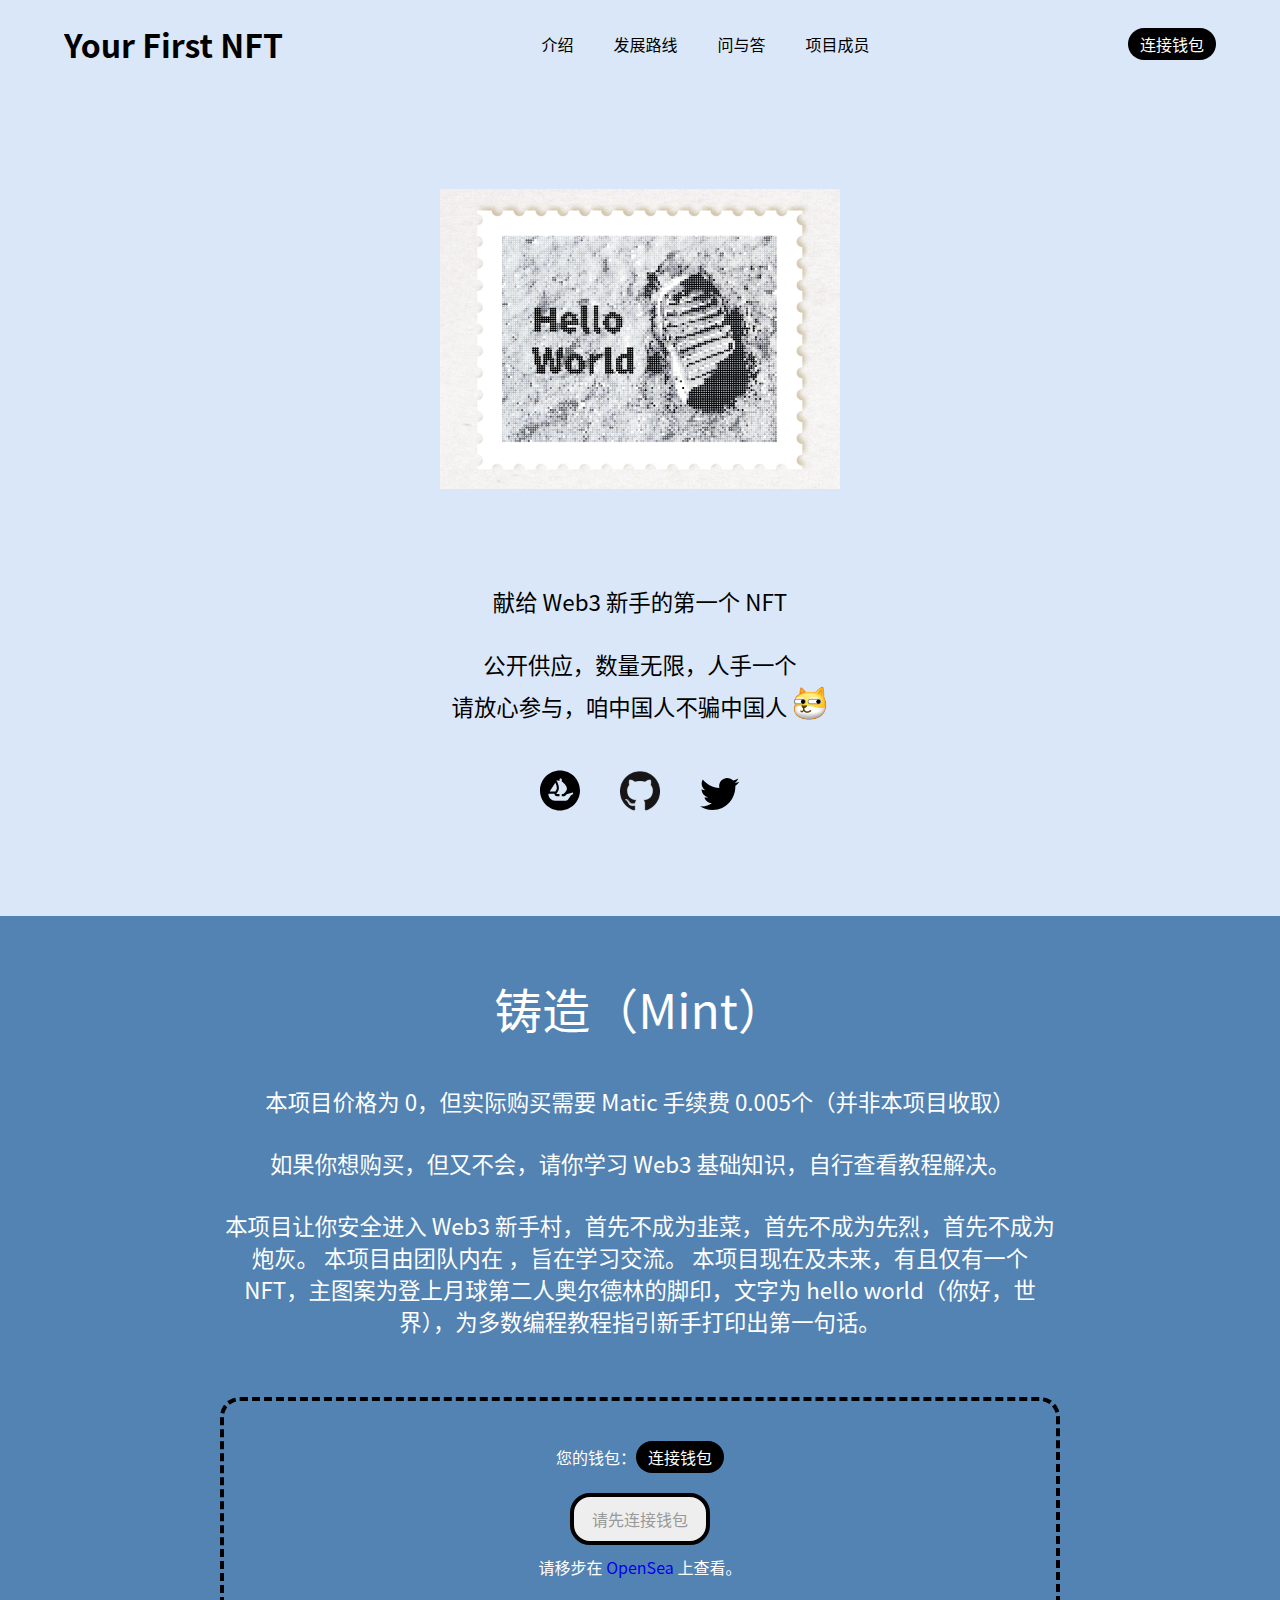
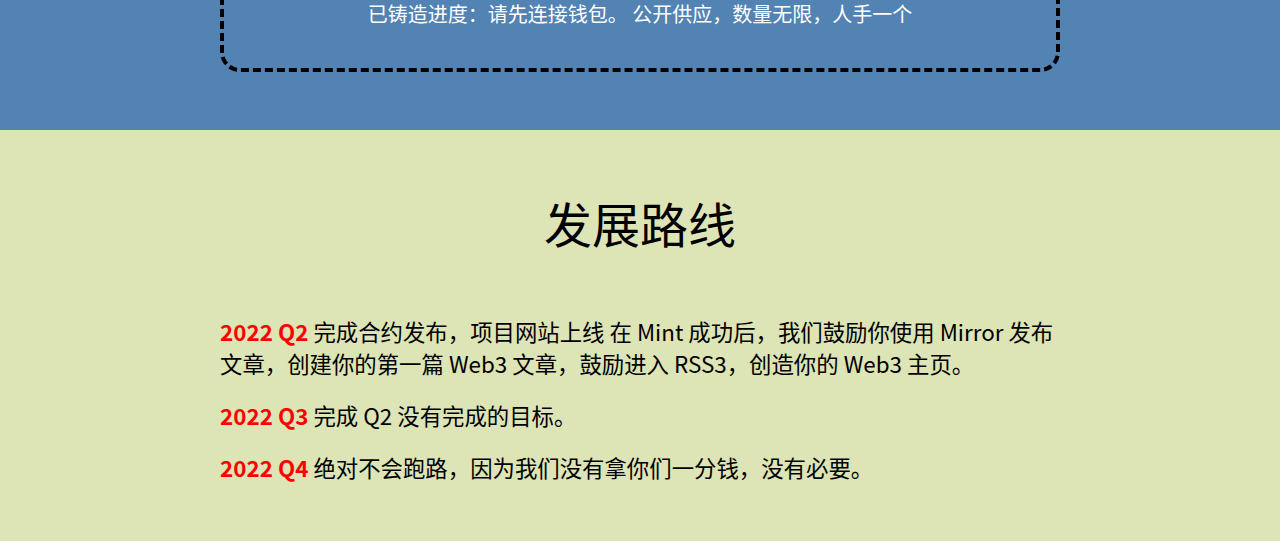
==== index.html @ 3ff48f63 "Update index.html" ====
<!DOCTYPE html>
<html>
 <head>
  <meta name="viewport" content="width=device-width" />
  <meta charset="utf-8" />
  <title>Your First NFT</title>
  <meta name="description" content="Your First NFT" />
  <link rel="icon" href="/favicon.png" />
  <script async="" src="https://www.googletagmanager.com/gtag/js?id=&lt;Your_tracking_ID&gt;"></script>
  <script>
            window.dataLayer = window.dataLayer || [];
            function gtag(){dataLayer.push(arguments);}
            gtag('js', new Date());
            gtag('config', '<Your_tracking_ID>', {
              page_path: window.location.pathname,
            });
          </script>
  <meta name="next-head-count" content="7" />
  <link rel="preload" href="/_next/static/css/cd3a686ab855655f.css" as="style" />
  <link rel="stylesheet" href="/_next/static/css/cd3a686ab855655f.css" data-n-g="" />
  <noscript data-n-css=""></noscript>
  <script defer="" nomodule="" src="/_next/static/chunks/polyfills-5cd94c89d3acac5f.js"></script>
  <script src="/_next/static/chunks/webpack-f47843b07abf1d20.js" defer=""></script>
  <script src="/_next/static/chunks/framework-91d7f78b5b4003c8.js" defer=""></script>
  <script src="/_next/static/chunks/main-59f1ed9830ced99b.js" defer=""></script>
  <script src="/_next/static/chunks/pages/_app-b8990d4065d28cf5.js" defer=""></script>
  <script src="/_next/static/chunks/0a6e12db-99e29cece0cb8fff.js" defer=""></script>
  <script src="/_next/static/chunks/29107295-a2d0c8e72019a3ed.js" defer=""></script>
  <script src="/_next/static/chunks/517-4fc99d9237dbfa37.js" defer=""></script>
  <script src="/_next/static/chunks/pages/index-6284e777b5fed44a.js" defer=""></script>
  <script src="/_next/static/eClMicWzl1qWtdVQjTxaZ/_buildManifest.js" defer=""></script>
  <script src="/_next/static/eClMicWzl1qWtdVQjTxaZ/_ssgManifest.js" defer=""></script>
  <script src="/_next/static/eClMicWzl1qWtdVQjTxaZ/_middlewareManifest.js" defer=""></script>
  <style data-styled="" data-styled-version="5.3.3">.eFNXc{width:90%;max-width:1200px;margin:0 auto;overflow:hidden;}/*!sc*/
@media only screen and (max-width:1024px){.eFNXc{padding:30px 0;}}/*!sc*/
data-styled.g2[id="Container__Content-sc-3x0yao-1"]{content:"eFNXc,"}/*!sc*/
.kAzRpo{display:-webkit-box;display:-webkit-flex;display:-ms-flexbox;display:flex;-webkit-box-pack:justify;-webkit-justify-content:space-between;-ms-flex-pack:justify;justify-content:space-between;-webkit-align-items:center;-webkit-box-align:center;-ms-flex-align:center;align-items:center;}/*!sc*/
@media only screen and (max-width:1024px){.kAzRpo{-webkit-flex-direction:column;-ms-flex-direction:column;flex-direction:column;}}/*!sc*/
data-styled.g4[id="Intro__Head-sc-146mj0o-0"]{content:"kAzRpo,"}/*!sc*/
.kzXSdp{display:-webkit-box;display:-webkit-flex;display:-ms-flexbox;display:flex;-webkit-box-pack:justify;-webkit-justify-content:space-between;-ms-flex-pack:justify;justify-content:space-between;}/*!sc*/
@media only screen and (max-width:1024px){.kzXSdp{margin-bottom:20px;-webkit-flex-wrap:wrap;-ms-flex-wrap:wrap;flex-wrap:wrap;-webkit-box-pack:center;-webkit-justify-content:center;-ms-flex-pack:center;justify-content:center;}}/*!sc*/
data-styled.g5[id="Intro__MenuWrapper-sc-146mj0o-1"]{content:"kzXSdp,"}/*!sc*/
.gGNjkz{cursor:pointer;}/*!sc*/
.gGNjkz:hover{font-weight:bold;}/*!sc*/
data-styled.g6[id="Intro__MenuItemText-sc-146mj0o-2"]{content:"gGNjkz,"}/*!sc*/
.lioSGr{display:-webkit-box;display:-webkit-flex;display:-ms-flexbox;display:flex;-webkit-box-pack:center;-webkit-justify-content:center;-ms-flex-pack:center;justify-content:center;-webkit-flex-direction:column;-ms-flex-direction:column;flex-direction:column;-webkit-align-items:center;-webkit-box-align:center;-ms-flex-align:center;align-items:center;text-align:center;padding-bottom:60px;}/*!sc*/
data-styled.g7[id="Intro__Content-sc-146mj0o-3"]{content:"lioSGr,"}/*!sc*/
.cKEbHA{margin-top:100px;display:-webkit-box;display:-webkit-flex;display:-ms-flexbox;display:flex;-webkit-box-pack:center;-webkit-justify-content:center;-ms-flex-pack:center;justify-content:center;}/*!sc*/
data-styled.g8[id="Intro__ContentImage-sc-146mj0o-4"]{content:"cKEbHA,"}/*!sc*/
.hYWnBD{max-width:840px;margin:5% auto 5% auto;}/*!sc*/
.hYWnBD strong{color:red;}/*!sc*/
data-styled.g12[id="Roadmap__Content-sc-sbn92b-0"]{content:"hYWnBD,"}/*!sc*/
.iUqKoN{max-width:840px;margin:0 auto 5% auto;}/*!sc*/
.iUqKoN strong{color:red;}/*!sc*/
data-styled.g19[id="Mint__Content-sc-savry5-0"]{content:"iUqKoN,"}/*!sc*/
.eQWoRp{display:inline-block;width:140px;text-align:center;padding:10px 10px;border:4px solid #000;border-radius:20px;color:#000;background:#dde4b6;cursor:pointer;opacity:1;}/*!sc*/
data-styled.g20[id="Mint__StyledMintButton-sc-savry5-1"]{content:"eQWoRp,"}/*!sc*/
</style>
 </head>
 <body>
  <div id="__next" data-reactroot="">
   <div>
    <div style="background:#dae7f8" id="intro" class="Container__ContainerWrapper-sc-3x0yao-0 kimqiI">
     <div class="Container__Content-sc-3x0yao-1 eFNXc">
      <div class="Intro__Head-sc-146mj0o-0 kAzRpo">
       <h1>Your First NFT</h1>
       <div class="Intro__MenuWrapper-sc-146mj0o-1 kzXSdp">
        <span style="padding:10px 20px" class="Intro__MenuItemText-sc-146mj0o-2 gGNjkz">介绍</span>
        <span style="padding:10px 20px" class="Intro__MenuItemText-sc-146mj0o-2 gGNjkz">发展路线</span>
        <span style="padding:10px 20px" class="Intro__MenuItemText-sc-146mj0o-2 gGNjkz">问与答</span>
        <span style="padding:10px 20px" class="Intro__MenuItemText-sc-146mj0o-2 gGNjkz">项目成员</span>
       </div>
       <div style="position:relative">
        <style data-emotion="css 27jk87">.css-27jk87{font-family:-apple-system,BlinkMacSystemFont,Helvetica Neue,PingFang SC,Microsoft YaHei,Source Han Sans SC,Noto Sans CJK SC,WenQuanYi Micro Hei,Roboto,sans-serif,"Apple Color Emoji","Segoe UI Emoji","Segoe UI Symbol";font-size:0.8125rem;display:-webkit-inline-box;display:-webkit-inline-flex;display:-ms-inline-flexbox;display:inline-flex;-webkit-align-items:center;-webkit-box-align:center;-ms-flex-align:center;align-items:center;-webkit-box-pack:center;-ms-flex-pack:center;-webkit-justify-content:center;justify-content:center;height:32px;color:#fff;background-color:#000;border-radius:16px;white-space:nowrap;-webkit-transition:background-color 300ms cubic-bezier(0.4, 0, 0.2, 1) 0ms,box-shadow 300ms cubic-bezier(0.4, 0, 0.2, 1) 0ms;transition:background-color 300ms cubic-bezier(0.4, 0, 0.2, 1) 0ms,box-shadow 300ms cubic-bezier(0.4, 0, 0.2, 1) 0ms;cursor:default;outline:0;-webkit-text-decoration:none;text-decoration:none;border:0;padding:0;vertical-align:middle;box-sizing:border-box;-webkit-user-select:none;-moz-user-select:none;-ms-user-select:none;user-select:none;-webkit-tap-highlight-color:transparent;cursor:pointer;}.css-27jk87.Mui-disabled{opacity:0.38;pointer-events:none;}.css-27jk87 .MuiChip-avatar{margin-left:5px;margin-right:-6px;width:24px;height:24px;color:#616161;font-size:0.75rem;}.css-27jk87 .MuiChip-avatarColorPrimary{color:#fff;background-color:rgb(0, 0, 0);}.css-27jk87 .MuiChip-avatarColorSecondary{color:#fff;background-color:#7b1fa2;}.css-27jk87 .MuiChip-avatarSmall{margin-left:4px;margin-right:-4px;width:18px;height:18px;font-size:0.625rem;}.css-27jk87 .MuiChip-icon{color:inherit;margin-left:5px;margin-right:-6px;}.css-27jk87 .MuiChip-deleteIcon{-webkit-tap-highlight-color:transparent;color:rgba(255, 255, 255, 0.7);font-size:22px;cursor:pointer;margin:0 5px 0 -6px;}.css-27jk87 .MuiChip-deleteIcon:hover{color:rgba(0, 0, 0, 0.4);}.css-27jk87 .MuiChip-deleteIcon:hover,.css-27jk87 .MuiChip-deleteIcon:active{color:#fff;}.css-27jk87:hover{background-color:rgba(0, 0, 0, 0.12);}.css-27jk87.Mui-focusVisible{background-color:rgba(0, 0, 0, 0.2);}.css-27jk87:active{box-shadow:0px 2px 1px -1px rgba(0,0,0,0.2),0px 1px 1px 0px rgba(0,0,0,0.14),0px 1px 3px 0px rgba(0,0,0,0.12);}.css-27jk87:hover,.css-27jk87.Mui-focusVisible{background-color:rgb(0, 0, 0);}</style>
        <style data-emotion="css ymdxnh">.css-ymdxnh{display:-webkit-inline-box;display:-webkit-inline-flex;display:-ms-inline-flexbox;display:inline-flex;-webkit-align-items:center;-webkit-box-align:center;-ms-flex-align:center;align-items:center;-webkit-box-pack:center;-ms-flex-pack:center;-webkit-justify-content:center;justify-content:center;position:relative;box-sizing:border-box;-webkit-tap-highlight-color:transparent;background-color:transparent;outline:0;border:0;margin:0;border-radius:0;padding:0;cursor:pointer;-webkit-user-select:none;-moz-user-select:none;-ms-user-select:none;user-select:none;vertical-align:middle;-moz-appearance:none;-webkit-appearance:none;-webkit-text-decoration:none;text-decoration:none;color:inherit;font-family:-apple-system,BlinkMacSystemFont,Helvetica Neue,PingFang SC,Microsoft YaHei,Source Han Sans SC,Noto Sans CJK SC,WenQuanYi Micro Hei,Roboto,sans-serif,"Apple Color Emoji","Segoe UI Emoji","Segoe UI Symbol";font-size:0.8125rem;display:-webkit-inline-box;display:-webkit-inline-flex;display:-ms-inline-flexbox;display:inline-flex;-webkit-align-items:center;-webkit-box-align:center;-ms-flex-align:center;align-items:center;-webkit-box-pack:center;-ms-flex-pack:center;-webkit-justify-content:center;justify-content:center;height:32px;color:#fff;background-color:#000;border-radius:16px;white-space:nowrap;-webkit-transition:background-color 300ms cubic-bezier(0.4, 0, 0.2, 1) 0ms,box-shadow 300ms cubic-bezier(0.4, 0, 0.2, 1) 0ms;transition:background-color 300ms cubic-bezier(0.4, 0, 0.2, 1) 0ms,box-shadow 300ms cubic-bezier(0.4, 0, 0.2, 1) 0ms;cursor:default;outline:0;-webkit-text-decoration:none;text-decoration:none;border:0;padding:0;vertical-align:middle;box-sizing:border-box;-webkit-user-select:none;-moz-user-select:none;-ms-user-select:none;user-select:none;-webkit-tap-highlight-color:transparent;cursor:pointer;}.css-ymdxnh::-moz-focus-inner{border-style:none;}.css-ymdxnh.Mui-disabled{pointer-events:none;cursor:default;}@media print{.css-ymdxnh{-webkit-print-color-adjust:exact;color-adjust:exact;}}.css-ymdxnh.Mui-disabled{opacity:0.38;pointer-events:none;}.css-ymdxnh .MuiChip-avatar{margin-left:5px;margin-right:-6px;width:24px;height:24px;color:#616161;font-size:0.75rem;}.css-ymdxnh .MuiChip-avatarColorPrimary{color:#fff;background-color:rgb(0, 0, 0);}.css-ymdxnh .MuiChip-avatarColorSecondary{color:#fff;background-color:#7b1fa2;}.css-ymdxnh .MuiChip-avatarSmall{margin-left:4px;margin-right:-4px;width:18px;height:18px;font-size:0.625rem;}.css-ymdxnh .MuiChip-icon{color:inherit;margin-left:5px;margin-right:-6px;}.css-ymdxnh .MuiChip-deleteIcon{-webkit-tap-highlight-color:transparent;color:rgba(255, 255, 255, 0.7);font-size:22px;cursor:pointer;margin:0 5px 0 -6px;}.css-ymdxnh .MuiChip-deleteIcon:hover{color:rgba(0, 0, 0, 0.4);}.css-ymdxnh .MuiChip-deleteIcon:hover,.css-ymdxnh .MuiChip-deleteIcon:active{color:#fff;}.css-ymdxnh:hover{background-color:rgba(0, 0, 0, 0.12);}.css-ymdxnh.Mui-focusVisible{background-color:rgba(0, 0, 0, 0.2);}.css-ymdxnh:active{box-shadow:0px 2px 1px -1px rgba(0,0,0,0.2),0px 1px 1px 0px rgba(0,0,0,0.14),0px 1px 3px 0px rgba(0,0,0,0.12);}.css-ymdxnh:hover,.css-ymdxnh.Mui-focusVisible{background-color:rgb(0, 0, 0);}</style>
        <div class="MuiButtonBase-root MuiChip-root MuiChip-filled MuiChip-sizeMedium MuiChip-colorPrimary MuiChip-clickable MuiChip-clickableColorPrimary MuiChip-filledPrimary css-ymdxnh" tabindex="0" role="button" style="font-size:16px">
         <style data-emotion="css 9iedg7">.css-9iedg7{overflow:hidden;text-overflow:ellipsis;padding-left:12px;padding-right:12px;white-space:nowrap;}</style>
         <span class="MuiChip-label MuiChip-labelMedium css-9iedg7">连接钱包</span>
        </div>
       </div>
      </div>
      <div class="Intro__Content-sc-146mj0o-3 lioSGr">
       <div class="Intro__ContentImage-sc-146mj0o-4 cKEbHA">
        <img style="width:400px" src="/images/firstnft1.png" />
       </div>
       <style data-emotion="css 1c92mlz">.css-1c92mlz{margin:0;font-size:1.4rem;margin-bottom:0.35em;}@media (max-width: 1024px){.css-1c92mlz{font-size:1.2rem;}}</style>
       <p class="MuiTypography-root MuiTypography-body1 MuiTypography-gutterBottom css-1c92mlz" style="margin-top:8.3333333%">献给 Web3 新手的第一个 NFT</p>
       <style data-emotion="css 1c92mlz">.css-1c92mlz{margin:0;font-size:1.4rem;margin-bottom:0.35em;}@media (max-width: 1024px){.css-1c92mlz{font-size:1.2rem;}}</style>
       <p class="MuiTypography-root MuiTypography-body1 MuiTypography-gutterBottom css-1c92mlz" style="margin-top:2%">免费公售，数量无限，新手必备 </p>
       <style data-emotion="css 1c92mlz">.css-1c92mlz{margin:0;font-size:1.4rem;margin-bottom:0.35em;}@media (max-width: 1024px){.css-1c92mlz{font-size:1.2rem;}}</style>
       <p class="MuiTypography-root MuiTypography-body1 MuiTypography-gutterBottom css-1c92mlz" style="margin-top:2%">更多 <a href="https://opensea.io/collection/yourfirstnft-v3" target="_blank" rel="noreferrer">项目介绍</a> </p>
       <div style="padding:40px 0">
        <a href="https://opensea.io/collection/yourfirstnft-v3" target="_blank" rel="noreferrer" aria-label="官方 OpenSea" class=""><img style="cursor:pointer;width:40px;margin-right:40px" src="/icons/opensea.svg" /></a>
        <style data-emotion="css 1e2dcm1">.css-1e2dcm1{z-index:1500;pointer-events:none;}</style>
        <a href="https://github.com/yourfirstnft/YourFirstNFT" target="_blank" rel="noreferrer" aria-label="官方 github" class=""><img style="cursor:pointer;width:40px;margin-right:40px" src="/icons/github.png" /></a>
        <style data-emotion="css 1e2dcm1">.css-1e2dcm1{z-index:1500;pointer-events:none;}</style>
       </div>
      </div>
     </div>
    </div>
    <div style="background:#5383b2;color:#fff" id="mint" class="Container__ContainerWrapper-sc-3x0yao-0 kimqiI">
     <div class="Container__Content-sc-3x0yao-1 eFNXc">
      <style data-emotion="css xkn0sy">.css-xkn0sy{margin:0;font-size:3rem;font-weight:normal;margin-bottom:0.35em;}@media (max-width: 1024px){.css-xkn0sy{font-size:2rem;}}</style>
      <div class="MuiTypography-root MuiTypography-h3 MuiTypography-gutterBottom css-xkn0sy" style="text-align:center;margin-top:5%">
       铸造（Mint）
      </div>
      <div class="Mint__Content-sc-savry5-0 iUqKoN">
       <style data-emotion="css 1c92mlz">.css-1c92mlz{margin:0;font-size:1.4rem;margin-bottom:0.35em;}@media (max-width: 1024px){.css-1c92mlz{font-size:1.2rem;}}</style>
       <p class="MuiTypography-root MuiTypography-body1 MuiTypography-gutterBottom css-1c92mlz" style="margin-top:5%;text-align:center">本项目不收取任何费用，价格为 0</p>
       <p class="MuiTypography-root MuiTypography-body1 MuiTypography-gutterBottom css-1c92mlz" style="margin-top:5%;text-align:center">实际购买需要支付手续费 Matic 虚拟币 0.005 个（人民币约 0.05 元）</p>
       <style data-emotion="css 1c92mlz">.css-1c92mlz{margin:0;font-size:1.4rem;margin-bottom:0.35em;}@media (max-width: 1024px){.css-1c92mlz{font-size:1.2rem;}}</style>
       <p class="MuiTypography-root MuiTypography-body1 MuiTypography-gutterBottom css-1c92mlz" style="margin-top:30px;text-align:center">本项目旨在让你安全摸索进入 Web3 新手村，首先不成为韭菜、先烈和炮灰。</p>
       <style data-emotion="css 1c92mlz">.css-1c92mlz{margin:0;font-size:1.4rem;margin-bottom:0.35em;}@media (max-width: 1024px){.css-1c92mlz{font-size:1.2rem;}}</style>
       <p class="MuiTypography-root MuiTypography-body1 MuiTypography-gutterBottom css-1c92mlz" style="margin-top:30px;text-align:center">如果你想购买，但又不会，请你自行学习 Web3 基础知识解决。</p>
       
       <div style="margin-top:60px;border:4px dashed #000;padding:40px;border-radius:20px">
        <div style="display:flex;flex-direction:column;align-items:center">
         <div style="margin-bottom:20px;display:flex;align-items:center">
          您的钱包： 
          <div style="position:relative">
           <style data-emotion="css 27jk87">.css-27jk87{font-family:-apple-system,BlinkMacSystemFont,Helvetica Neue,PingFang SC,Microsoft YaHei,Source Han Sans SC,Noto Sans CJK SC,WenQuanYi Micro Hei,Roboto,sans-serif,"Apple Color Emoji","Segoe UI Emoji","Segoe UI Symbol";font-size:0.8125rem;display:-webkit-inline-box;display:-webkit-inline-flex;display:-ms-inline-flexbox;display:inline-flex;-webkit-align-items:center;-webkit-box-align:center;-ms-flex-align:center;align-items:center;-webkit-box-pack:center;-ms-flex-pack:center;-webkit-justify-content:center;justify-content:center;height:32px;color:#fff;background-color:#000;border-radius:16px;white-space:nowrap;-webkit-transition:background-color 300ms cubic-bezier(0.4, 0, 0.2, 1) 0ms,box-shadow 300ms cubic-bezier(0.4, 0, 0.2, 1) 0ms;transition:background-color 300ms cubic-bezier(0.4, 0, 0.2, 1) 0ms,box-shadow 300ms cubic-bezier(0.4, 0, 0.2, 1) 0ms;cursor:default;outline:0;-webkit-text-decoration:none;text-decoration:none;border:0;padding:0;vertical-align:middle;box-sizing:border-box;-webkit-user-select:none;-moz-user-select:none;-ms-user-select:none;user-select:none;-webkit-tap-highlight-color:transparent;cursor:pointer;}.css-27jk87.Mui-disabled{opacity:0.38;pointer-events:none;}.css-27jk87 .MuiChip-avatar{margin-left:5px;margin-right:-6px;width:24px;height:24px;color:#616161;font-size:0.75rem;}.css-27jk87 .MuiChip-avatarColorPrimary{color:#fff;background-color:rgb(0, 0, 0);}.css-27jk87 .MuiChip-avatarColorSecondary{color:#fff;background-color:#7b1fa2;}.css-27jk87 .MuiChip-avatarSmall{margin-left:4px;margin-right:-4px;width:18px;height:18px;font-size:0.625rem;}.css-27jk87 .MuiChip-icon{color:inherit;margin-left:5px;margin-right:-6px;}.css-27jk87 .MuiChip-deleteIcon{-webkit-tap-highlight-color:transparent;color:rgba(255, 255, 255, 0.7);font-size:22px;cursor:pointer;margin:0 5px 0 -6px;}.css-27jk87 .MuiChip-deleteIcon:hover{color:rgba(0, 0, 0, 0.4);}.css-27jk87 .MuiChip-deleteIcon:hover,.css-27jk87 .MuiChip-deleteIcon:active{color:#fff;}.css-27jk87:hover{background-color:rgba(0, 0, 0, 0.12);}.css-27jk87.Mui-focusVisible{background-color:rgba(0, 0, 0, 0.2);}.css-27jk87:active{box-shadow:0px 2px 1px -1px rgba(0,0,0,0.2),0px 1px 1px 0px rgba(0,0,0,0.14),0px 1px 3px 0px rgba(0,0,0,0.12);}.css-27jk87:hover,.css-27jk87.Mui-focusVisible{background-color:rgb(0, 0, 0);}</style>
           <style data-emotion="css ymdxnh">.css-ymdxnh{display:-webkit-inline-box;display:-webkit-inline-flex;display:-ms-inline-flexbox;display:inline-flex;-webkit-align-items:center;-webkit-box-align:center;-ms-flex-align:center;align-items:center;-webkit-box-pack:center;-ms-flex-pack:center;-webkit-justify-content:center;justify-content:center;position:relative;box-sizing:border-box;-webkit-tap-highlight-color:transparent;background-color:transparent;outline:0;border:0;margin:0;border-radius:0;padding:0;cursor:pointer;-webkit-user-select:none;-moz-user-select:none;-ms-user-select:none;user-select:none;vertical-align:middle;-moz-appearance:none;-webkit-appearance:none;-webkit-text-decoration:none;text-decoration:none;color:inherit;font-family:-apple-system,BlinkMacSystemFont,Helvetica Neue,PingFang SC,Microsoft YaHei,Source Han Sans SC,Noto Sans CJK SC,WenQuanYi Micro Hei,Roboto,sans-serif,"Apple Color Emoji","Segoe UI Emoji","Segoe UI Symbol";font-size:0.8125rem;display:-webkit-inline-box;display:-webkit-inline-flex;display:-ms-inline-flexbox;display:inline-flex;-webkit-align-items:center;-webkit-box-align:center;-ms-flex-align:center;align-items:center;-webkit-box-pack:center;-ms-flex-pack:center;-webkit-justify-content:center;justify-content:center;height:32px;color:#fff;background-color:#000;border-radius:16px;white-space:nowrap;-webkit-transition:background-color 300ms cubic-bezier(0.4, 0, 0.2, 1) 0ms,box-shadow 300ms cubic-bezier(0.4, 0, 0.2, 1) 0ms;transition:background-color 300ms cubic-bezier(0.4, 0, 0.2, 1) 0ms,box-shadow 300ms cubic-bezier(0.4, 0, 0.2, 1) 0ms;cursor:default;outline:0;-webkit-text-decoration:none;text-decoration:none;border:0;padding:0;vertical-align:middle;box-sizing:border-box;-webkit-user-select:none;-moz-user-select:none;-ms-user-select:none;user-select:none;-webkit-tap-highlight-color:transparent;cursor:pointer;}.css-ymdxnh::-moz-focus-inner{border-style:none;}.css-ymdxnh.Mui-disabled{pointer-events:none;cursor:default;}@media print{.css-ymdxnh{-webkit-print-color-adjust:exact;color-adjust:exact;}}.css-ymdxnh.Mui-disabled{opacity:0.38;pointer-events:none;}.css-ymdxnh .MuiChip-avatar{margin-left:5px;margin-right:-6px;width:24px;height:24px;color:#616161;font-size:0.75rem;}.css-ymdxnh .MuiChip-avatarColorPrimary{color:#fff;background-color:rgb(0, 0, 0);}.css-ymdxnh .MuiChip-avatarColorSecondary{color:#fff;background-color:#7b1fa2;}.css-ymdxnh .MuiChip-avatarSmall{margin-left:4px;margin-right:-4px;width:18px;height:18px;font-size:0.625rem;}.css-ymdxnh .MuiChip-icon{color:inherit;margin-left:5px;margin-right:-6px;}.css-ymdxnh .MuiChip-deleteIcon{-webkit-tap-highlight-color:transparent;color:rgba(255, 255, 255, 0.7);font-size:22px;cursor:pointer;margin:0 5px 0 -6px;}.css-ymdxnh .MuiChip-deleteIcon:hover{color:rgba(0, 0, 0, 0.4);}.css-ymdxnh .MuiChip-deleteIcon:hover,.css-ymdxnh .MuiChip-deleteIcon:active{color:#fff;}.css-ymdxnh:hover{background-color:rgba(0, 0, 0, 0.12);}.css-ymdxnh.Mui-focusVisible{background-color:rgba(0, 0, 0, 0.2);}.css-ymdxnh:active{box-shadow:0px 2px 1px -1px rgba(0,0,0,0.2),0px 1px 1px 0px rgba(0,0,0,0.14),0px 1px 3px 0px rgba(0,0,0,0.12);}.css-ymdxnh:hover,.css-ymdxnh.Mui-focusVisible{background-color:rgb(0, 0, 0);}</style>
           <div class="MuiButtonBase-root MuiChip-root MuiChip-filled MuiChip-sizeMedium MuiChip-colorPrimary MuiChip-clickable MuiChip-clickableColorPrimary MuiChip-filledPrimary css-ymdxnh" tabindex="0" role="button" style="font-size:16px">
            <style data-emotion="css 9iedg7">.css-9iedg7{overflow:hidden;text-overflow:ellipsis;padding-left:12px;padding-right:12px;white-space:nowrap;}</style>
            <span class="MuiChip-label MuiChip-labelMedium css-9iedg7">连接钱包</span>
           </div>
          </div> 
         </div>
         <div style="background:#eee;color:#999;cursor:not-allowed" class="Mint__StyledMintButton-sc-savry5-1 eQWoRp">
          请先连接钱包
         </div>
         <div style="margin-top:10px">
          购买后，请登录
          <!-- --> 
          <a href="https://opensea.io/collection/yourfirstnft-v3" target="_blank" rel="noreferrer">OpenSea</a> 
          <!-- -->查看。
         </div>
        </div>
       </div>
      </div>
     </div>
    </div>
    <div style="background:#dde4b6" id="roadmap" class="Container__ContainerWrapper-sc-3x0yao-0 kimqiI">
     <div class="Container__Content-sc-3x0yao-1 eFNXc">
      <style data-emotion="css xkn0sy">.css-xkn0sy{margin:0;font-size:3rem;font-weight:normal;margin-bottom:0.35em;}@media (max-width: 1024px){.css-xkn0sy{font-size:2rem;}}</style>
      <div class="MuiTypography-root MuiTypography-h3 MuiTypography-gutterBottom css-xkn0sy" style="text-align:center;margin-top:5%">
       发展路线
      </div>
      <div class="Roadmap__Content-sc-sbn92b-0 hYWnBD">
       <style data-emotion="css 1c92mlz">.css-1c92mlz{margin:0;font-size:1.4rem;margin-bottom:0.35em;}@media (max-width: 1024px){.css-1c92mlz{font-size:1.2rem;}}</style>
       <p class="MuiTypography-root MuiTypography-body1 MuiTypography-gutterBottom css-1c92mlz" style="margin-bottom:20px;margin-top:4%"><strong>2022 Q2</strong> 
        <!-- -->完成合约发布，项目网站上线。</p>
       <style data-emotion="css 1c92mlz">.css-1c92mlz{margin:0;font-size:1.4rem;margin-bottom:0.35em;}@media (max-width: 1024px){.css-1c92mlz{font-size:1.2rem;}}</style>
       <p class="MuiTypography-root MuiTypography-body1 MuiTypography-gutterBottom css-1c92mlz" style="margin-bottom:20px"><strong>2022 Q3</strong> 
        <!-- -->鼓励你后续使用 Mirror 发布文章，创建你的第一篇 Web3 文章，鼓励进入 RSS3，创造你的 Web3 主页。</p>
       <style data-emotion="css 1c92mlz">.css-1c92mlz{margin:0;font-size:1.4rem;margin-bottom:0.35em;}@media (max-width: 1024px){.css-1c92mlz{font-size:1.2rem;}}</style>
       <p class="MuiTypography-root MuiTypography-body1 MuiTypography-gutterBottom css-1c92mlz" style="margin-bottom:20px"><strong>2022 Q4</strong> 
        <!-- -->本项目永不跑路，因为没有拿你一分钱，没有必要。</p>
      </div>
     </div>
    </div>
   </div>
  </div>
  <script id="__NEXT_DATA__" type="application/json">{"props":{"pageProps":{}},"page":"/","query":{},"buildId":"eClMicWzl1qWtdVQjTxaZ","nextExport":true,"autoExport":true,"isFallback":false,"scriptLoader":[]}</script>
 </body>
</html>
---- _next/static/css/cd3a686ab855655f.css ----
body,html{padding:0;margin:0;font-family:-apple-system,BlinkMacSystemFont,Helvetica Neue,PingFang SC,Microsoft YaHei,Source Han Sans SC,Noto Sans CJK SC,WenQuanYi Micro Hei,sans-serif}a{text-decoration:none}*{box-sizing:border-box}
---- _next/static/css/cd3a686ab855655f.css ----
body,html{padding:0;margin:0;font-family:-apple-system,BlinkMacSystemFont,Helvetica Neue,PingFang SC,Microsoft YaHei,Source Han Sans SC,Noto Sans CJK SC,WenQuanYi Micro Hei,sans-serif}a{text-decoration:none}*{box-sizing:border-box}
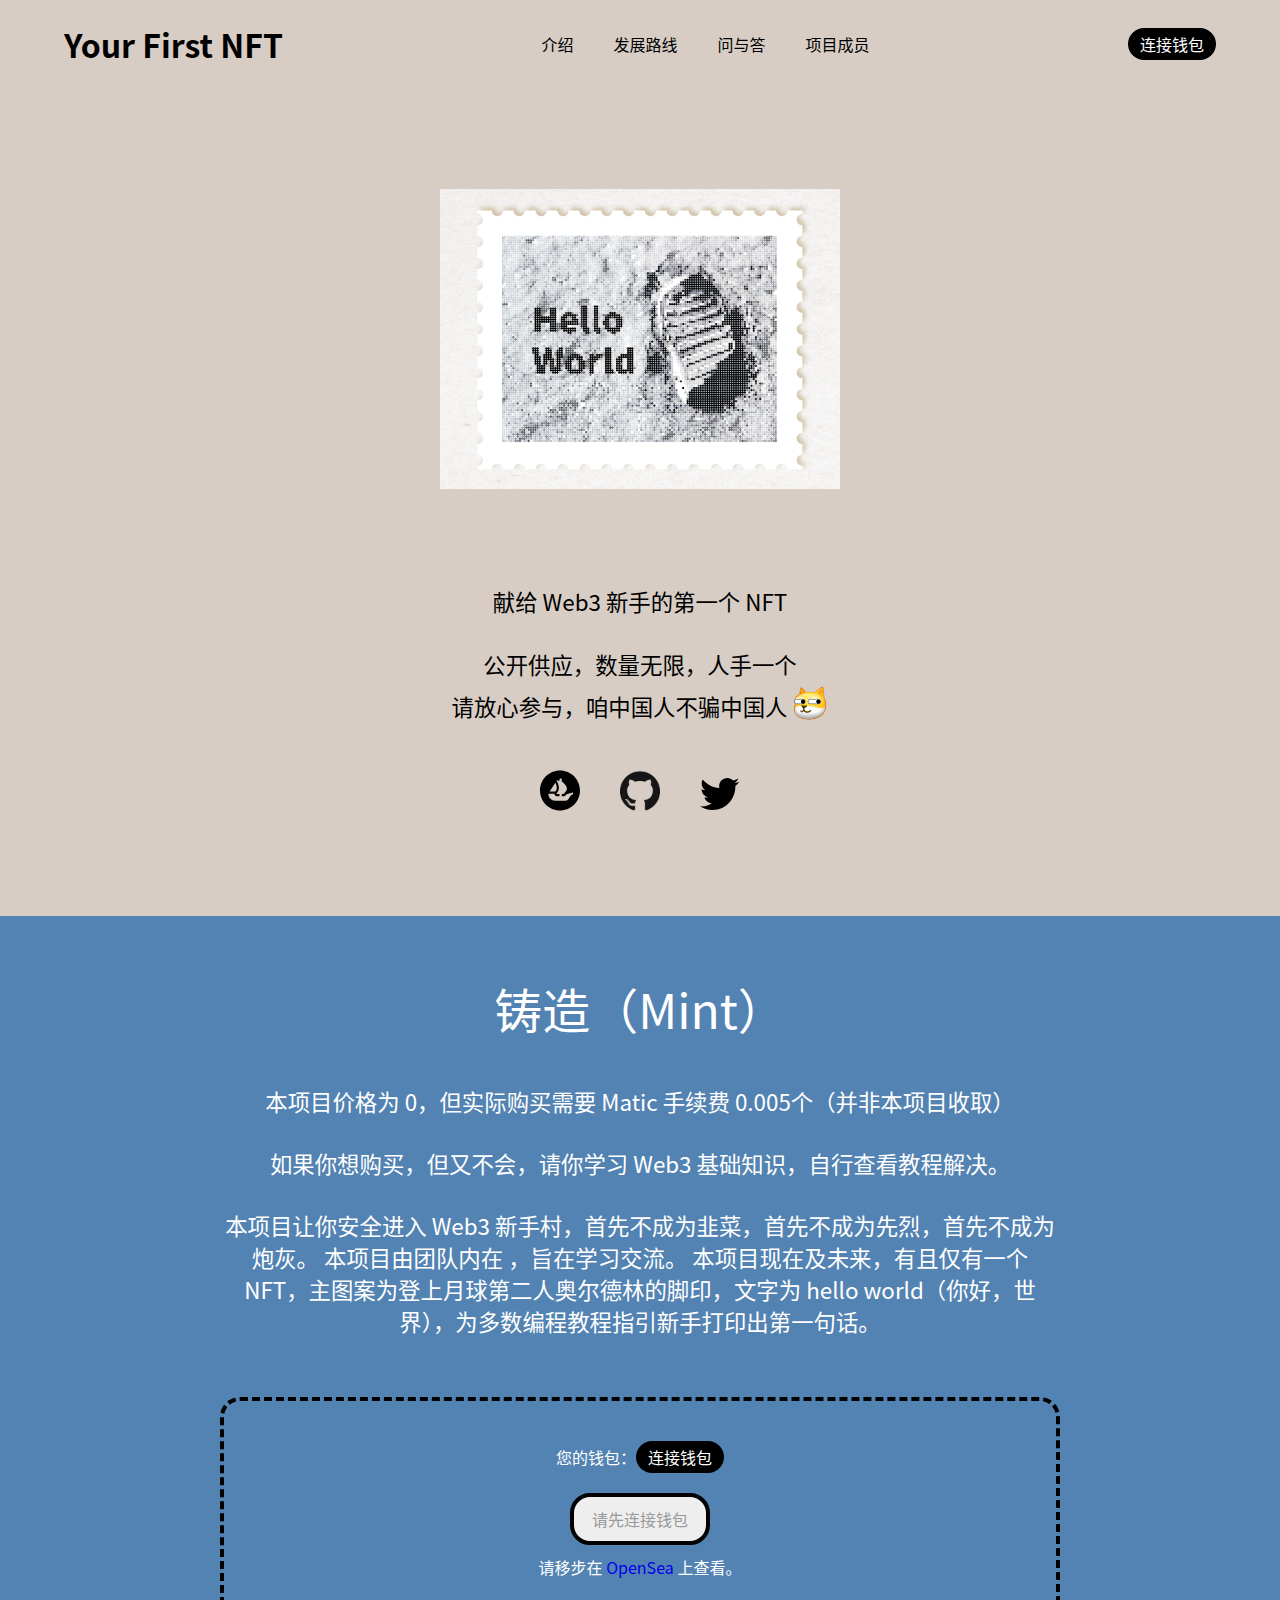
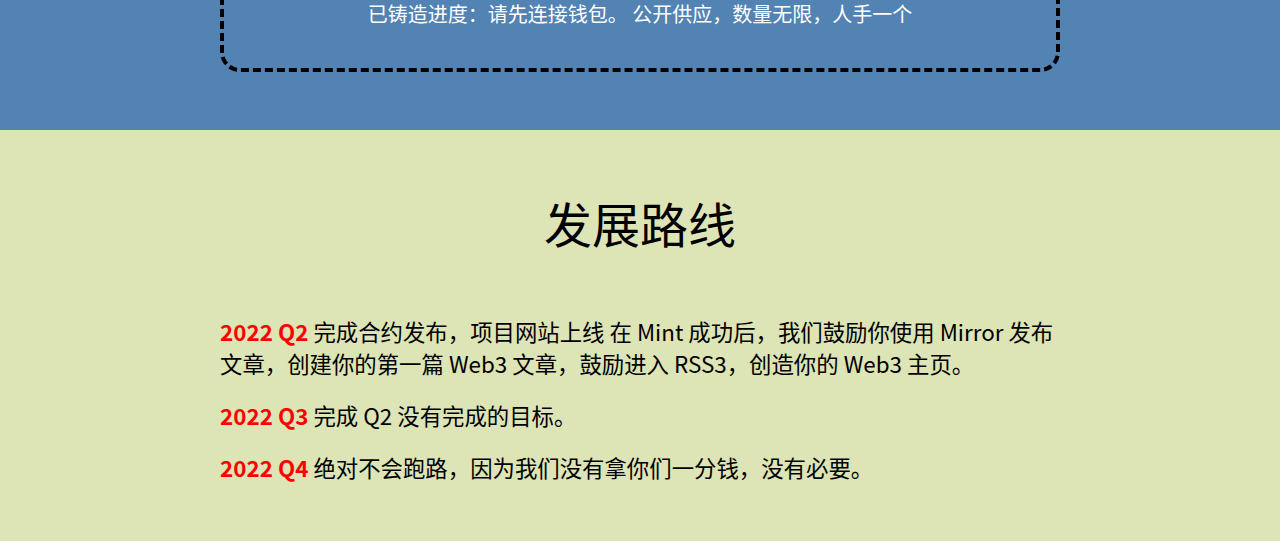
==== commit d8dc9623: "Update index.html" ====
--- a/index.html
+++ b/index.html
@@ -60,7 +60,7 @@
  <body>
   <div id="__next" data-reactroot="">
    <div>
-    <div style="background:#dae7f8" id="intro" class="Container__ContainerWrapper-sc-3x0yao-0 kimqiI">
+    <div style="background:#d7cdc5" id="intro" class="Container__ContainerWrapper-sc-3x0yao-0 kimqiI">
      <div class="Container__Content-sc-3x0yao-1 eFNXc">
       <div class="Intro__Head-sc-146mj0o-0 kAzRpo">
        <h1>Your First NFT</h1>
@@ -86,7 +86,7 @@
        <style data-emotion="css 1c92mlz">.css-1c92mlz{margin:0;font-size:1.4rem;margin-bottom:0.35em;}@media (max-width: 1024px){.css-1c92mlz{font-size:1.2rem;}}</style>
        <p class="MuiTypography-root MuiTypography-body1 MuiTypography-gutterBottom css-1c92mlz" style="margin-top:8.3333333%">献给 Web3 新手的第一个 NFT</p>
        <style data-emotion="css 1c92mlz">.css-1c92mlz{margin:0;font-size:1.4rem;margin-bottom:0.35em;}@media (max-width: 1024px){.css-1c92mlz{font-size:1.2rem;}}</style>
-       <p class="MuiTypography-root MuiTypography-body1 MuiTypography-gutterBottom css-1c92mlz" style="margin-top:2%">免费公售，数量无限，新手必备 </p>
+       <p class="MuiTypography-root MuiTypography-body1 MuiTypography-gutterBottom css-1c92mlz" style="margin-top:2%">免费铸造，数量无限，新手必备 </p>
        <style data-emotion="css 1c92mlz">.css-1c92mlz{margin:0;font-size:1.4rem;margin-bottom:0.35em;}@media (max-width: 1024px){.css-1c92mlz{font-size:1.2rem;}}</style>
        <p class="MuiTypography-root MuiTypography-body1 MuiTypography-gutterBottom css-1c92mlz" style="margin-top:2%">更多 <a href="https://opensea.io/collection/yourfirstnft-v3" target="_blank" rel="noreferrer">项目介绍</a> </p>
        <div style="padding:40px 0">
@@ -106,12 +106,12 @@
       </div>
       <div class="Mint__Content-sc-savry5-0 iUqKoN">
        <style data-emotion="css 1c92mlz">.css-1c92mlz{margin:0;font-size:1.4rem;margin-bottom:0.35em;}@media (max-width: 1024px){.css-1c92mlz{font-size:1.2rem;}}</style>
-       <p class="MuiTypography-root MuiTypography-body1 MuiTypography-gutterBottom css-1c92mlz" style="margin-top:5%;text-align:center">本项目不收取任何费用，价格为 0</p>
+       <p class="MuiTypography-root MuiTypography-body1 MuiTypography-gutterBottom css-1c92mlz" style="margin-top:5%;text-align:center">本项目铸造费用为 0</p>
        <p class="MuiTypography-root MuiTypography-body1 MuiTypography-gutterBottom css-1c92mlz" style="margin-top:5%;text-align:center">实际购买需要支付手续费 Matic 虚拟币 0.005 个（人民币约 0.05 元）</p>
        <style data-emotion="css 1c92mlz">.css-1c92mlz{margin:0;font-size:1.4rem;margin-bottom:0.35em;}@media (max-width: 1024px){.css-1c92mlz{font-size:1.2rem;}}</style>
        <p class="MuiTypography-root MuiTypography-body1 MuiTypography-gutterBottom css-1c92mlz" style="margin-top:30px;text-align:center">本项目旨在让你安全摸索进入 Web3 新手村，首先不成为韭菜、先烈和炮灰。</p>
        <style data-emotion="css 1c92mlz">.css-1c92mlz{margin:0;font-size:1.4rem;margin-bottom:0.35em;}@media (max-width: 1024px){.css-1c92mlz{font-size:1.2rem;}}</style>
-       <p class="MuiTypography-root MuiTypography-body1 MuiTypography-gutterBottom css-1c92mlz" style="margin-top:30px;text-align:center">如果你想购买，但又不会，请你自行学习 Web3 基础知识解决。</p>
+       <p class="MuiTypography-root MuiTypography-body1 MuiTypography-gutterBottom css-1c92mlz" style="margin-top:30px;text-align:center">如果你想购买，请查看项目介绍，自行学习 Web3 基础知识解决。</p>
        
        <div style="margin-top:60px;border:4px dashed #000;padding:40px;border-radius:20px">
         <div style="display:flex;flex-direction:column;align-items:center">
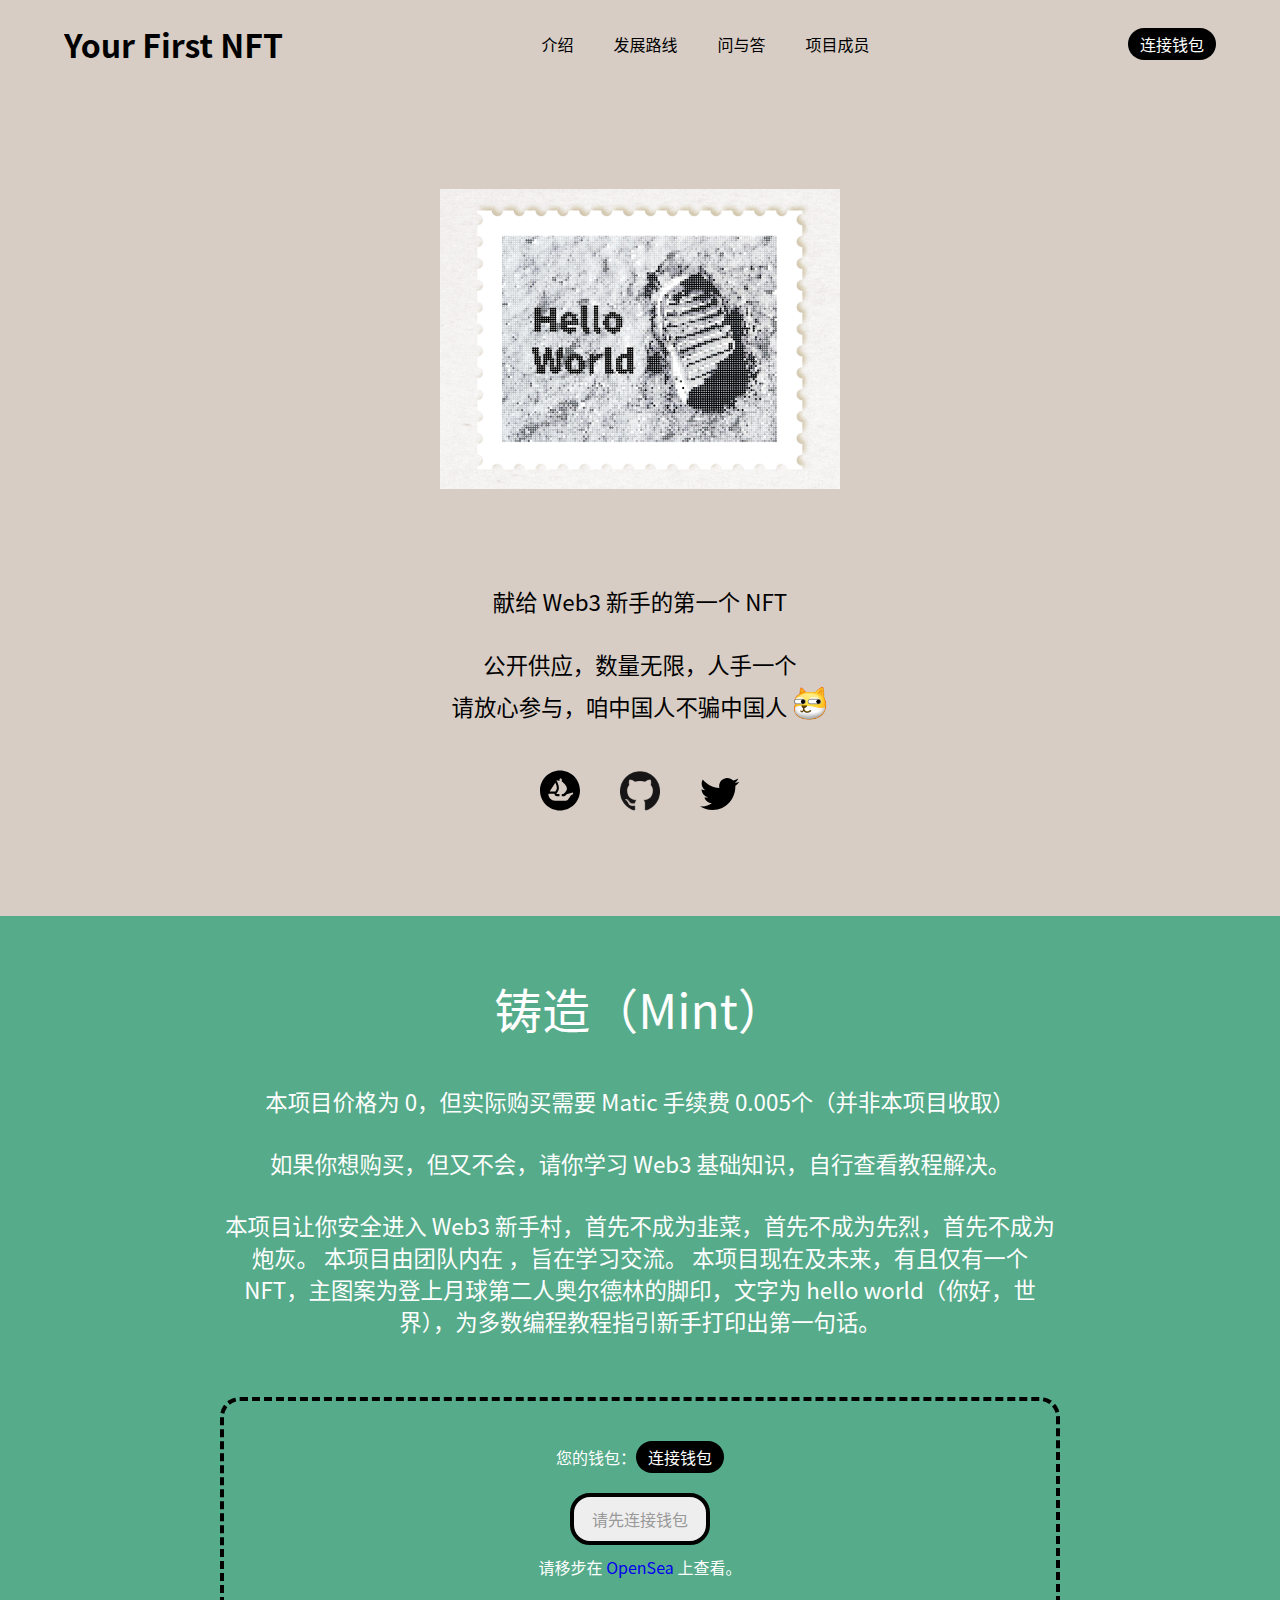
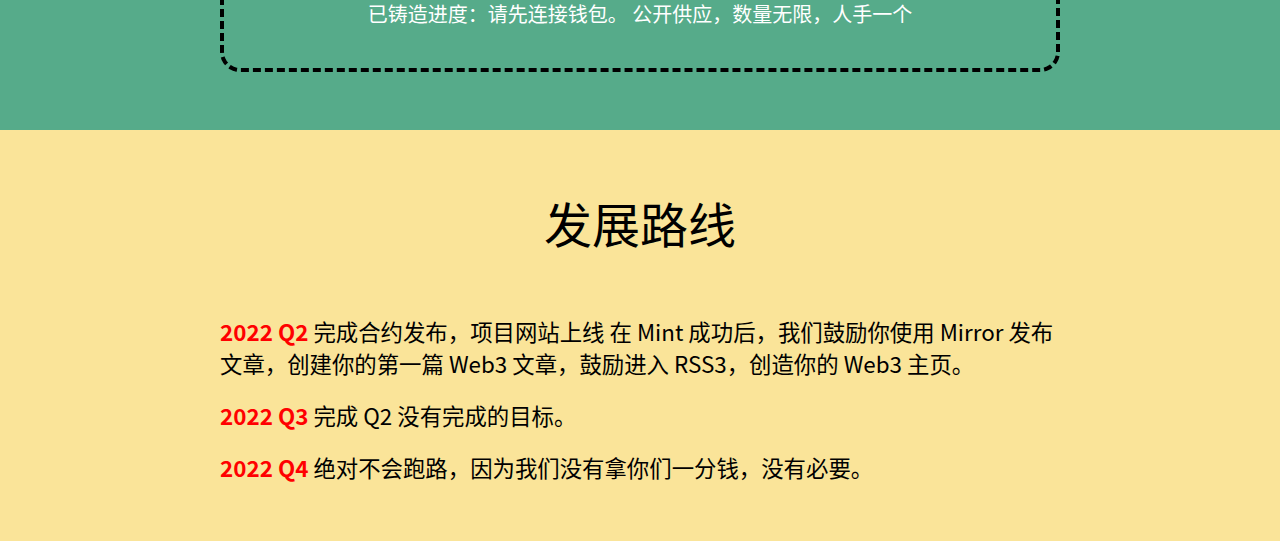
==== commit f02b353d: "chang bg color" ====
--- a/index.html
+++ b/index.html
@@ -98,7 +98,7 @@
       </div>
      </div>
     </div>
-    <div style="background:#5383b2;color:#fff" id="mint" class="Container__ContainerWrapper-sc-3x0yao-0 kimqiI">
+    <div style="background:#56ab8a;color:#fff" id="mint" class="Container__ContainerWrapper-sc-3x0yao-0 kimqiI">
      <div class="Container__Content-sc-3x0yao-1 eFNXc">
       <style data-emotion="css xkn0sy">.css-xkn0sy{margin:0;font-size:3rem;font-weight:normal;margin-bottom:0.35em;}@media (max-width: 1024px){.css-xkn0sy{font-size:2rem;}}</style>
       <div class="MuiTypography-root MuiTypography-h3 MuiTypography-gutterBottom css-xkn0sy" style="text-align:center;margin-top:5%">
@@ -140,7 +140,7 @@
       </div>
      </div>
     </div>
-    <div style="background:#dde4b6" id="roadmap" class="Container__ContainerWrapper-sc-3x0yao-0 kimqiI">
+    <div style="background:#fae499" id="roadmap" class="Container__ContainerWrapper-sc-3x0yao-0 kimqiI">
      <div class="Container__Content-sc-3x0yao-1 eFNXc">
       <style data-emotion="css xkn0sy">.css-xkn0sy{margin:0;font-size:3rem;font-weight:normal;margin-bottom:0.35em;}@media (max-width: 1024px){.css-xkn0sy{font-size:2rem;}}</style>
       <div class="MuiTypography-root MuiTypography-h3 MuiTypography-gutterBottom css-xkn0sy" style="text-align:center;margin-top:5%">
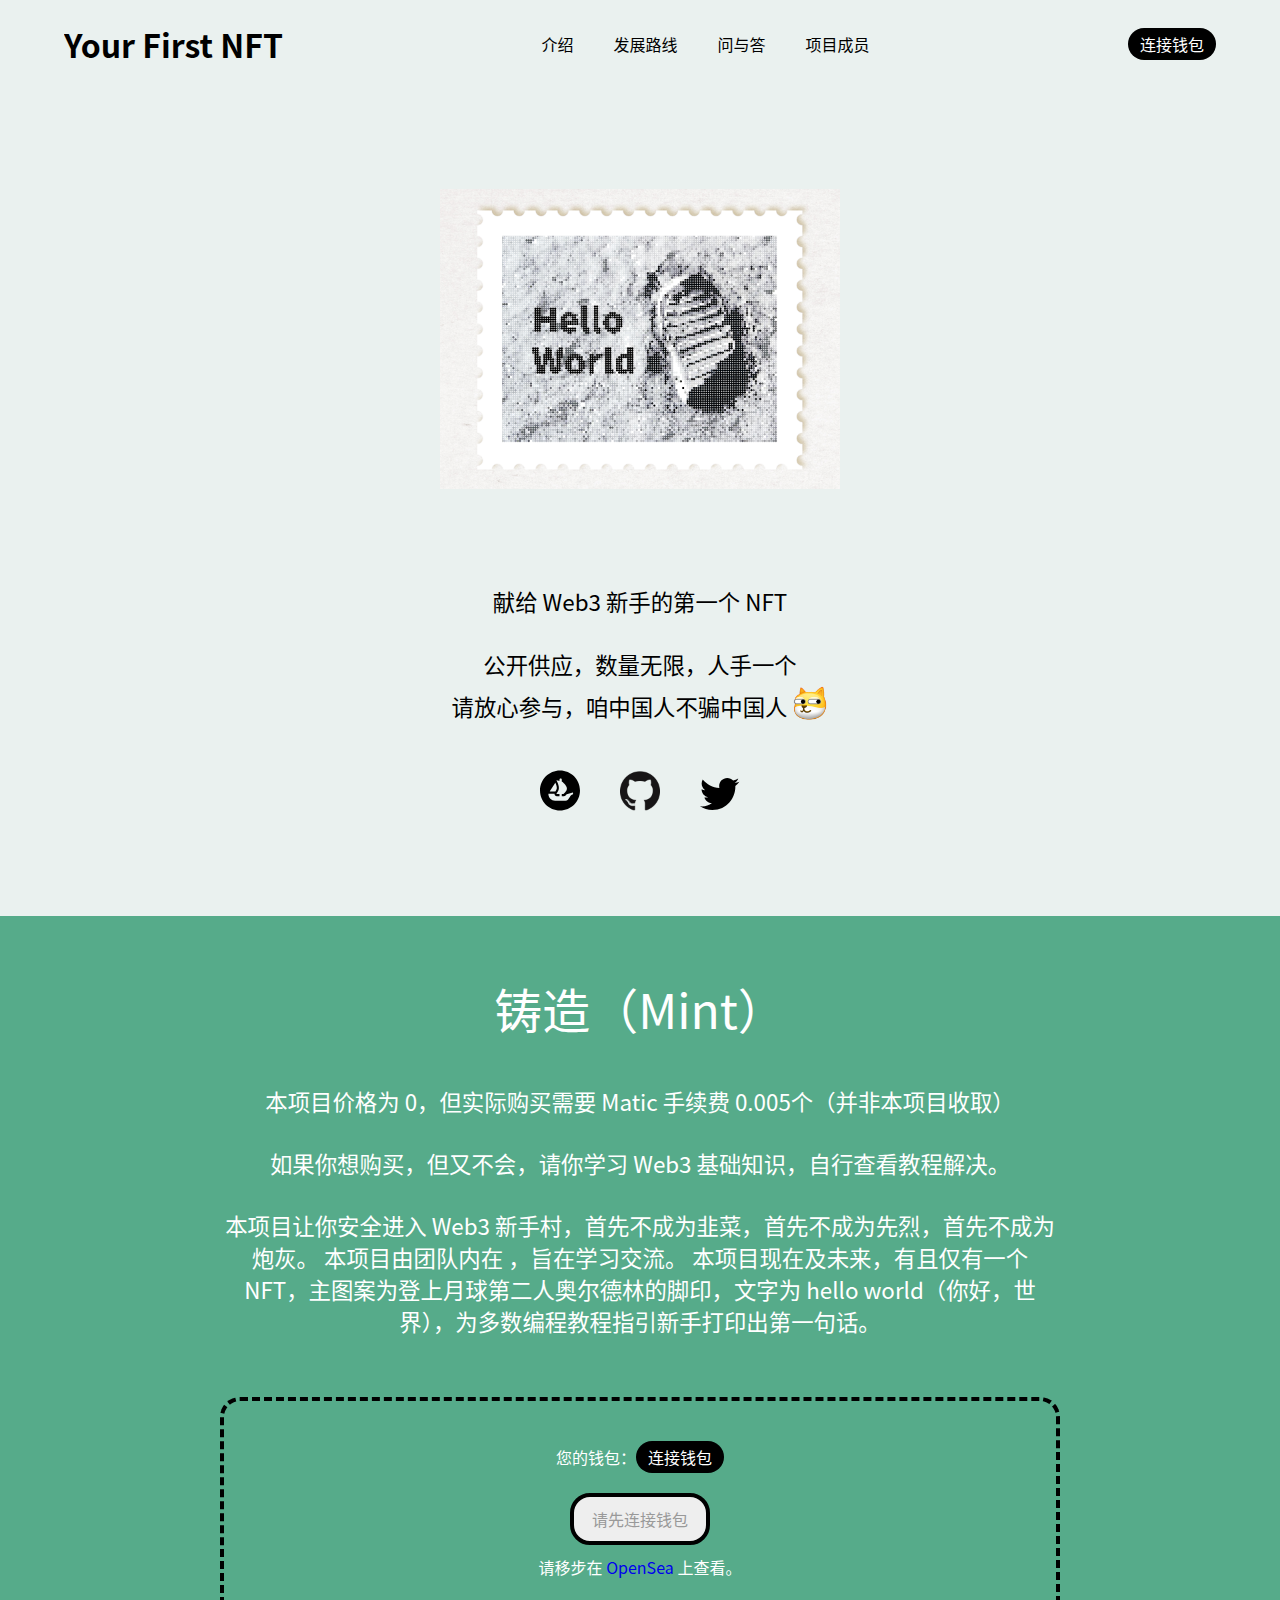
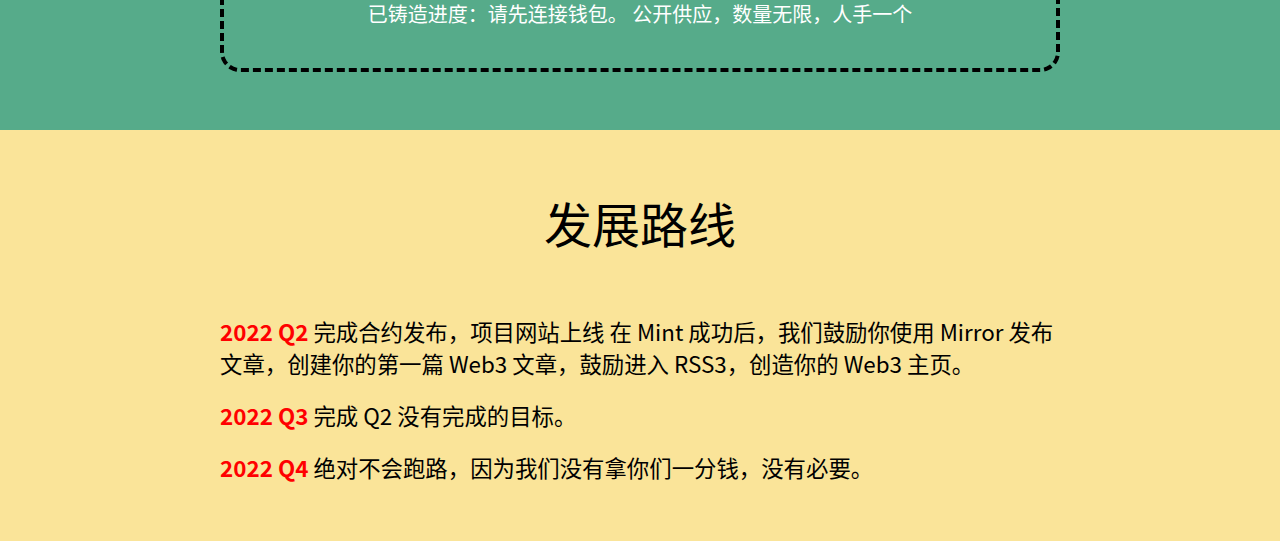
==== commit 1c71cb65: "chang main bgc" ====
--- a/index.html
+++ b/index.html
@@ -60,7 +60,7 @@
  <body>
   <div id="__next" data-reactroot="">
    <div>
-    <div style="background:#d7cdc5" id="intro" class="Container__ContainerWrapper-sc-3x0yao-0 kimqiI">
+    <div style="background:#eaf1ef" id="intro" class="Container__ContainerWrapper-sc-3x0yao-0 kimqiI">
      <div class="Container__Content-sc-3x0yao-1 eFNXc">
       <div class="Intro__Head-sc-146mj0o-0 kAzRpo">
        <h1>Your First NFT</h1>
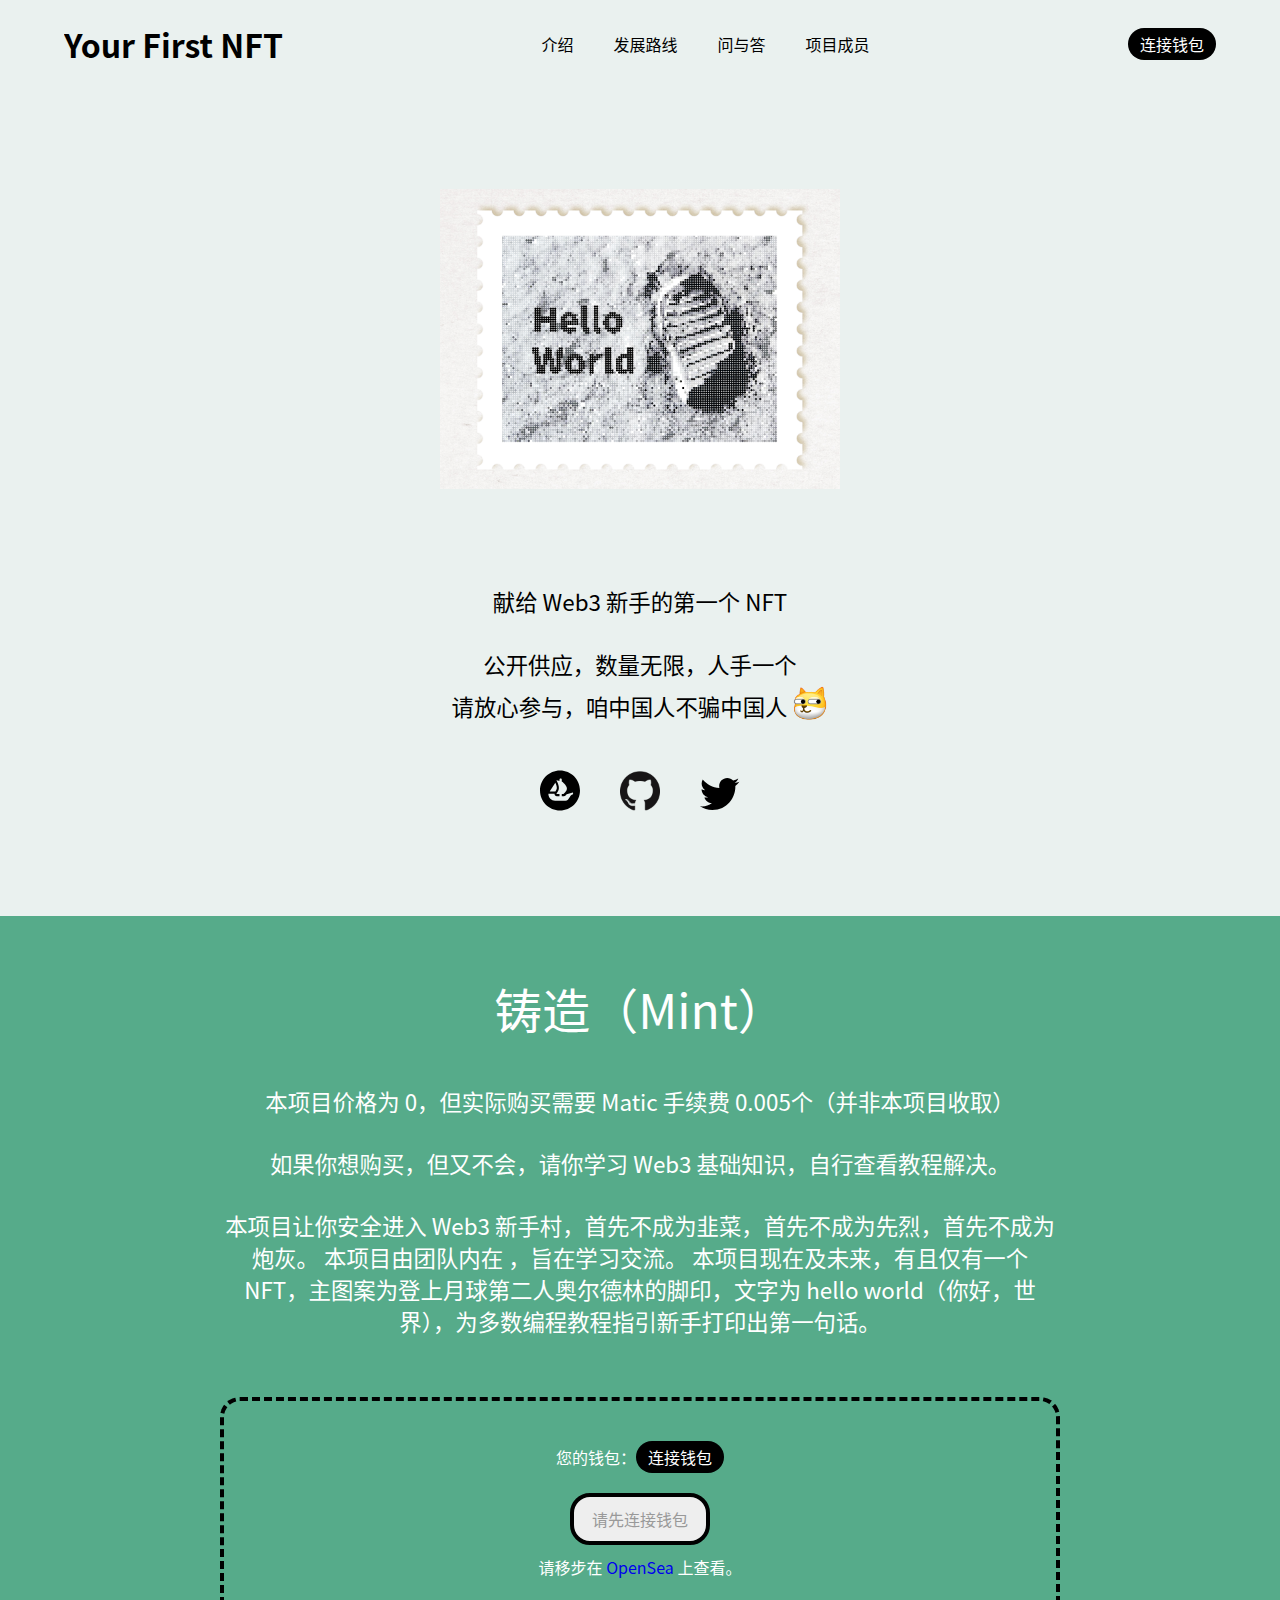
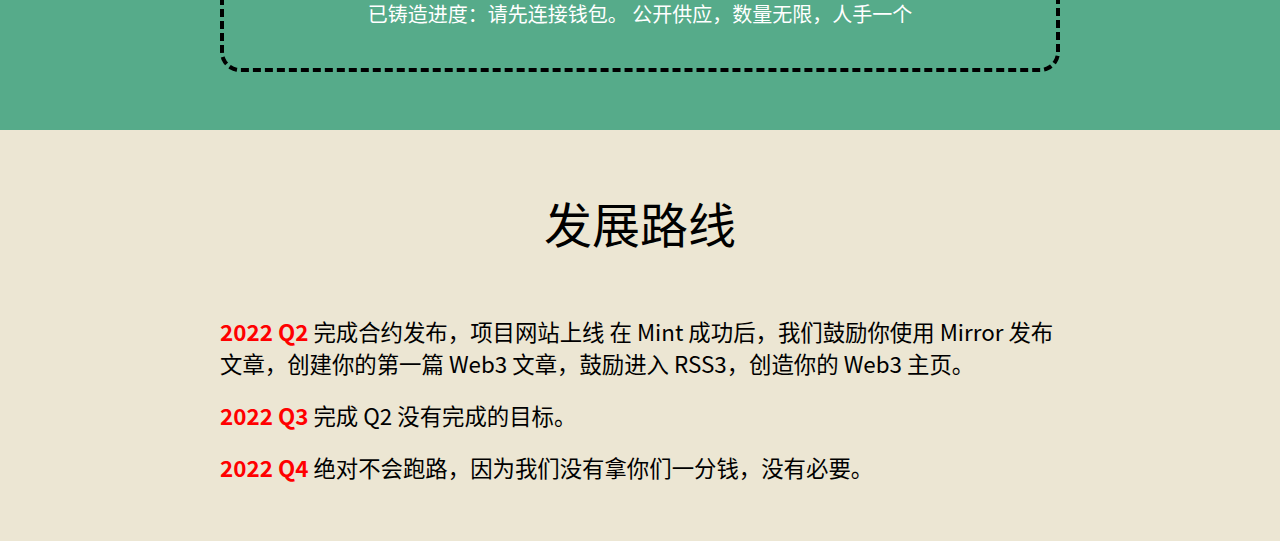
==== commit 99d87e2e: "Update index.html" ====
--- a/index.html
+++ b/index.html
@@ -140,7 +140,7 @@
       </div>
      </div>
     </div>
-    <div style="background:#fae499" id="roadmap" class="Container__ContainerWrapper-sc-3x0yao-0 kimqiI">
+    <div style="background:#ece6d3" id="roadmap" class="Container__ContainerWrapper-sc-3x0yao-0 kimqiI">
      <div class="Container__Content-sc-3x0yao-1 eFNXc">
       <style data-emotion="css xkn0sy">.css-xkn0sy{margin:0;font-size:3rem;font-weight:normal;margin-bottom:0.35em;}@media (max-width: 1024px){.css-xkn0sy{font-size:2rem;}}</style>
       <div class="MuiTypography-root MuiTypography-h3 MuiTypography-gutterBottom css-xkn0sy" style="text-align:center;margin-top:5%">
@@ -152,10 +152,10 @@
         <!-- -->完成合约发布，项目网站上线。</p>
        <style data-emotion="css 1c92mlz">.css-1c92mlz{margin:0;font-size:1.4rem;margin-bottom:0.35em;}@media (max-width: 1024px){.css-1c92mlz{font-size:1.2rem;}}</style>
        <p class="MuiTypography-root MuiTypography-body1 MuiTypography-gutterBottom css-1c92mlz" style="margin-bottom:20px"><strong>2022 Q3</strong> 
-        <!-- -->鼓励你后续使用 Mirror 发布文章，创建你的第一篇 Web3 文章，鼓励进入 RSS3，创造你的 Web3 主页。</p>
+        <!-- -->鼓励你后续摸索使用 Mirror 与 RSS3 ，引导更多人进入 Web3。</p>
        <style data-emotion="css 1c92mlz">.css-1c92mlz{margin:0;font-size:1.4rem;margin-bottom:0.35em;}@media (max-width: 1024px){.css-1c92mlz{font-size:1.2rem;}}</style>
        <p class="MuiTypography-root MuiTypography-body1 MuiTypography-gutterBottom css-1c92mlz" style="margin-bottom:20px"><strong>2022 Q4</strong> 
-        <!-- -->本项目永不跑路，因为没有拿你一分钱，没有必要。</p>
+        <!-- -->本项目永不跑路。</p>
       </div>
      </div>
     </div>
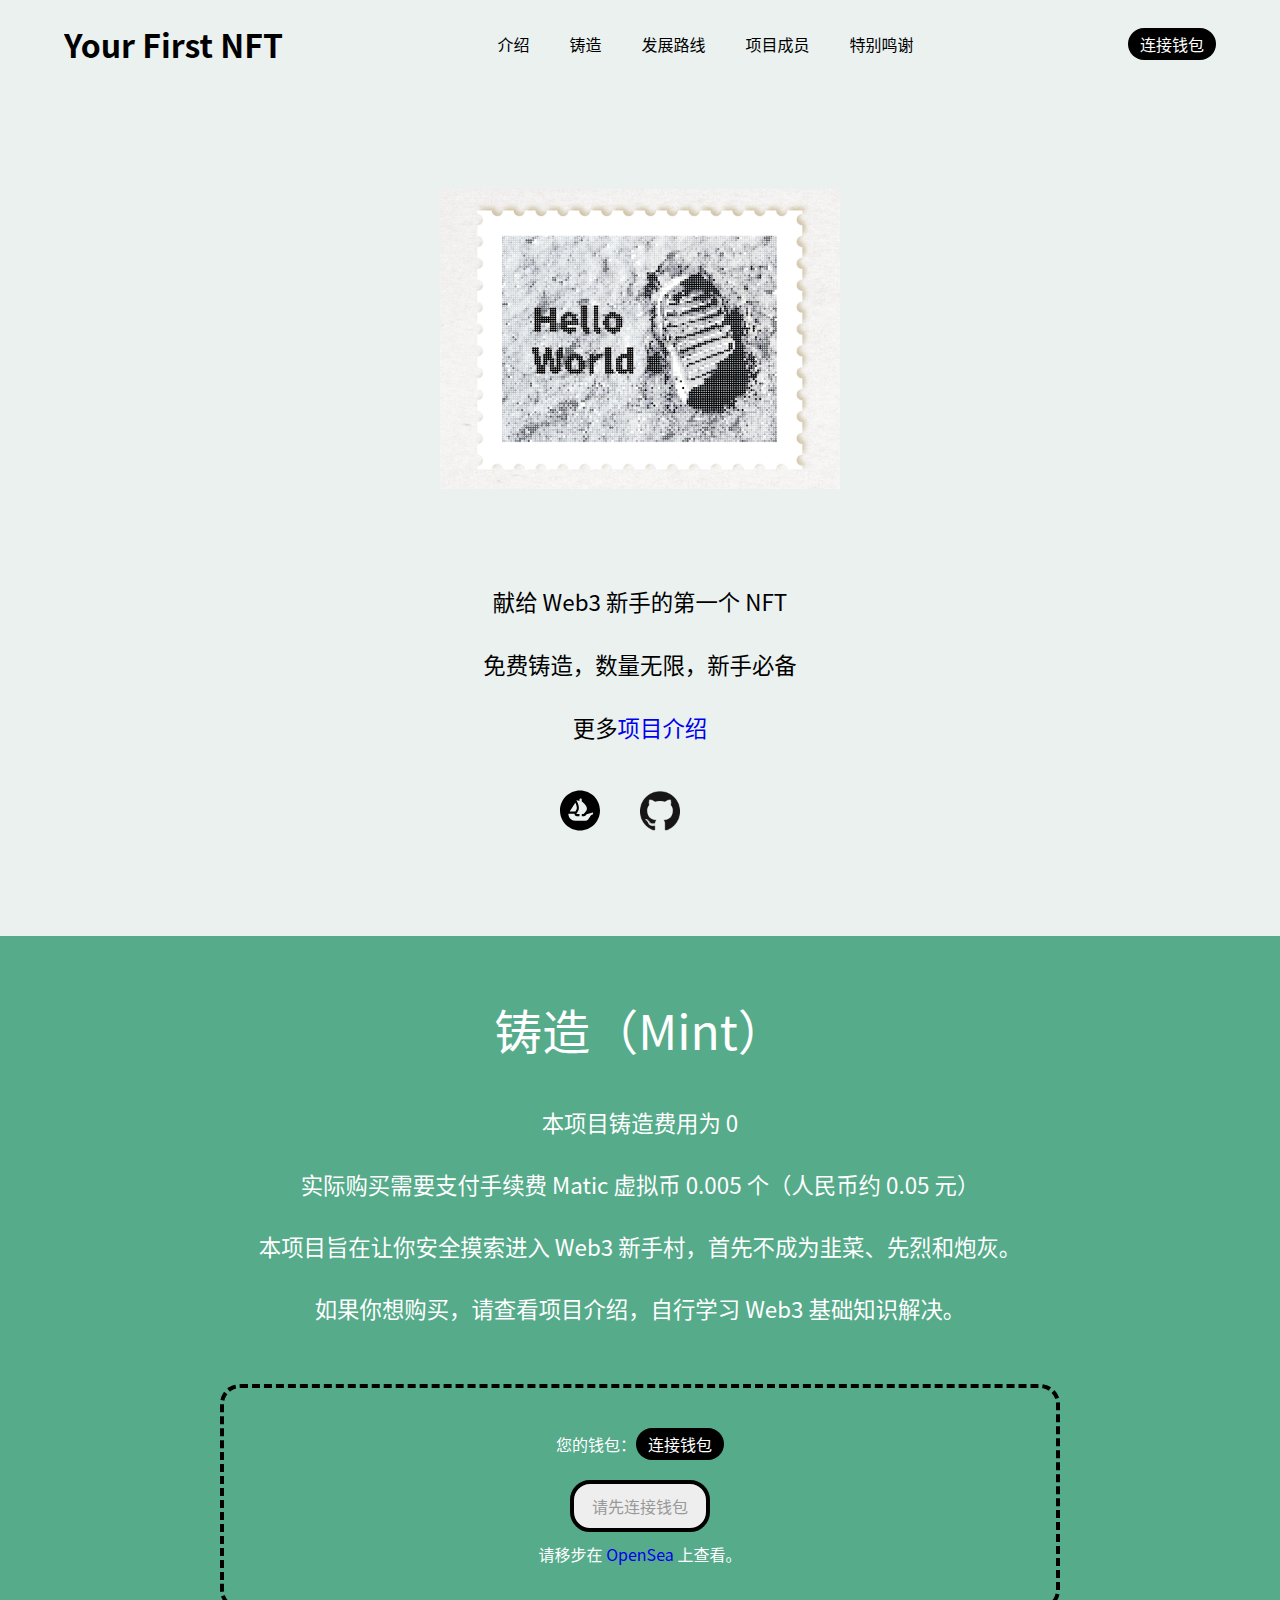
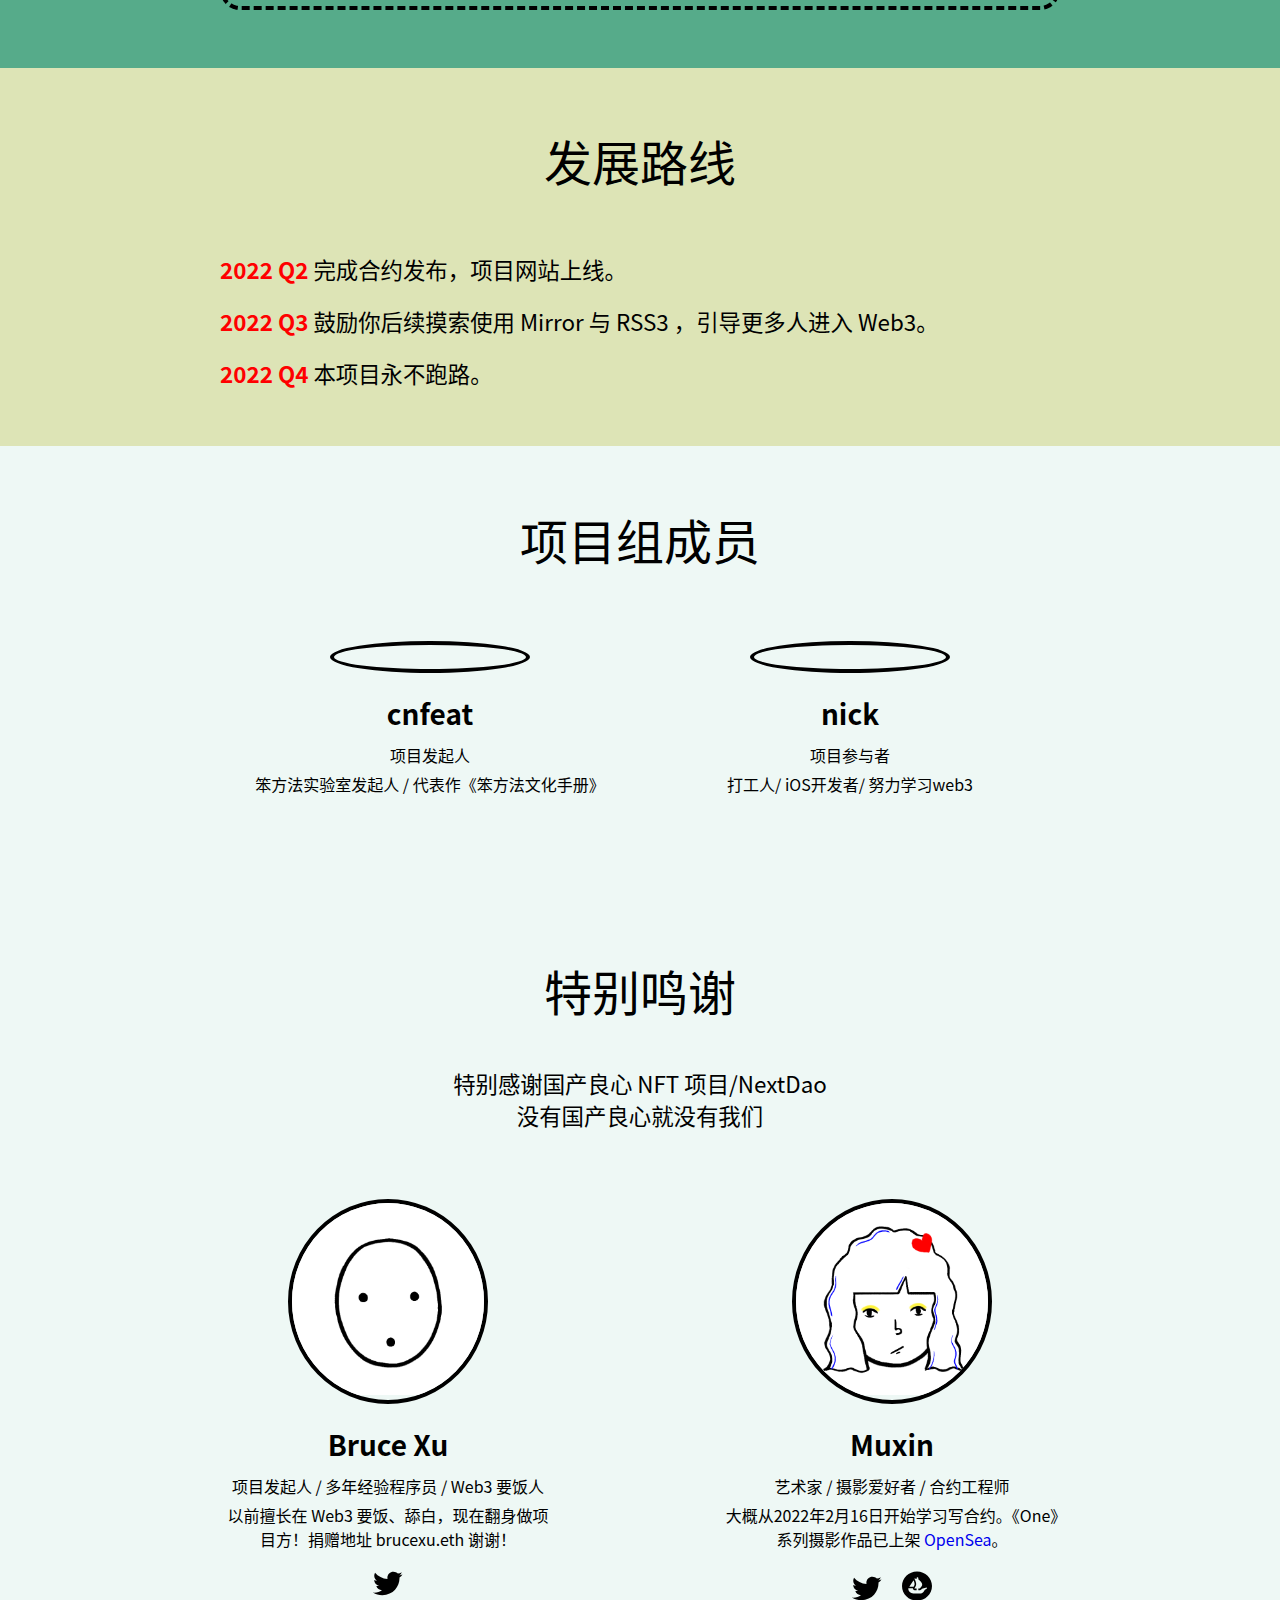
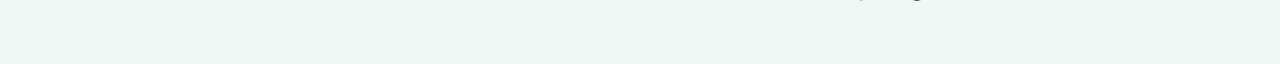
==== commit 89bee867: "update mint text" ====
--- a/index.html
+++ b/index.html
@@ -1,37 +1,11 @@
-<!DOCTYPE html>
-<html>
- <head>
-  <meta name="viewport" content="width=device-width" />
-  <meta charset="utf-8" />
-  <title>Your First NFT</title>
-  <meta name="description" content="Your First NFT" />
-  <link rel="icon" href="/favicon.png" />
-  <script async="" src="https://www.googletagmanager.com/gtag/js?id=&lt;Your_tracking_ID&gt;"></script>
-  <script>
+<!DOCTYPE html><html><head><meta name="viewport" content="width=device-width"/><meta charSet="utf-8"/><title>Your First NFT</title><meta name="description" content="Your First NFT"/><link rel="icon" href="/images/firstnft1.png"/><script async="" src="https://www.googletagmanager.com/gtag/js?id=&lt;Your_tracking_ID&gt;"></script><script>
             window.dataLayer = window.dataLayer || [];
             function gtag(){dataLayer.push(arguments);}
             gtag('js', new Date());
             gtag('config', '<Your_tracking_ID>', {
               page_path: window.location.pathname,
             });
-          </script>
-  <meta name="next-head-count" content="7" />
-  <link rel="preload" href="/_next/static/css/cd3a686ab855655f.css" as="style" />
-  <link rel="stylesheet" href="/_next/static/css/cd3a686ab855655f.css" data-n-g="" />
-  <noscript data-n-css=""></noscript>
-  <script defer="" nomodule="" src="/_next/static/chunks/polyfills-5cd94c89d3acac5f.js"></script>
-  <script src="/_next/static/chunks/webpack-f47843b07abf1d20.js" defer=""></script>
-  <script src="/_next/static/chunks/framework-91d7f78b5b4003c8.js" defer=""></script>
-  <script src="/_next/static/chunks/main-59f1ed9830ced99b.js" defer=""></script>
-  <script src="/_next/static/chunks/pages/_app-b8990d4065d28cf5.js" defer=""></script>
-  <script src="/_next/static/chunks/0a6e12db-99e29cece0cb8fff.js" defer=""></script>
-  <script src="/_next/static/chunks/29107295-a2d0c8e72019a3ed.js" defer=""></script>
-  <script src="/_next/static/chunks/517-4fc99d9237dbfa37.js" defer=""></script>
-  <script src="/_next/static/chunks/pages/index-6284e777b5fed44a.js" defer=""></script>
-  <script src="/_next/static/eClMicWzl1qWtdVQjTxaZ/_buildManifest.js" defer=""></script>
-  <script src="/_next/static/eClMicWzl1qWtdVQjTxaZ/_ssgManifest.js" defer=""></script>
-  <script src="/_next/static/eClMicWzl1qWtdVQjTxaZ/_middlewareManifest.js" defer=""></script>
-  <style data-styled="" data-styled-version="5.3.3">.eFNXc{width:90%;max-width:1200px;margin:0 auto;overflow:hidden;}/*!sc*/
+          </script><meta name="next-head-count" content="7"/><link rel="preload" href="/_next/static/css/cd3a686ab855655f.css" as="style"/><link rel="stylesheet" href="/_next/static/css/cd3a686ab855655f.css" data-n-g=""/><noscript data-n-css=""></noscript><script defer="" nomodule="" src="/_next/static/chunks/polyfills-5cd94c89d3acac5f.js"></script><script src="/_next/static/chunks/webpack-f47843b07abf1d20.js" defer=""></script><script src="/_next/static/chunks/framework-91d7f78b5b4003c8.js" defer=""></script><script src="/_next/static/chunks/main-59f1ed9830ced99b.js" defer=""></script><script src="/_next/static/chunks/pages/_app-b8990d4065d28cf5.js" defer=""></script><script src="/_next/static/chunks/0a6e12db-99e29cece0cb8fff.js" defer=""></script><script src="/_next/static/chunks/29107295-a2d0c8e72019a3ed.js" defer=""></script><script src="/_next/static/chunks/517-4fc99d9237dbfa37.js" defer=""></script><script src="/_next/static/chunks/pages/index-c205a00ee8da4b50.js" defer=""></script><script src="/_next/static/_94y4rywWSX3d1RxLVuSK/_buildManifest.js" defer=""></script><script src="/_next/static/_94y4rywWSX3d1RxLVuSK/_ssgManifest.js" defer=""></script><script src="/_next/static/_94y4rywWSX3d1RxLVuSK/_middlewareManifest.js" defer=""></script><style data-styled="" data-styled-version="5.3.3">.eFNXc{width:90%;max-width:1200px;margin:0 auto;overflow:hidden;}/*!sc*/
 @media only screen and (max-width:1024px){.eFNXc{padding:30px 0;}}/*!sc*/
 data-styled.g2[id="Container__Content-sc-3x0yao-1"]{content:"eFNXc,"}/*!sc*/
 .kAzRpo{display:-webkit-box;display:-webkit-flex;display:-ms-flexbox;display:flex;-webkit-box-pack:justify;-webkit-justify-content:space-between;-ms-flex-pack:justify;justify-content:space-between;-webkit-align-items:center;-webkit-box-align:center;-ms-flex-align:center;align-items:center;}/*!sc*/
@@ -50,117 +24,33 @@
 .hYWnBD{max-width:840px;margin:5% auto 5% auto;}/*!sc*/
 .hYWnBD strong{color:red;}/*!sc*/
 data-styled.g12[id="Roadmap__Content-sc-sbn92b-0"]{content:"hYWnBD,"}/*!sc*/
+.gXRnMi{max-width:840px;margin:0 auto 5% auto;}/*!sc*/
+.gXRnMi strong{color:red;}/*!sc*/
+data-styled.g14[id="Team__Content-sc-1aymr88-0"]{content:"gXRnMi,"}/*!sc*/
+.jaQHZX{width:200px;overflow:hidden;border-radius:50%;border:4px solid #000;}/*!sc*/
+.jaQHZX img{width:100%;}/*!sc*/
+data-styled.g15[id="Team__Avatar-sc-1aymr88-1"]{content:"jaQHZX,"}/*!sc*/
+.dOINKl{width:100%;display:-webkit-box;display:-webkit-flex;display:-ms-flexbox;display:flex;-webkit-flex-direction:column;-ms-flex-direction:column;flex-direction:column;-webkit-align-items:center;-webkit-box-align:center;-ms-flex-align:center;align-items:center;}/*!sc*/
+@media only screen and (max-width:1024px){.dOINKl{width:100%;max-width:480px;margin-bottom:10%;}}/*!sc*/
+data-styled.g16[id="Team__TeamMemberWrapper-sc-1aymr88-2"]{content:"dOINKl,"}/*!sc*/
+.gSAofb{margin-top:8%;display:-webkit-box;display:-webkit-flex;display:-ms-flexbox;display:flex;-webkit-box-pack:justify;-webkit-justify-content:space-between;-ms-flex-pack:justify;justify-content:space-between;}/*!sc*/
+@media only screen and (max-width:1024px){.gSAofb{-webkit-flex-direction:column;-ms-flex-direction:column;flex-direction:column;-webkit-align-items:center;-webkit-box-align:center;-ms-flex-align:center;align-items:center;}}/*!sc*/
+data-styled.g17[id="Team__TeamWrapper-sc-1aymr88-3"]{content:"gSAofb,"}/*!sc*/
+.cKDLah{max-width:840px;margin:0 auto 5% auto;}/*!sc*/
+.cKDLah strong{color:red;}/*!sc*/
+data-styled.g18[id="Thanks__Content-sc-tyc9dt-0"]{content:"cKDLah,"}/*!sc*/
+.fwYkjM{width:200px;overflow:hidden;border-radius:50%;border:4px solid #000;}/*!sc*/
+.fwYkjM img{width:100%;}/*!sc*/
+data-styled.g19[id="Thanks__Avatar-sc-tyc9dt-1"]{content:"fwYkjM,"}/*!sc*/
+.eqRtTE{width:40%;display:-webkit-box;display:-webkit-flex;display:-ms-flexbox;display:flex;-webkit-flex-direction:column;-ms-flex-direction:column;flex-direction:column;-webkit-align-items:center;-webkit-box-align:center;-ms-flex-align:center;align-items:center;}/*!sc*/
+@media only screen and (max-width:1024px){.eqRtTE{width:100%;max-width:480px;margin-bottom:10%;}}/*!sc*/
+data-styled.g20[id="Thanks__ThanksTeamMemberWrapper-sc-tyc9dt-2"]{content:"eqRtTE,"}/*!sc*/
+.hwleOP{margin-top:8%;display:-webkit-box;display:-webkit-flex;display:-ms-flexbox;display:flex;-webkit-box-pack:justify;-webkit-justify-content:space-between;-ms-flex-pack:justify;justify-content:space-between;}/*!sc*/
+@media only screen and (max-width:1024px){.hwleOP{-webkit-flex-direction:column;-ms-flex-direction:column;flex-direction:column;-webkit-align-items:center;-webkit-box-align:center;-ms-flex-align:center;align-items:center;}}/*!sc*/
+data-styled.g21[id="Thanks__ThanksTeamWrapper-sc-tyc9dt-3"]{content:"hwleOP,"}/*!sc*/
 .iUqKoN{max-width:840px;margin:0 auto 5% auto;}/*!sc*/
 .iUqKoN strong{color:red;}/*!sc*/
-data-styled.g19[id="Mint__Content-sc-savry5-0"]{content:"iUqKoN,"}/*!sc*/
+data-styled.g23[id="Mint__Content-sc-savry5-0"]{content:"iUqKoN,"}/*!sc*/
 .eQWoRp{display:inline-block;width:140px;text-align:center;padding:10px 10px;border:4px solid #000;border-radius:20px;color:#000;background:#dde4b6;cursor:pointer;opacity:1;}/*!sc*/
-data-styled.g20[id="Mint__StyledMintButton-sc-savry5-1"]{content:"eQWoRp,"}/*!sc*/
-</style>
- </head>
- <body>
-  <div id="__next" data-reactroot="">
-   <div>
-    <div style="background:#eaf1ef" id="intro" class="Container__ContainerWrapper-sc-3x0yao-0 kimqiI">
-     <div class="Container__Content-sc-3x0yao-1 eFNXc">
-      <div class="Intro__Head-sc-146mj0o-0 kAzRpo">
-       <h1>Your First NFT</h1>
-       <div class="Intro__MenuWrapper-sc-146mj0o-1 kzXSdp">
-        <span style="padding:10px 20px" class="Intro__MenuItemText-sc-146mj0o-2 gGNjkz">介绍</span>
-        <span style="padding:10px 20px" class="Intro__MenuItemText-sc-146mj0o-2 gGNjkz">发展路线</span>
-        <span style="padding:10px 20px" class="Intro__MenuItemText-sc-146mj0o-2 gGNjkz">问与答</span>
-        <span style="padding:10px 20px" class="Intro__MenuItemText-sc-146mj0o-2 gGNjkz">项目成员</span>
-       </div>
-       <div style="position:relative">
-        <style data-emotion="css 27jk87">.css-27jk87{font-family:-apple-system,BlinkMacSystemFont,Helvetica Neue,PingFang SC,Microsoft YaHei,Source Han Sans SC,Noto Sans CJK SC,WenQuanYi Micro Hei,Roboto,sans-serif,"Apple Color Emoji","Segoe UI Emoji","Segoe UI Symbol";font-size:0.8125rem;display:-webkit-inline-box;display:-webkit-inline-flex;display:-ms-inline-flexbox;display:inline-flex;-webkit-align-items:center;-webkit-box-align:center;-ms-flex-align:center;align-items:center;-webkit-box-pack:center;-ms-flex-pack:center;-webkit-justify-content:center;justify-content:center;height:32px;color:#fff;background-color:#000;border-radius:16px;white-space:nowrap;-webkit-transition:background-color 300ms cubic-bezier(0.4, 0, 0.2, 1) 0ms,box-shadow 300ms cubic-bezier(0.4, 0, 0.2, 1) 0ms;transition:background-color 300ms cubic-bezier(0.4, 0, 0.2, 1) 0ms,box-shadow 300ms cubic-bezier(0.4, 0, 0.2, 1) 0ms;cursor:default;outline:0;-webkit-text-decoration:none;text-decoration:none;border:0;padding:0;vertical-align:middle;box-sizing:border-box;-webkit-user-select:none;-moz-user-select:none;-ms-user-select:none;user-select:none;-webkit-tap-highlight-color:transparent;cursor:pointer;}.css-27jk87.Mui-disabled{opacity:0.38;pointer-events:none;}.css-27jk87 .MuiChip-avatar{margin-left:5px;margin-right:-6px;width:24px;height:24px;color:#616161;font-size:0.75rem;}.css-27jk87 .MuiChip-avatarColorPrimary{color:#fff;background-color:rgb(0, 0, 0);}.css-27jk87 .MuiChip-avatarColorSecondary{color:#fff;background-color:#7b1fa2;}.css-27jk87 .MuiChip-avatarSmall{margin-left:4px;margin-right:-4px;width:18px;height:18px;font-size:0.625rem;}.css-27jk87 .MuiChip-icon{color:inherit;margin-left:5px;margin-right:-6px;}.css-27jk87 .MuiChip-deleteIcon{-webkit-tap-highlight-color:transparent;color:rgba(255, 255, 255, 0.7);font-size:22px;cursor:pointer;margin:0 5px 0 -6px;}.css-27jk87 .MuiChip-deleteIcon:hover{color:rgba(0, 0, 0, 0.4);}.css-27jk87 .MuiChip-deleteIcon:hover,.css-27jk87 .MuiChip-deleteIcon:active{color:#fff;}.css-27jk87:hover{background-color:rgba(0, 0, 0, 0.12);}.css-27jk87.Mui-focusVisible{background-color:rgba(0, 0, 0, 0.2);}.css-27jk87:active{box-shadow:0px 2px 1px -1px rgba(0,0,0,0.2),0px 1px 1px 0px rgba(0,0,0,0.14),0px 1px 3px 0px rgba(0,0,0,0.12);}.css-27jk87:hover,.css-27jk87.Mui-focusVisible{background-color:rgb(0, 0, 0);}</style>
-        <style data-emotion="css ymdxnh">.css-ymdxnh{display:-webkit-inline-box;display:-webkit-inline-flex;display:-ms-inline-flexbox;display:inline-flex;-webkit-align-items:center;-webkit-box-align:center;-ms-flex-align:center;align-items:center;-webkit-box-pack:center;-ms-flex-pack:center;-webkit-justify-content:center;justify-content:center;position:relative;box-sizing:border-box;-webkit-tap-highlight-color:transparent;background-color:transparent;outline:0;border:0;margin:0;border-radius:0;padding:0;cursor:pointer;-webkit-user-select:none;-moz-user-select:none;-ms-user-select:none;user-select:none;vertical-align:middle;-moz-appearance:none;-webkit-appearance:none;-webkit-text-decoration:none;text-decoration:none;color:inherit;font-family:-apple-system,BlinkMacSystemFont,Helvetica Neue,PingFang SC,Microsoft YaHei,Source Han Sans SC,Noto Sans CJK SC,WenQuanYi Micro Hei,Roboto,sans-serif,"Apple Color Emoji","Segoe UI Emoji","Segoe UI Symbol";font-size:0.8125rem;display:-webkit-inline-box;display:-webkit-inline-flex;display:-ms-inline-flexbox;display:inline-flex;-webkit-align-items:center;-webkit-box-align:center;-ms-flex-align:center;align-items:center;-webkit-box-pack:center;-ms-flex-pack:center;-webkit-justify-content:center;justify-content:center;height:32px;color:#fff;background-color:#000;border-radius:16px;white-space:nowrap;-webkit-transition:background-color 300ms cubic-bezier(0.4, 0, 0.2, 1) 0ms,box-shadow 300ms cubic-bezier(0.4, 0, 0.2, 1) 0ms;transition:background-color 300ms cubic-bezier(0.4, 0, 0.2, 1) 0ms,box-shadow 300ms cubic-bezier(0.4, 0, 0.2, 1) 0ms;cursor:default;outline:0;-webkit-text-decoration:none;text-decoration:none;border:0;padding:0;vertical-align:middle;box-sizing:border-box;-webkit-user-select:none;-moz-user-select:none;-ms-user-select:none;user-select:none;-webkit-tap-highlight-color:transparent;cursor:pointer;}.css-ymdxnh::-moz-focus-inner{border-style:none;}.css-ymdxnh.Mui-disabled{pointer-events:none;cursor:default;}@media print{.css-ymdxnh{-webkit-print-color-adjust:exact;color-adjust:exact;}}.css-ymdxnh.Mui-disabled{opacity:0.38;pointer-events:none;}.css-ymdxnh .MuiChip-avatar{margin-left:5px;margin-right:-6px;width:24px;height:24px;color:#616161;font-size:0.75rem;}.css-ymdxnh .MuiChip-avatarColorPrimary{color:#fff;background-color:rgb(0, 0, 0);}.css-ymdxnh .MuiChip-avatarColorSecondary{color:#fff;background-color:#7b1fa2;}.css-ymdxnh .MuiChip-avatarSmall{margin-left:4px;margin-right:-4px;width:18px;height:18px;font-size:0.625rem;}.css-ymdxnh .MuiChip-icon{color:inherit;margin-left:5px;margin-right:-6px;}.css-ymdxnh .MuiChip-deleteIcon{-webkit-tap-highlight-color:transparent;color:rgba(255, 255, 255, 0.7);font-size:22px;cursor:pointer;margin:0 5px 0 -6px;}.css-ymdxnh .MuiChip-deleteIcon:hover{color:rgba(0, 0, 0, 0.4);}.css-ymdxnh .MuiChip-deleteIcon:hover,.css-ymdxnh .MuiChip-deleteIcon:active{color:#fff;}.css-ymdxnh:hover{background-color:rgba(0, 0, 0, 0.12);}.css-ymdxnh.Mui-focusVisible{background-color:rgba(0, 0, 0, 0.2);}.css-ymdxnh:active{box-shadow:0px 2px 1px -1px rgba(0,0,0,0.2),0px 1px 1px 0px rgba(0,0,0,0.14),0px 1px 3px 0px rgba(0,0,0,0.12);}.css-ymdxnh:hover,.css-ymdxnh.Mui-focusVisible{background-color:rgb(0, 0, 0);}</style>
-        <div class="MuiButtonBase-root MuiChip-root MuiChip-filled MuiChip-sizeMedium MuiChip-colorPrimary MuiChip-clickable MuiChip-clickableColorPrimary MuiChip-filledPrimary css-ymdxnh" tabindex="0" role="button" style="font-size:16px">
-         <style data-emotion="css 9iedg7">.css-9iedg7{overflow:hidden;text-overflow:ellipsis;padding-left:12px;padding-right:12px;white-space:nowrap;}</style>
-         <span class="MuiChip-label MuiChip-labelMedium css-9iedg7">连接钱包</span>
-        </div>
-       </div>
-      </div>
-      <div class="Intro__Content-sc-146mj0o-3 lioSGr">
-       <div class="Intro__ContentImage-sc-146mj0o-4 cKEbHA">
-        <img style="width:400px" src="/images/firstnft1.png" />
-       </div>
-       <style data-emotion="css 1c92mlz">.css-1c92mlz{margin:0;font-size:1.4rem;margin-bottom:0.35em;}@media (max-width: 1024px){.css-1c92mlz{font-size:1.2rem;}}</style>
-       <p class="MuiTypography-root MuiTypography-body1 MuiTypography-gutterBottom css-1c92mlz" style="margin-top:8.3333333%">献给 Web3 新手的第一个 NFT</p>
-       <style data-emotion="css 1c92mlz">.css-1c92mlz{margin:0;font-size:1.4rem;margin-bottom:0.35em;}@media (max-width: 1024px){.css-1c92mlz{font-size:1.2rem;}}</style>
-       <p class="MuiTypography-root MuiTypography-body1 MuiTypography-gutterBottom css-1c92mlz" style="margin-top:2%">免费铸造，数量无限，新手必备 </p>
-       <style data-emotion="css 1c92mlz">.css-1c92mlz{margin:0;font-size:1.4rem;margin-bottom:0.35em;}@media (max-width: 1024px){.css-1c92mlz{font-size:1.2rem;}}</style>
-       <p class="MuiTypography-root MuiTypography-body1 MuiTypography-gutterBottom css-1c92mlz" style="margin-top:2%">更多 <a href="https://opensea.io/collection/yourfirstnft-v3" target="_blank" rel="noreferrer">项目介绍</a> </p>
-       <div style="padding:40px 0">
-        <a href="https://opensea.io/collection/yourfirstnft-v3" target="_blank" rel="noreferrer" aria-label="官方 OpenSea" class=""><img style="cursor:pointer;width:40px;margin-right:40px" src="/icons/opensea.svg" /></a>
-        <style data-emotion="css 1e2dcm1">.css-1e2dcm1{z-index:1500;pointer-events:none;}</style>
-        <a href="https://github.com/yourfirstnft/YourFirstNFT" target="_blank" rel="noreferrer" aria-label="官方 github" class=""><img style="cursor:pointer;width:40px;margin-right:40px" src="/icons/github.png" /></a>
-        <style data-emotion="css 1e2dcm1">.css-1e2dcm1{z-index:1500;pointer-events:none;}</style>
-       </div>
-      </div>
-     </div>
-    </div>
-    <div style="background:#56ab8a;color:#fff" id="mint" class="Container__ContainerWrapper-sc-3x0yao-0 kimqiI">
-     <div class="Container__Content-sc-3x0yao-1 eFNXc">
-      <style data-emotion="css xkn0sy">.css-xkn0sy{margin:0;font-size:3rem;font-weight:normal;margin-bottom:0.35em;}@media (max-width: 1024px){.css-xkn0sy{font-size:2rem;}}</style>
-      <div class="MuiTypography-root MuiTypography-h3 MuiTypography-gutterBottom css-xkn0sy" style="text-align:center;margin-top:5%">
-       铸造（Mint）
-      </div>
-      <div class="Mint__Content-sc-savry5-0 iUqKoN">
-       <style data-emotion="css 1c92mlz">.css-1c92mlz{margin:0;font-size:1.4rem;margin-bottom:0.35em;}@media (max-width: 1024px){.css-1c92mlz{font-size:1.2rem;}}</style>
-       <p class="MuiTypography-root MuiTypography-body1 MuiTypography-gutterBottom css-1c92mlz" style="margin-top:5%;text-align:center">本项目铸造费用为 0</p>
-       <p class="MuiTypography-root MuiTypography-body1 MuiTypography-gutterBottom css-1c92mlz" style="margin-top:5%;text-align:center">实际购买需要支付手续费 Matic 虚拟币 0.005 个（人民币约 0.05 元）</p>
-       <style data-emotion="css 1c92mlz">.css-1c92mlz{margin:0;font-size:1.4rem;margin-bottom:0.35em;}@media (max-width: 1024px){.css-1c92mlz{font-size:1.2rem;}}</style>
-       <p class="MuiTypography-root MuiTypography-body1 MuiTypography-gutterBottom css-1c92mlz" style="margin-top:30px;text-align:center">本项目旨在让你安全摸索进入 Web3 新手村，首先不成为韭菜、先烈和炮灰。</p>
-       <style data-emotion="css 1c92mlz">.css-1c92mlz{margin:0;font-size:1.4rem;margin-bottom:0.35em;}@media (max-width: 1024px){.css-1c92mlz{font-size:1.2rem;}}</style>
-       <p class="MuiTypography-root MuiTypography-body1 MuiTypography-gutterBottom css-1c92mlz" style="margin-top:30px;text-align:center">如果你想购买，请查看项目介绍，自行学习 Web3 基础知识解决。</p>
-       
-       <div style="margin-top:60px;border:4px dashed #000;padding:40px;border-radius:20px">
-        <div style="display:flex;flex-direction:column;align-items:center">
-         <div style="margin-bottom:20px;display:flex;align-items:center">
-          您的钱包： 
-          <div style="position:relative">
-           <style data-emotion="css 27jk87">.css-27jk87{font-family:-apple-system,BlinkMacSystemFont,Helvetica Neue,PingFang SC,Microsoft YaHei,Source Han Sans SC,Noto Sans CJK SC,WenQuanYi Micro Hei,Roboto,sans-serif,"Apple Color Emoji","Segoe UI Emoji","Segoe UI Symbol";font-size:0.8125rem;display:-webkit-inline-box;display:-webkit-inline-flex;display:-ms-inline-flexbox;display:inline-flex;-webkit-align-items:center;-webkit-box-align:center;-ms-flex-align:center;align-items:center;-webkit-box-pack:center;-ms-flex-pack:center;-webkit-justify-content:center;justify-content:center;height:32px;color:#fff;background-color:#000;border-radius:16px;white-space:nowrap;-webkit-transition:background-color 300ms cubic-bezier(0.4, 0, 0.2, 1) 0ms,box-shadow 300ms cubic-bezier(0.4, 0, 0.2, 1) 0ms;transition:background-color 300ms cubic-bezier(0.4, 0, 0.2, 1) 0ms,box-shadow 300ms cubic-bezier(0.4, 0, 0.2, 1) 0ms;cursor:default;outline:0;-webkit-text-decoration:none;text-decoration:none;border:0;padding:0;vertical-align:middle;box-sizing:border-box;-webkit-user-select:none;-moz-user-select:none;-ms-user-select:none;user-select:none;-webkit-tap-highlight-color:transparent;cursor:pointer;}.css-27jk87.Mui-disabled{opacity:0.38;pointer-events:none;}.css-27jk87 .MuiChip-avatar{margin-left:5px;margin-right:-6px;width:24px;height:24px;color:#616161;font-size:0.75rem;}.css-27jk87 .MuiChip-avatarColorPrimary{color:#fff;background-color:rgb(0, 0, 0);}.css-27jk87 .MuiChip-avatarColorSecondary{color:#fff;background-color:#7b1fa2;}.css-27jk87 .MuiChip-avatarSmall{margin-left:4px;margin-right:-4px;width:18px;height:18px;font-size:0.625rem;}.css-27jk87 .MuiChip-icon{color:inherit;margin-left:5px;margin-right:-6px;}.css-27jk87 .MuiChip-deleteIcon{-webkit-tap-highlight-color:transparent;color:rgba(255, 255, 255, 0.7);font-size:22px;cursor:pointer;margin:0 5px 0 -6px;}.css-27jk87 .MuiChip-deleteIcon:hover{color:rgba(0, 0, 0, 0.4);}.css-27jk87 .MuiChip-deleteIcon:hover,.css-27jk87 .MuiChip-deleteIcon:active{color:#fff;}.css-27jk87:hover{background-color:rgba(0, 0, 0, 0.12);}.css-27jk87.Mui-focusVisible{background-color:rgba(0, 0, 0, 0.2);}.css-27jk87:active{box-shadow:0px 2px 1px -1px rgba(0,0,0,0.2),0px 1px 1px 0px rgba(0,0,0,0.14),0px 1px 3px 0px rgba(0,0,0,0.12);}.css-27jk87:hover,.css-27jk87.Mui-focusVisible{background-color:rgb(0, 0, 0);}</style>
-           <style data-emotion="css ymdxnh">.css-ymdxnh{display:-webkit-inline-box;display:-webkit-inline-flex;display:-ms-inline-flexbox;display:inline-flex;-webkit-align-items:center;-webkit-box-align:center;-ms-flex-align:center;align-items:center;-webkit-box-pack:center;-ms-flex-pack:center;-webkit-justify-content:center;justify-content:center;position:relative;box-sizing:border-box;-webkit-tap-highlight-color:transparent;background-color:transparent;outline:0;border:0;margin:0;border-radius:0;padding:0;cursor:pointer;-webkit-user-select:none;-moz-user-select:none;-ms-user-select:none;user-select:none;vertical-align:middle;-moz-appearance:none;-webkit-appearance:none;-webkit-text-decoration:none;text-decoration:none;color:inherit;font-family:-apple-system,BlinkMacSystemFont,Helvetica Neue,PingFang SC,Microsoft YaHei,Source Han Sans SC,Noto Sans CJK SC,WenQuanYi Micro Hei,Roboto,sans-serif,"Apple Color Emoji","Segoe UI Emoji","Segoe UI Symbol";font-size:0.8125rem;display:-webkit-inline-box;display:-webkit-inline-flex;display:-ms-inline-flexbox;display:inline-flex;-webkit-align-items:center;-webkit-box-align:center;-ms-flex-align:center;align-items:center;-webkit-box-pack:center;-ms-flex-pack:center;-webkit-justify-content:center;justify-content:center;height:32px;color:#fff;background-color:#000;border-radius:16px;white-space:nowrap;-webkit-transition:background-color 300ms cubic-bezier(0.4, 0, 0.2, 1) 0ms,box-shadow 300ms cubic-bezier(0.4, 0, 0.2, 1) 0ms;transition:background-color 300ms cubic-bezier(0.4, 0, 0.2, 1) 0ms,box-shadow 300ms cubic-bezier(0.4, 0, 0.2, 1) 0ms;cursor:default;outline:0;-webkit-text-decoration:none;text-decoration:none;border:0;padding:0;vertical-align:middle;box-sizing:border-box;-webkit-user-select:none;-moz-user-select:none;-ms-user-select:none;user-select:none;-webkit-tap-highlight-color:transparent;cursor:pointer;}.css-ymdxnh::-moz-focus-inner{border-style:none;}.css-ymdxnh.Mui-disabled{pointer-events:none;cursor:default;}@media print{.css-ymdxnh{-webkit-print-color-adjust:exact;color-adjust:exact;}}.css-ymdxnh.Mui-disabled{opacity:0.38;pointer-events:none;}.css-ymdxnh .MuiChip-avatar{margin-left:5px;margin-right:-6px;width:24px;height:24px;color:#616161;font-size:0.75rem;}.css-ymdxnh .MuiChip-avatarColorPrimary{color:#fff;background-color:rgb(0, 0, 0);}.css-ymdxnh .MuiChip-avatarColorSecondary{color:#fff;background-color:#7b1fa2;}.css-ymdxnh .MuiChip-avatarSmall{margin-left:4px;margin-right:-4px;width:18px;height:18px;font-size:0.625rem;}.css-ymdxnh .MuiChip-icon{color:inherit;margin-left:5px;margin-right:-6px;}.css-ymdxnh .MuiChip-deleteIcon{-webkit-tap-highlight-color:transparent;color:rgba(255, 255, 255, 0.7);font-size:22px;cursor:pointer;margin:0 5px 0 -6px;}.css-ymdxnh .MuiChip-deleteIcon:hover{color:rgba(0, 0, 0, 0.4);}.css-ymdxnh .MuiChip-deleteIcon:hover,.css-ymdxnh .MuiChip-deleteIcon:active{color:#fff;}.css-ymdxnh:hover{background-color:rgba(0, 0, 0, 0.12);}.css-ymdxnh.Mui-focusVisible{background-color:rgba(0, 0, 0, 0.2);}.css-ymdxnh:active{box-shadow:0px 2px 1px -1px rgba(0,0,0,0.2),0px 1px 1px 0px rgba(0,0,0,0.14),0px 1px 3px 0px rgba(0,0,0,0.12);}.css-ymdxnh:hover,.css-ymdxnh.Mui-focusVisible{background-color:rgb(0, 0, 0);}</style>
-           <div class="MuiButtonBase-root MuiChip-root MuiChip-filled MuiChip-sizeMedium MuiChip-colorPrimary MuiChip-clickable MuiChip-clickableColorPrimary MuiChip-filledPrimary css-ymdxnh" tabindex="0" role="button" style="font-size:16px">
-            <style data-emotion="css 9iedg7">.css-9iedg7{overflow:hidden;text-overflow:ellipsis;padding-left:12px;padding-right:12px;white-space:nowrap;}</style>
-            <span class="MuiChip-label MuiChip-labelMedium css-9iedg7">连接钱包</span>
-           </div>
-          </div> 
-         </div>
-         <div style="background:#eee;color:#999;cursor:not-allowed" class="Mint__StyledMintButton-sc-savry5-1 eQWoRp">
-          请先连接钱包
-         </div>
-         <div style="margin-top:10px">
-          购买后，请登录
-          <!-- --> 
-          <a href="https://opensea.io/collection/yourfirstnft-v3" target="_blank" rel="noreferrer">OpenSea</a> 
-          <!-- -->查看。
-         </div>
-        </div>
-       </div>
-      </div>
-     </div>
-    </div>
-    <div style="background:#ece6d3" id="roadmap" class="Container__ContainerWrapper-sc-3x0yao-0 kimqiI">
-     <div class="Container__Content-sc-3x0yao-1 eFNXc">
-      <style data-emotion="css xkn0sy">.css-xkn0sy{margin:0;font-size:3rem;font-weight:normal;margin-bottom:0.35em;}@media (max-width: 1024px){.css-xkn0sy{font-size:2rem;}}</style>
-      <div class="MuiTypography-root MuiTypography-h3 MuiTypography-gutterBottom css-xkn0sy" style="text-align:center;margin-top:5%">
-       发展路线
-      </div>
-      <div class="Roadmap__Content-sc-sbn92b-0 hYWnBD">
-       <style data-emotion="css 1c92mlz">.css-1c92mlz{margin:0;font-size:1.4rem;margin-bottom:0.35em;}@media (max-width: 1024px){.css-1c92mlz{font-size:1.2rem;}}</style>
-       <p class="MuiTypography-root MuiTypography-body1 MuiTypography-gutterBottom css-1c92mlz" style="margin-bottom:20px;margin-top:4%"><strong>2022 Q2</strong> 
-        <!-- -->完成合约发布，项目网站上线。</p>
-       <style data-emotion="css 1c92mlz">.css-1c92mlz{margin:0;font-size:1.4rem;margin-bottom:0.35em;}@media (max-width: 1024px){.css-1c92mlz{font-size:1.2rem;}}</style>
-       <p class="MuiTypography-root MuiTypography-body1 MuiTypography-gutterBottom css-1c92mlz" style="margin-bottom:20px"><strong>2022 Q3</strong> 
-        <!-- -->鼓励你后续摸索使用 Mirror 与 RSS3 ，引导更多人进入 Web3。</p>
-       <style data-emotion="css 1c92mlz">.css-1c92mlz{margin:0;font-size:1.4rem;margin-bottom:0.35em;}@media (max-width: 1024px){.css-1c92mlz{font-size:1.2rem;}}</style>
-       <p class="MuiTypography-root MuiTypography-body1 MuiTypography-gutterBottom css-1c92mlz" style="margin-bottom:20px"><strong>2022 Q4</strong> 
-        <!-- -->本项目永不跑路。</p>
-      </div>
-     </div>
-    </div>
-   </div>
-  </div>
-  <script id="__NEXT_DATA__" type="application/json">{"props":{"pageProps":{}},"page":"/","query":{},"buildId":"eClMicWzl1qWtdVQjTxaZ","nextExport":true,"autoExport":true,"isFallback":false,"scriptLoader":[]}</script>
- </body>
-</html>+data-styled.g24[id="Mint__StyledMintButton-sc-savry5-1"]{content:"eQWoRp,"}/*!sc*/
+</style></head><body><div id="__next" data-reactroot=""><div><div style="background:#eaf1ef" id="intro" class="Container__ContainerWrapper-sc-3x0yao-0 kimqiI"><div class="Container__Content-sc-3x0yao-1 eFNXc"><div class="Intro__Head-sc-146mj0o-0 kAzRpo"><h1>Your First NFT</h1><div class="Intro__MenuWrapper-sc-146mj0o-1 kzXSdp"><span style="padding:10px 20px" class="Intro__MenuItemText-sc-146mj0o-2 gGNjkz">介绍</span><span style="padding:10px 20px" class="Intro__MenuItemText-sc-146mj0o-2 gGNjkz">铸造</span><span style="padding:10px 20px" class="Intro__MenuItemText-sc-146mj0o-2 gGNjkz">发展路线</span><span style="padding:10px 20px" class="Intro__MenuItemText-sc-146mj0o-2 gGNjkz">项目成员</span><span style="padding:10px 20px" class="Intro__MenuItemText-sc-146mj0o-2 gGNjkz">特别鸣谢</span></div><div style="position:relative"><style data-emotion="css 27jk87">.css-27jk87{font-family:-apple-system,BlinkMacSystemFont,Helvetica Neue,PingFang SC,Microsoft YaHei,Source Han Sans SC,Noto Sans CJK SC,WenQuanYi Micro Hei,Roboto,sans-serif,"Apple Color Emoji","Segoe UI Emoji","Segoe UI Symbol";font-size:0.8125rem;display:-webkit-inline-box;display:-webkit-inline-flex;display:-ms-inline-flexbox;display:inline-flex;-webkit-align-items:center;-webkit-box-align:center;-ms-flex-align:center;align-items:center;-webkit-box-pack:center;-ms-flex-pack:center;-webkit-justify-content:center;justify-content:center;height:32px;color:#fff;background-color:#000;border-radius:16px;white-space:nowrap;-webkit-transition:background-color 300ms cubic-bezier(0.4, 0, 0.2, 1) 0ms,box-shadow 300ms cubic-bezier(0.4, 0, 0.2, 1) 0ms;transition:background-color 300ms cubic-bezier(0.4, 0, 0.2, 1) 0ms,box-shadow 300ms cubic-bezier(0.4, 0, 0.2, 1) 0ms;cursor:default;outline:0;-webkit-text-decoration:none;text-decoration:none;border:0;padding:0;vertical-align:middle;box-sizing:border-box;-webkit-user-select:none;-moz-user-select:none;-ms-user-select:none;user-select:none;-webkit-tap-highlight-color:transparent;cursor:pointer;}.css-27jk87.Mui-disabled{opacity:0.38;pointer-events:none;}.css-27jk87 .MuiChip-avatar{margin-left:5px;margin-right:-6px;width:24px;height:24px;color:#616161;font-size:0.75rem;}.css-27jk87 .MuiChip-avatarColorPrimary{color:#fff;background-color:rgb(0, 0, 0);}.css-27jk87 .MuiChip-avatarColorSecondary{color:#fff;background-color:#7b1fa2;}.css-27jk87 .MuiChip-avatarSmall{margin-left:4px;margin-right:-4px;width:18px;height:18px;font-size:0.625rem;}.css-27jk87 .MuiChip-icon{color:inherit;margin-left:5px;margin-right:-6px;}.css-27jk87 .MuiChip-deleteIcon{-webkit-tap-highlight-color:transparent;color:rgba(255, 255, 255, 0.7);font-size:22px;cursor:pointer;margin:0 5px 0 -6px;}.css-27jk87 .MuiChip-deleteIcon:hover{color:rgba(0, 0, 0, 0.4);}.css-27jk87 .MuiChip-deleteIcon:hover,.css-27jk87 .MuiChip-deleteIcon:active{color:#fff;}.css-27jk87:hover{background-color:rgba(0, 0, 0, 0.12);}.css-27jk87.Mui-focusVisible{background-color:rgba(0, 0, 0, 0.2);}.css-27jk87:active{box-shadow:0px 2px 1px -1px rgba(0,0,0,0.2),0px 1px 1px 0px rgba(0,0,0,0.14),0px 1px 3px 0px rgba(0,0,0,0.12);}.css-27jk87:hover,.css-27jk87.Mui-focusVisible{background-color:rgb(0, 0, 0);}</style><style data-emotion="css ymdxnh">.css-ymdxnh{display:-webkit-inline-box;display:-webkit-inline-flex;display:-ms-inline-flexbox;display:inline-flex;-webkit-align-items:center;-webkit-box-align:center;-ms-flex-align:center;align-items:center;-webkit-box-pack:center;-ms-flex-pack:center;-webkit-justify-content:center;justify-content:center;position:relative;box-sizing:border-box;-webkit-tap-highlight-color:transparent;background-color:transparent;outline:0;border:0;margin:0;border-radius:0;padding:0;cursor:pointer;-webkit-user-select:none;-moz-user-select:none;-ms-user-select:none;user-select:none;vertical-align:middle;-moz-appearance:none;-webkit-appearance:none;-webkit-text-decoration:none;text-decoration:none;color:inherit;font-family:-apple-system,BlinkMacSystemFont,Helvetica Neue,PingFang SC,Microsoft YaHei,Source Han Sans SC,Noto Sans CJK SC,WenQuanYi Micro Hei,Roboto,sans-serif,"Apple Color Emoji","Segoe UI Emoji","Segoe UI Symbol";font-size:0.8125rem;display:-webkit-inline-box;display:-webkit-inline-flex;display:-ms-inline-flexbox;display:inline-flex;-webkit-align-items:center;-webkit-box-align:center;-ms-flex-align:center;align-items:center;-webkit-box-pack:center;-ms-flex-pack:center;-webkit-justify-content:center;justify-content:center;height:32px;color:#fff;background-color:#000;border-radius:16px;white-space:nowrap;-webkit-transition:background-color 300ms cubic-bezier(0.4, 0, 0.2, 1) 0ms,box-shadow 300ms cubic-bezier(0.4, 0, 0.2, 1) 0ms;transition:background-color 300ms cubic-bezier(0.4, 0, 0.2, 1) 0ms,box-shadow 300ms cubic-bezier(0.4, 0, 0.2, 1) 0ms;cursor:default;outline:0;-webkit-text-decoration:none;text-decoration:none;border:0;padding:0;vertical-align:middle;box-sizing:border-box;-webkit-user-select:none;-moz-user-select:none;-ms-user-select:none;user-select:none;-webkit-tap-highlight-color:transparent;cursor:pointer;}.css-ymdxnh::-moz-focus-inner{border-style:none;}.css-ymdxnh.Mui-disabled{pointer-events:none;cursor:default;}@media print{.css-ymdxnh{-webkit-print-color-adjust:exact;color-adjust:exact;}}.css-ymdxnh.Mui-disabled{opacity:0.38;pointer-events:none;}.css-ymdxnh .MuiChip-avatar{margin-left:5px;margin-right:-6px;width:24px;height:24px;color:#616161;font-size:0.75rem;}.css-ymdxnh .MuiChip-avatarColorPrimary{color:#fff;background-color:rgb(0, 0, 0);}.css-ymdxnh .MuiChip-avatarColorSecondary{color:#fff;background-color:#7b1fa2;}.css-ymdxnh .MuiChip-avatarSmall{margin-left:4px;margin-right:-4px;width:18px;height:18px;font-size:0.625rem;}.css-ymdxnh .MuiChip-icon{color:inherit;margin-left:5px;margin-right:-6px;}.css-ymdxnh .MuiChip-deleteIcon{-webkit-tap-highlight-color:transparent;color:rgba(255, 255, 255, 0.7);font-size:22px;cursor:pointer;margin:0 5px 0 -6px;}.css-ymdxnh .MuiChip-deleteIcon:hover{color:rgba(0, 0, 0, 0.4);}.css-ymdxnh .MuiChip-deleteIcon:hover,.css-ymdxnh .MuiChip-deleteIcon:active{color:#fff;}.css-ymdxnh:hover{background-color:rgba(0, 0, 0, 0.12);}.css-ymdxnh.Mui-focusVisible{background-color:rgba(0, 0, 0, 0.2);}.css-ymdxnh:active{box-shadow:0px 2px 1px -1px rgba(0,0,0,0.2),0px 1px 1px 0px rgba(0,0,0,0.14),0px 1px 3px 0px rgba(0,0,0,0.12);}.css-ymdxnh:hover,.css-ymdxnh.Mui-focusVisible{background-color:rgb(0, 0, 0);}</style><div class="MuiButtonBase-root MuiChip-root MuiChip-filled MuiChip-sizeMedium MuiChip-colorPrimary MuiChip-clickable MuiChip-clickableColorPrimary MuiChip-filledPrimary css-ymdxnh" tabindex="0" role="button" style="font-size:16px"><style data-emotion="css 9iedg7">.css-9iedg7{overflow:hidden;text-overflow:ellipsis;padding-left:12px;padding-right:12px;white-space:nowrap;}</style><span class="MuiChip-label MuiChip-labelMedium css-9iedg7">连接钱包</span></div></div></div><div class="Intro__Content-sc-146mj0o-3 lioSGr"><div class="Intro__ContentImage-sc-146mj0o-4 cKEbHA"><img style="width:400px" src="/images/firstnft1.png"/></div><style data-emotion="css 1c92mlz">.css-1c92mlz{margin:0;font-size:1.4rem;margin-bottom:0.35em;}@media (max-width: 1024px){.css-1c92mlz{font-size:1.2rem;}}</style><p class="MuiTypography-root MuiTypography-body1 MuiTypography-gutterBottom css-1c92mlz" style="margin-top:8.3333333%">献给 Web3  新手的第一个 NFT</p><style data-emotion="css 1c92mlz">.css-1c92mlz{margin:0;font-size:1.4rem;margin-bottom:0.35em;}@media (max-width: 1024px){.css-1c92mlz{font-size:1.2rem;}}</style><p class="MuiTypography-root MuiTypography-body1 MuiTypography-gutterBottom css-1c92mlz" style="margin-top:2%">免费铸造，数量无限，新手必备<br/></p><style data-emotion="css 1c92mlz">.css-1c92mlz{margin:0;font-size:1.4rem;margin-bottom:0.35em;}@media (max-width: 1024px){.css-1c92mlz{font-size:1.2rem;}}</style><p class="MuiTypography-root MuiTypography-body1 MuiTypography-gutterBottom css-1c92mlz" style="margin-top:2%">更多<a href="https://github.com/yourfirstnft/YourFirstNFT" target="_blank" rel="noreferrer">项目介绍</a><br/></p><div style="padding:40px 0"><a href="https://opensea.io/collection/yourfirstnft-v3" target="_blank" rel="noreferrer" aria-label="官方 OpenSea" class=""><img style="cursor:pointer;width:40px;margin-right:40px" src="/icons/opensea.svg"/></a><style data-emotion="css 1e2dcm1">.css-1e2dcm1{z-index:1500;pointer-events:none;}</style><a href="https://github.com/yourfirstnft/YourFirstNFT" target="_blank" rel="noreferrer" aria-label="官方 github" class=""><img style="cursor:pointer;width:40px;margin-right:40px" src="/icons/github.png"/></a><style data-emotion="css 1e2dcm1">.css-1e2dcm1{z-index:1500;pointer-events:none;}</style></div></div></div></div><div style="background:#56ab8a;color:#fff" id="mint" class="Container__ContainerWrapper-sc-3x0yao-0 kimqiI"><div class="Container__Content-sc-3x0yao-1 eFNXc"><style data-emotion="css xkn0sy">.css-xkn0sy{margin:0;font-size:3rem;font-weight:normal;margin-bottom:0.35em;}@media (max-width: 1024px){.css-xkn0sy{font-size:2rem;}}</style><div class="MuiTypography-root MuiTypography-h3 MuiTypography-gutterBottom css-xkn0sy" style="text-align:center;margin-top:5%">铸造（Mint）</div><div class="Mint__Content-sc-savry5-0 iUqKoN"><style data-emotion="css 1c92mlz">.css-1c92mlz{margin:0;font-size:1.4rem;margin-bottom:0.35em;}@media (max-width: 1024px){.css-1c92mlz{font-size:1.2rem;}}</style><p class="MuiTypography-root MuiTypography-body1 MuiTypography-gutterBottom css-1c92mlz" style="margin-top:5%;text-align:center">本项目铸造费用为 0</p><style data-emotion="css 1c92mlz">.css-1c92mlz{margin:0;font-size:1.4rem;margin-bottom:0.35em;}@media (max-width: 1024px){.css-1c92mlz{font-size:1.2rem;}}</style><p class="MuiTypography-root MuiTypography-body1 MuiTypography-gutterBottom css-1c92mlz" style="margin-top:30px;text-align:center">实际购买需要支付手续费 Matic 虚拟币 0.005 个（人民币约 0.05 元）</p><style data-emotion="css 1c92mlz">.css-1c92mlz{margin:0;font-size:1.4rem;margin-bottom:0.35em;}@media (max-width: 1024px){.css-1c92mlz{font-size:1.2rem;}}</style><p class="MuiTypography-root MuiTypography-body1 MuiTypography-gutterBottom css-1c92mlz" style="margin-top:30px;text-align:center">本项目旨在让你安全摸索进入 Web3 新手村，首先不成为韭菜、先烈和炮灰。</p><style data-emotion="css 1c92mlz">.css-1c92mlz{margin:0;font-size:1.4rem;margin-bottom:0.35em;}@media (max-width: 1024px){.css-1c92mlz{font-size:1.2rem;}}</style><p class="MuiTypography-root MuiTypography-body1 MuiTypography-gutterBottom css-1c92mlz" style="margin-top:30px;text-align:center">如果你想购买，请查看项目介绍，自行学习 Web3 基础知识解决。</p><div style="margin-top:60px;border:4px dashed #000;padding:40px;border-radius:20px"><div style="display:flex;flex-direction:column;align-items:center"><div style="margin-bottom:20px;display:flex;align-items:center">您的钱包： <div style="position:relative"><style data-emotion="css 27jk87">.css-27jk87{font-family:-apple-system,BlinkMacSystemFont,Helvetica Neue,PingFang SC,Microsoft YaHei,Source Han Sans SC,Noto Sans CJK SC,WenQuanYi Micro Hei,Roboto,sans-serif,"Apple Color Emoji","Segoe UI Emoji","Segoe UI Symbol";font-size:0.8125rem;display:-webkit-inline-box;display:-webkit-inline-flex;display:-ms-inline-flexbox;display:inline-flex;-webkit-align-items:center;-webkit-box-align:center;-ms-flex-align:center;align-items:center;-webkit-box-pack:center;-ms-flex-pack:center;-webkit-justify-content:center;justify-content:center;height:32px;color:#fff;background-color:#000;border-radius:16px;white-space:nowrap;-webkit-transition:background-color 300ms cubic-bezier(0.4, 0, 0.2, 1) 0ms,box-shadow 300ms cubic-bezier(0.4, 0, 0.2, 1) 0ms;transition:background-color 300ms cubic-bezier(0.4, 0, 0.2, 1) 0ms,box-shadow 300ms cubic-bezier(0.4, 0, 0.2, 1) 0ms;cursor:default;outline:0;-webkit-text-decoration:none;text-decoration:none;border:0;padding:0;vertical-align:middle;box-sizing:border-box;-webkit-user-select:none;-moz-user-select:none;-ms-user-select:none;user-select:none;-webkit-tap-highlight-color:transparent;cursor:pointer;}.css-27jk87.Mui-disabled{opacity:0.38;pointer-events:none;}.css-27jk87 .MuiChip-avatar{margin-left:5px;margin-right:-6px;width:24px;height:24px;color:#616161;font-size:0.75rem;}.css-27jk87 .MuiChip-avatarColorPrimary{color:#fff;background-color:rgb(0, 0, 0);}.css-27jk87 .MuiChip-avatarColorSecondary{color:#fff;background-color:#7b1fa2;}.css-27jk87 .MuiChip-avatarSmall{margin-left:4px;margin-right:-4px;width:18px;height:18px;font-size:0.625rem;}.css-27jk87 .MuiChip-icon{color:inherit;margin-left:5px;margin-right:-6px;}.css-27jk87 .MuiChip-deleteIcon{-webkit-tap-highlight-color:transparent;color:rgba(255, 255, 255, 0.7);font-size:22px;cursor:pointer;margin:0 5px 0 -6px;}.css-27jk87 .MuiChip-deleteIcon:hover{color:rgba(0, 0, 0, 0.4);}.css-27jk87 .MuiChip-deleteIcon:hover,.css-27jk87 .MuiChip-deleteIcon:active{color:#fff;}.css-27jk87:hover{background-color:rgba(0, 0, 0, 0.12);}.css-27jk87.Mui-focusVisible{background-color:rgba(0, 0, 0, 0.2);}.css-27jk87:active{box-shadow:0px 2px 1px -1px rgba(0,0,0,0.2),0px 1px 1px 0px rgba(0,0,0,0.14),0px 1px 3px 0px rgba(0,0,0,0.12);}.css-27jk87:hover,.css-27jk87.Mui-focusVisible{background-color:rgb(0, 0, 0);}</style><style data-emotion="css ymdxnh">.css-ymdxnh{display:-webkit-inline-box;display:-webkit-inline-flex;display:-ms-inline-flexbox;display:inline-flex;-webkit-align-items:center;-webkit-box-align:center;-ms-flex-align:center;align-items:center;-webkit-box-pack:center;-ms-flex-pack:center;-webkit-justify-content:center;justify-content:center;position:relative;box-sizing:border-box;-webkit-tap-highlight-color:transparent;background-color:transparent;outline:0;border:0;margin:0;border-radius:0;padding:0;cursor:pointer;-webkit-user-select:none;-moz-user-select:none;-ms-user-select:none;user-select:none;vertical-align:middle;-moz-appearance:none;-webkit-appearance:none;-webkit-text-decoration:none;text-decoration:none;color:inherit;font-family:-apple-system,BlinkMacSystemFont,Helvetica Neue,PingFang SC,Microsoft YaHei,Source Han Sans SC,Noto Sans CJK SC,WenQuanYi Micro Hei,Roboto,sans-serif,"Apple Color Emoji","Segoe UI Emoji","Segoe UI Symbol";font-size:0.8125rem;display:-webkit-inline-box;display:-webkit-inline-flex;display:-ms-inline-flexbox;display:inline-flex;-webkit-align-items:center;-webkit-box-align:center;-ms-flex-align:center;align-items:center;-webkit-box-pack:center;-ms-flex-pack:center;-webkit-justify-content:center;justify-content:center;height:32px;color:#fff;background-color:#000;border-radius:16px;white-space:nowrap;-webkit-transition:background-color 300ms cubic-bezier(0.4, 0, 0.2, 1) 0ms,box-shadow 300ms cubic-bezier(0.4, 0, 0.2, 1) 0ms;transition:background-color 300ms cubic-bezier(0.4, 0, 0.2, 1) 0ms,box-shadow 300ms cubic-bezier(0.4, 0, 0.2, 1) 0ms;cursor:default;outline:0;-webkit-text-decoration:none;text-decoration:none;border:0;padding:0;vertical-align:middle;box-sizing:border-box;-webkit-user-select:none;-moz-user-select:none;-ms-user-select:none;user-select:none;-webkit-tap-highlight-color:transparent;cursor:pointer;}.css-ymdxnh::-moz-focus-inner{border-style:none;}.css-ymdxnh.Mui-disabled{pointer-events:none;cursor:default;}@media print{.css-ymdxnh{-webkit-print-color-adjust:exact;color-adjust:exact;}}.css-ymdxnh.Mui-disabled{opacity:0.38;pointer-events:none;}.css-ymdxnh .MuiChip-avatar{margin-left:5px;margin-right:-6px;width:24px;height:24px;color:#616161;font-size:0.75rem;}.css-ymdxnh .MuiChip-avatarColorPrimary{color:#fff;background-color:rgb(0, 0, 0);}.css-ymdxnh .MuiChip-avatarColorSecondary{color:#fff;background-color:#7b1fa2;}.css-ymdxnh .MuiChip-avatarSmall{margin-left:4px;margin-right:-4px;width:18px;height:18px;font-size:0.625rem;}.css-ymdxnh .MuiChip-icon{color:inherit;margin-left:5px;margin-right:-6px;}.css-ymdxnh .MuiChip-deleteIcon{-webkit-tap-highlight-color:transparent;color:rgba(255, 255, 255, 0.7);font-size:22px;cursor:pointer;margin:0 5px 0 -6px;}.css-ymdxnh .MuiChip-deleteIcon:hover{color:rgba(0, 0, 0, 0.4);}.css-ymdxnh .MuiChip-deleteIcon:hover,.css-ymdxnh .MuiChip-deleteIcon:active{color:#fff;}.css-ymdxnh:hover{background-color:rgba(0, 0, 0, 0.12);}.css-ymdxnh.Mui-focusVisible{background-color:rgba(0, 0, 0, 0.2);}.css-ymdxnh:active{box-shadow:0px 2px 1px -1px rgba(0,0,0,0.2),0px 1px 1px 0px rgba(0,0,0,0.14),0px 1px 3px 0px rgba(0,0,0,0.12);}.css-ymdxnh:hover,.css-ymdxnh.Mui-focusVisible{background-color:rgb(0, 0, 0);}</style><div class="MuiButtonBase-root MuiChip-root MuiChip-filled MuiChip-sizeMedium MuiChip-colorPrimary MuiChip-clickable MuiChip-clickableColorPrimary MuiChip-filledPrimary css-ymdxnh" tabindex="0" role="button" style="font-size:16px"><style data-emotion="css 9iedg7">.css-9iedg7{overflow:hidden;text-overflow:ellipsis;padding-left:12px;padding-right:12px;white-space:nowrap;}</style><span class="MuiChip-label MuiChip-labelMedium css-9iedg7">连接钱包</span></div></div> </div><div style="background:#eee;color:#999;cursor:not-allowed" class="Mint__StyledMintButton-sc-savry5-1 eQWoRp">请先连接钱包</div><div style="margin-top:10px">请移步在<!-- --> <a href="https://opensea.io/collection/yourfirstnft-v3" target="_blank" rel="noreferrer">OpenSea</a> <!-- -->上查看。</div></div></div></div></div></div><div style="background:#dde4b6" id="roadmap" class="Container__ContainerWrapper-sc-3x0yao-0 kimqiI"><div class="Container__Content-sc-3x0yao-1 eFNXc"><style data-emotion="css xkn0sy">.css-xkn0sy{margin:0;font-size:3rem;font-weight:normal;margin-bottom:0.35em;}@media (max-width: 1024px){.css-xkn0sy{font-size:2rem;}}</style><div class="MuiTypography-root MuiTypography-h3 MuiTypography-gutterBottom css-xkn0sy" style="text-align:center;margin-top:5%">发展路线</div><div class="Roadmap__Content-sc-sbn92b-0 hYWnBD"><style data-emotion="css 1c92mlz">.css-1c92mlz{margin:0;font-size:1.4rem;margin-bottom:0.35em;}@media (max-width: 1024px){.css-1c92mlz{font-size:1.2rem;}}</style><p class="MuiTypography-root MuiTypography-body1 MuiTypography-gutterBottom css-1c92mlz" style="margin-bottom:20px;margin-top:4%"><strong>2022 Q2</strong> <!-- -->完成合约发布，项目网站上线。</p><style data-emotion="css 1c92mlz">.css-1c92mlz{margin:0;font-size:1.4rem;margin-bottom:0.35em;}@media (max-width: 1024px){.css-1c92mlz{font-size:1.2rem;}}</style><p class="MuiTypography-root MuiTypography-body1 MuiTypography-gutterBottom css-1c92mlz" style="margin-bottom:20px"><strong>2022 Q3</strong> <!-- -->鼓励你后续摸索使用 Mirror 与 RSS3 ，引导更多人进入 Web3。</p><style data-emotion="css 1c92mlz">.css-1c92mlz{margin:0;font-size:1.4rem;margin-bottom:0.35em;}@media (max-width: 1024px){.css-1c92mlz{font-size:1.2rem;}}</style><p class="MuiTypography-root MuiTypography-body1 MuiTypography-gutterBottom css-1c92mlz" style="margin-bottom:20px"><strong>2022 Q4</strong> <!-- -->本项目永不跑路。</p></div></div></div><div style="background:#eef8f5" id="team" class="Container__ContainerWrapper-sc-3x0yao-0 kimqiI"><div class="Container__Content-sc-3x0yao-1 eFNXc"><style data-emotion="css xkn0sy">.css-xkn0sy{margin:0;font-size:3rem;font-weight:normal;margin-bottom:0.35em;}@media (max-width: 1024px){.css-xkn0sy{font-size:2rem;}}</style><div class="MuiTypography-root MuiTypography-h3 MuiTypography-gutterBottom css-xkn0sy" style="text-align:center;margin-top:5%">项目组成员</div><div class="Team__Content-sc-1aymr88-0 gXRnMi"><div class="Team__TeamWrapper-sc-1aymr88-3 gSAofb"><div class="Team__TeamMemberWrapper-sc-1aymr88-2 dOINKl"><div class="Team__Avatar-sc-1aymr88-1 jaQHZX"><img src="/one/cnfeat.jpg" alt=""/></div><div style="text-align:center;margin-top:20px"><div style="font-size:28px;font-weight:bold">cnfeat</div><div style="margin-top:10px">项目发起人</div><div style="margin-top:5px">笨方法实验室发起人 / 代表作《笨方法文化手册》</div><div style="margin-top:20px"><a href="http://www.HardWayLab.com" target="_blank" rel="noreferrer"><img style="width:30px" src="/icons/blog.svg" alt=""/></a></div></div></div><div class="Team__TeamMemberWrapper-sc-1aymr88-2 dOINKl"><div class="Team__Avatar-sc-1aymr88-1 jaQHZX"><img src="/one/nick.jpg" alt=""/></div><div style="text-align:center;margin-top:20px"><div style="font-size:28px;font-weight:bold">nick</div><div style="margin-top:10px">项目参与者</div><div style="margin-top:5px">打工人/ iOS开发者/ 努力学习web3</div><div style="margin-top:20px"><a href="https://www.devzhangh.com/" target="_blank" rel="noreferrer"><img style="width:30px" src="/icons/blog.svg" alt=""/></a></div></div></div></div></div></div></div><div style="background:#eef8f5" id="thanks" class="Container__ContainerWrapper-sc-3x0yao-0 kimqiI"><div class="Container__Content-sc-3x0yao-1 eFNXc"><style data-emotion="css xkn0sy">.css-xkn0sy{margin:0;font-size:3rem;font-weight:normal;margin-bottom:0.35em;}@media (max-width: 1024px){.css-xkn0sy{font-size:2rem;}}</style><div class="MuiTypography-root MuiTypography-h3 MuiTypography-gutterBottom css-xkn0sy" style="text-align:center;margin-top:5%">特别鸣谢</div><div class="Thanks__Content-sc-tyc9dt-0 cKDLah"><style data-emotion="css 1c92mlz">.css-1c92mlz{margin:0;font-size:1.4rem;margin-bottom:0.35em;}@media (max-width: 1024px){.css-1c92mlz{font-size:1.2rem;}}</style><p class="MuiTypography-root MuiTypography-body1 MuiTypography-gutterBottom css-1c92mlz" style="margin-top:5%;text-align:center">特别感谢国产良心 NFT 项目/NextDao<br/>没有国产良心就没有我们</p><div class="Thanks__ThanksTeamWrapper-sc-tyc9dt-3 hwleOP"><div class="Thanks__ThanksTeamMemberWrapper-sc-tyc9dt-2 eqRtTE"><div class="Thanks__Avatar-sc-tyc9dt-1 fwYkjM"><img src="/one/bruce.jpg" alt=""/></div><div style="text-align:center;margin-top:20px"><div style="font-size:28px;font-weight:bold">Bruce Xu</div><div style="margin-top:10px">项目发起人 / 多年经验程序员 / Web3 要饭人</div><div style="margin-top:5px">以前擅长在 Web3 要饭、舔白，现在翻身做项目方！捐赠地址 brucexu.eth 谢谢！</div><div style="margin-top:20px"><a href="https://twitter.com/brucexu_eth" target="_blank" rel="noreferrer"><img style="width:30px" src="/icons/twitter.svg" alt=""/></a></div></div></div><div class="Thanks__ThanksTeamMemberWrapper-sc-tyc9dt-2 eqRtTE"><div class="Thanks__Avatar-sc-tyc9dt-1 fwYkjM"><img src="/one/muxin.jpg" alt=""/></div><div style="text-align:center;margin-top:20px"><div style="font-size:28px;font-weight:bold">Muxin</div><div style="margin-top:10px">艺术家 / 摄影爱好者 / 合约工程师</div><div style="margin-top:5px"><div>大概从2022年2月16日开始学习写合约。《One》系列摄影作品已上架<!-- --> <a href="https://opensea.io/collection/one-series-photography" target="_blank" rel="noreferrer">OpenSea</a>。</div></div><div style="margin-top:20px"><a href="https://twitter.com/muxin_eth" target="_blank" rel="noreferrer"><img style="width:30px" src="/icons/twitter.svg" alt=""/></a><a href="https://opensea.io/collection/one-series-photography" target="_blank" rel="noreferrer" style="margin-left:20px"><img style="width:30px" src="/icons/opensea.svg" alt=""/></a></div></div></div></div></div></div></div></div></div><script id="__NEXT_DATA__" type="application/json">{"props":{"pageProps":{}},"page":"/","query":{},"buildId":"_94y4rywWSX3d1RxLVuSK","nextExport":true,"autoExport":true,"isFallback":false,"scriptLoader":[]}</script></body></html>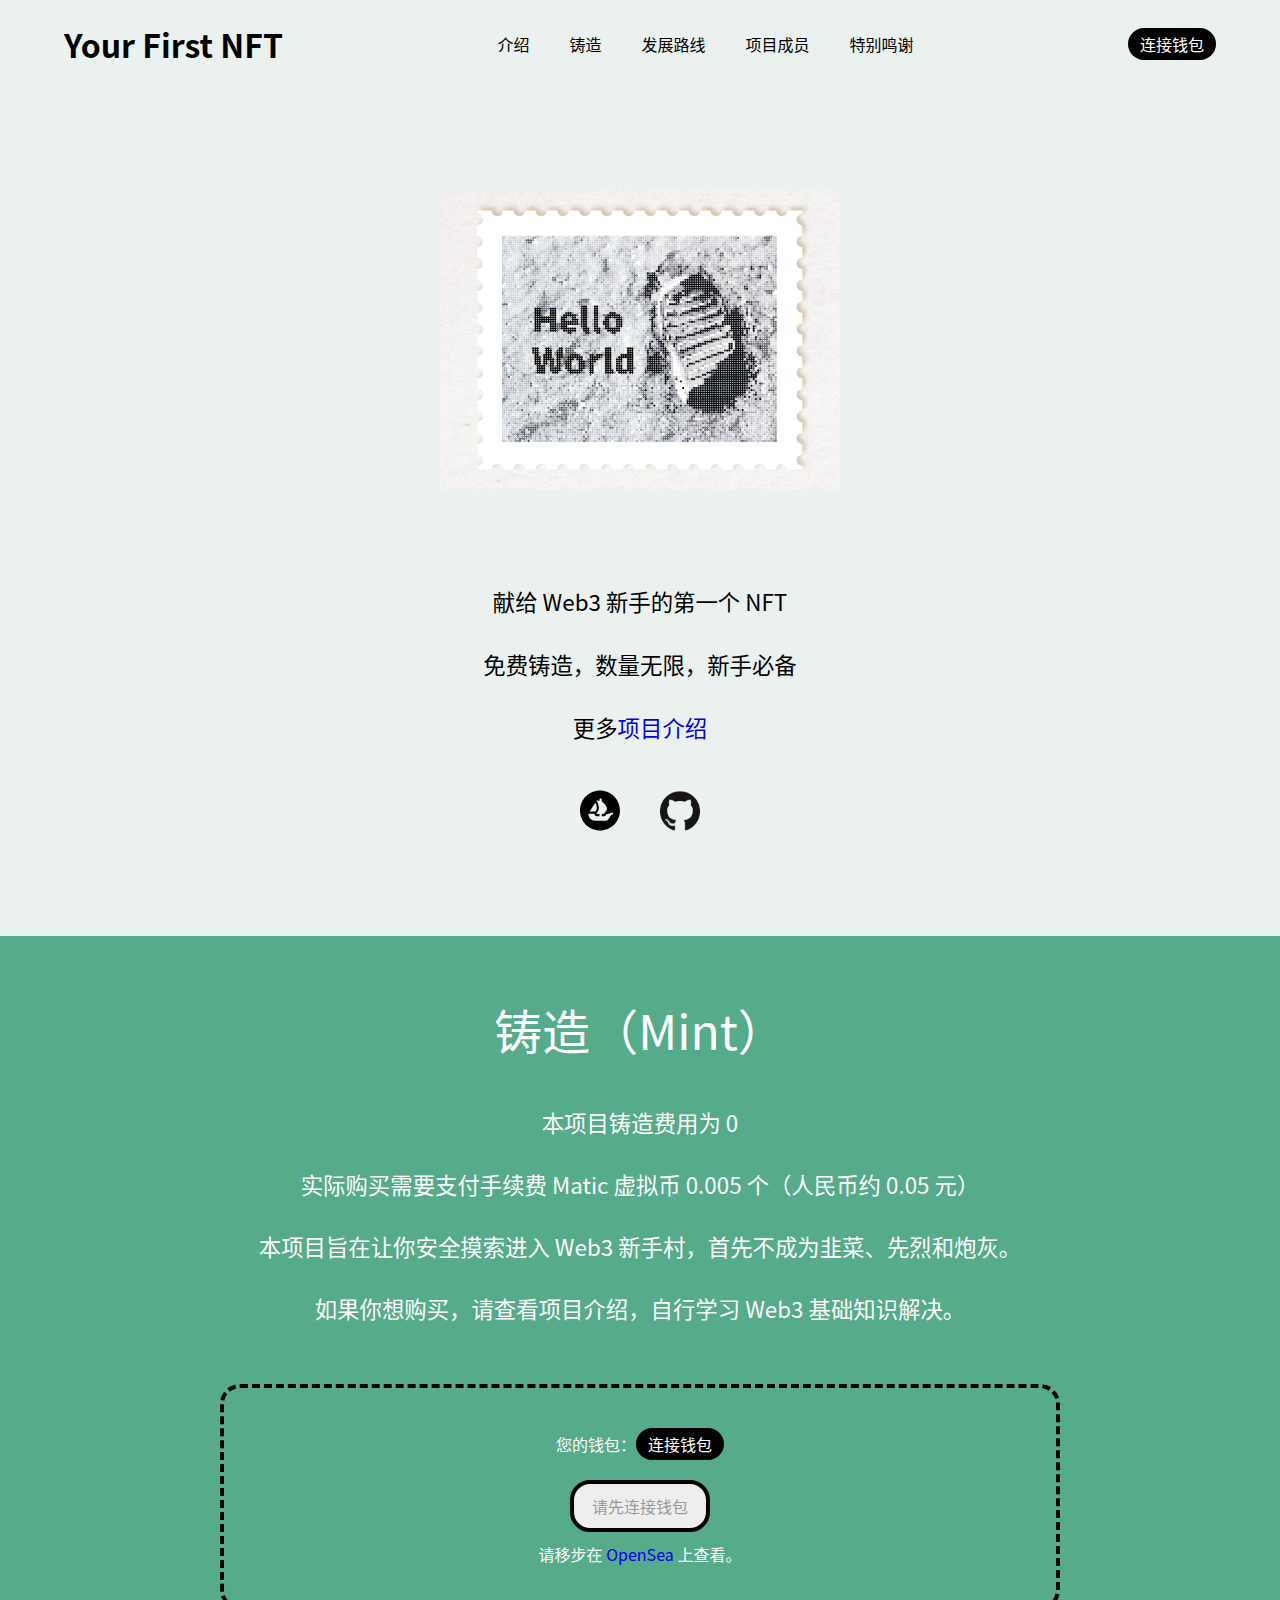
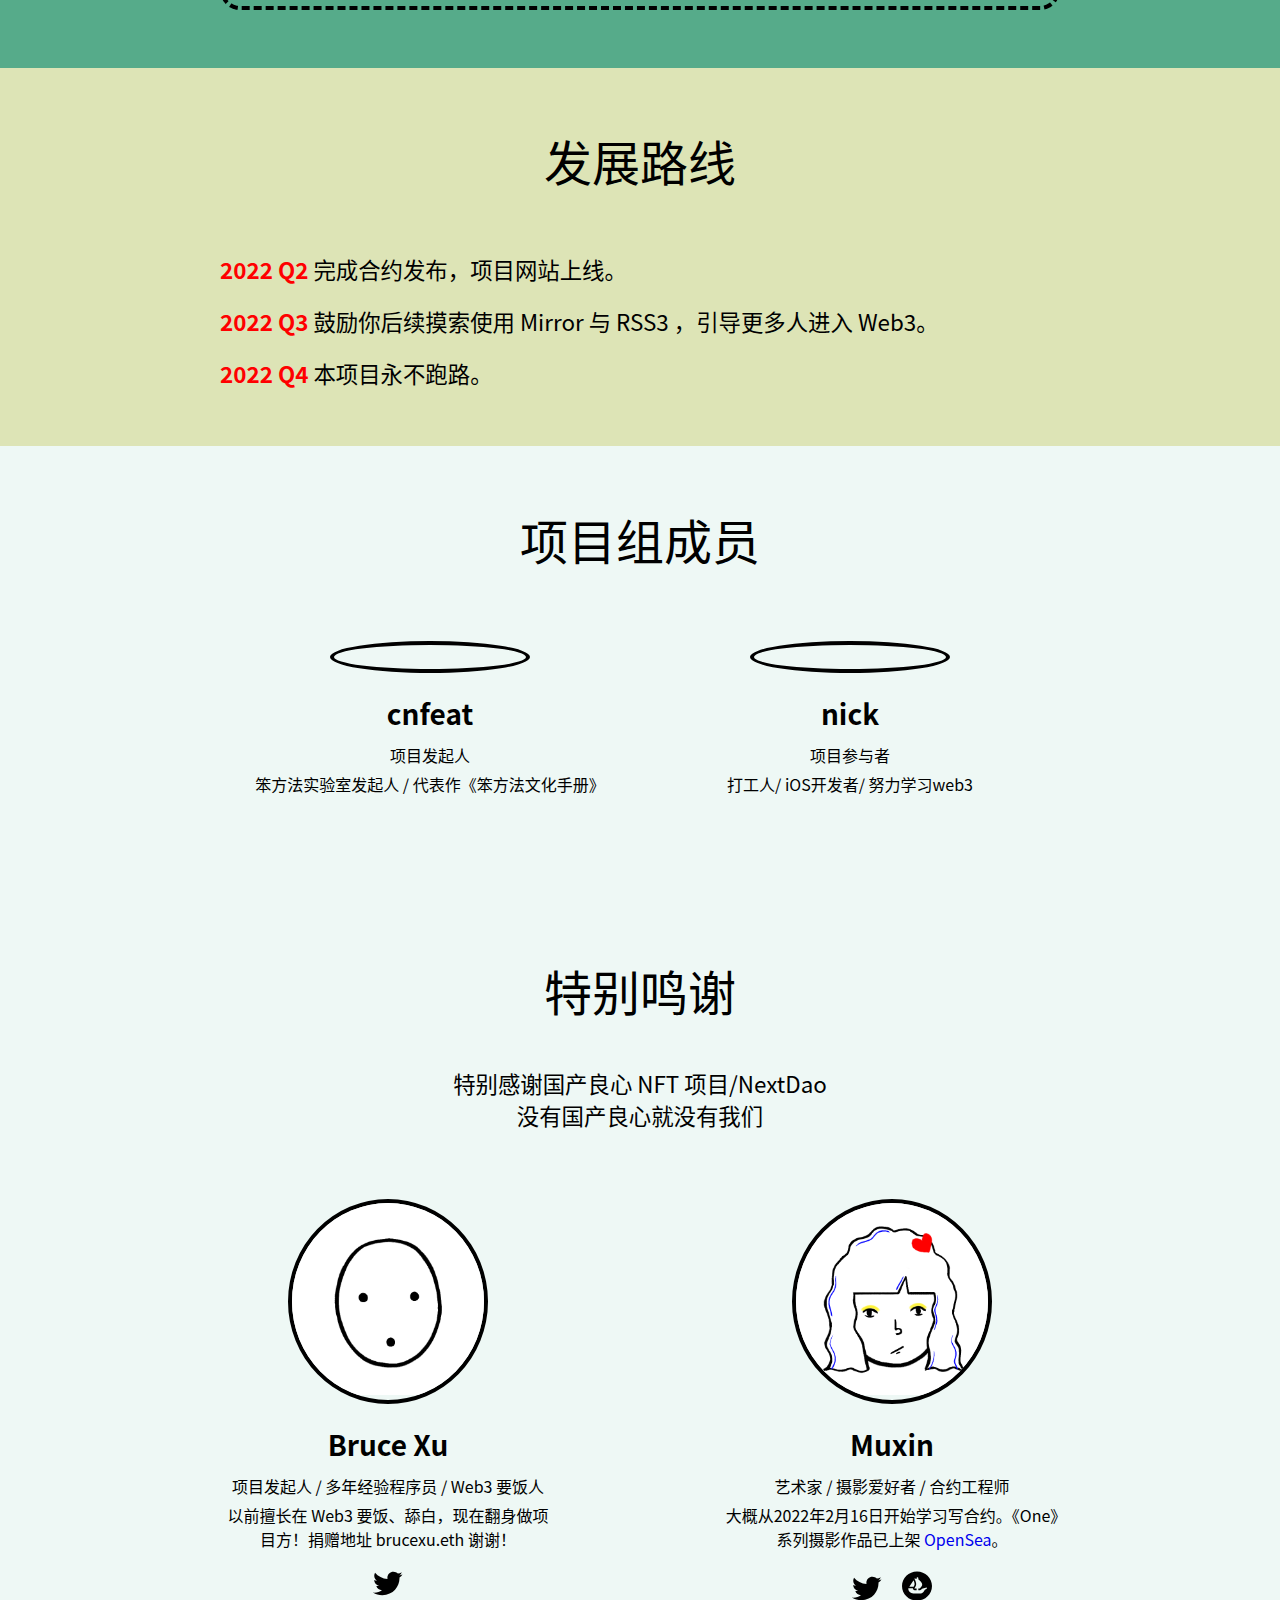
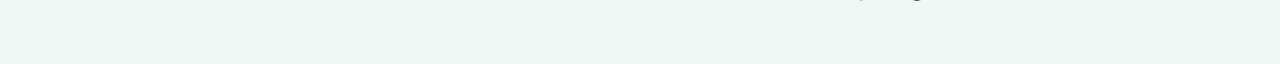
==== commit 5ff1dc91: "update intro icon margin" ====
--- a/index.html
+++ b/index.html
@@ -5,7 +5,7 @@
             gtag('config', '<Your_tracking_ID>', {
               page_path: window.location.pathname,
             });
-          </script><meta name="next-head-count" content="7"/><link rel="preload" href="/_next/static/css/cd3a686ab855655f.css" as="style"/><link rel="stylesheet" href="/_next/static/css/cd3a686ab855655f.css" data-n-g=""/><noscript data-n-css=""></noscript><script defer="" nomodule="" src="/_next/static/chunks/polyfills-5cd94c89d3acac5f.js"></script><script src="/_next/static/chunks/webpack-f47843b07abf1d20.js" defer=""></script><script src="/_next/static/chunks/framework-91d7f78b5b4003c8.js" defer=""></script><script src="/_next/static/chunks/main-59f1ed9830ced99b.js" defer=""></script><script src="/_next/static/chunks/pages/_app-b8990d4065d28cf5.js" defer=""></script><script src="/_next/static/chunks/0a6e12db-99e29cece0cb8fff.js" defer=""></script><script src="/_next/static/chunks/29107295-a2d0c8e72019a3ed.js" defer=""></script><script src="/_next/static/chunks/517-4fc99d9237dbfa37.js" defer=""></script><script src="/_next/static/chunks/pages/index-c205a00ee8da4b50.js" defer=""></script><script src="/_next/static/_94y4rywWSX3d1RxLVuSK/_buildManifest.js" defer=""></script><script src="/_next/static/_94y4rywWSX3d1RxLVuSK/_ssgManifest.js" defer=""></script><script src="/_next/static/_94y4rywWSX3d1RxLVuSK/_middlewareManifest.js" defer=""></script><style data-styled="" data-styled-version="5.3.3">.eFNXc{width:90%;max-width:1200px;margin:0 auto;overflow:hidden;}/*!sc*/
+          </script><meta name="next-head-count" content="7"/><link rel="preload" href="/_next/static/css/cd3a686ab855655f.css" as="style"/><link rel="stylesheet" href="/_next/static/css/cd3a686ab855655f.css" data-n-g=""/><noscript data-n-css=""></noscript><script defer="" nomodule="" src="/_next/static/chunks/polyfills-5cd94c89d3acac5f.js"></script><script src="/_next/static/chunks/webpack-f47843b07abf1d20.js" defer=""></script><script src="/_next/static/chunks/framework-91d7f78b5b4003c8.js" defer=""></script><script src="/_next/static/chunks/main-59f1ed9830ced99b.js" defer=""></script><script src="/_next/static/chunks/pages/_app-b8990d4065d28cf5.js" defer=""></script><script src="/_next/static/chunks/0a6e12db-99e29cece0cb8fff.js" defer=""></script><script src="/_next/static/chunks/29107295-a2d0c8e72019a3ed.js" defer=""></script><script src="/_next/static/chunks/517-4fc99d9237dbfa37.js" defer=""></script><script src="/_next/static/chunks/pages/index-9f00770c750b8665.js" defer=""></script><script src="/_next/static/hPAI2LPuyiO5k4MAu2896/_buildManifest.js" defer=""></script><script src="/_next/static/hPAI2LPuyiO5k4MAu2896/_ssgManifest.js" defer=""></script><script src="/_next/static/hPAI2LPuyiO5k4MAu2896/_middlewareManifest.js" defer=""></script><style data-styled="" data-styled-version="5.3.3">.eFNXc{width:90%;max-width:1200px;margin:0 auto;overflow:hidden;}/*!sc*/
 @media only screen and (max-width:1024px){.eFNXc{padding:30px 0;}}/*!sc*/
 data-styled.g2[id="Container__Content-sc-3x0yao-1"]{content:"eFNXc,"}/*!sc*/
 .kAzRpo{display:-webkit-box;display:-webkit-flex;display:-ms-flexbox;display:flex;-webkit-box-pack:justify;-webkit-justify-content:space-between;-ms-flex-pack:justify;justify-content:space-between;-webkit-align-items:center;-webkit-box-align:center;-ms-flex-align:center;align-items:center;}/*!sc*/
@@ -53,4 +53,4 @@
 data-styled.g23[id="Mint__Content-sc-savry5-0"]{content:"iUqKoN,"}/*!sc*/
 .eQWoRp{display:inline-block;width:140px;text-align:center;padding:10px 10px;border:4px solid #000;border-radius:20px;color:#000;background:#dde4b6;cursor:pointer;opacity:1;}/*!sc*/
 data-styled.g24[id="Mint__StyledMintButton-sc-savry5-1"]{content:"eQWoRp,"}/*!sc*/
-</style></head><body><div id="__next" data-reactroot=""><div><div style="background:#eaf1ef" id="intro" class="Container__ContainerWrapper-sc-3x0yao-0 kimqiI"><div class="Container__Content-sc-3x0yao-1 eFNXc"><div class="Intro__Head-sc-146mj0o-0 kAzRpo"><h1>Your First NFT</h1><div class="Intro__MenuWrapper-sc-146mj0o-1 kzXSdp"><span style="padding:10px 20px" class="Intro__MenuItemText-sc-146mj0o-2 gGNjkz">介绍</span><span style="padding:10px 20px" class="Intro__MenuItemText-sc-146mj0o-2 gGNjkz">铸造</span><span style="padding:10px 20px" class="Intro__MenuItemText-sc-146mj0o-2 gGNjkz">发展路线</span><span style="padding:10px 20px" class="Intro__MenuItemText-sc-146mj0o-2 gGNjkz">项目成员</span><span style="padding:10px 20px" class="Intro__MenuItemText-sc-146mj0o-2 gGNjkz">特别鸣谢</span></div><div style="position:relative"><style data-emotion="css 27jk87">.css-27jk87{font-family:-apple-system,BlinkMacSystemFont,Helvetica Neue,PingFang SC,Microsoft YaHei,Source Han Sans SC,Noto Sans CJK SC,WenQuanYi Micro Hei,Roboto,sans-serif,"Apple Color Emoji","Segoe UI Emoji","Segoe UI Symbol";font-size:0.8125rem;display:-webkit-inline-box;display:-webkit-inline-flex;display:-ms-inline-flexbox;display:inline-flex;-webkit-align-items:center;-webkit-box-align:center;-ms-flex-align:center;align-items:center;-webkit-box-pack:center;-ms-flex-pack:center;-webkit-justify-content:center;justify-content:center;height:32px;color:#fff;background-color:#000;border-radius:16px;white-space:nowrap;-webkit-transition:background-color 300ms cubic-bezier(0.4, 0, 0.2, 1) 0ms,box-shadow 300ms cubic-bezier(0.4, 0, 0.2, 1) 0ms;transition:background-color 300ms cubic-bezier(0.4, 0, 0.2, 1) 0ms,box-shadow 300ms cubic-bezier(0.4, 0, 0.2, 1) 0ms;cursor:default;outline:0;-webkit-text-decoration:none;text-decoration:none;border:0;padding:0;vertical-align:middle;box-sizing:border-box;-webkit-user-select:none;-moz-user-select:none;-ms-user-select:none;user-select:none;-webkit-tap-highlight-color:transparent;cursor:pointer;}.css-27jk87.Mui-disabled{opacity:0.38;pointer-events:none;}.css-27jk87 .MuiChip-avatar{margin-left:5px;margin-right:-6px;width:24px;height:24px;color:#616161;font-size:0.75rem;}.css-27jk87 .MuiChip-avatarColorPrimary{color:#fff;background-color:rgb(0, 0, 0);}.css-27jk87 .MuiChip-avatarColorSecondary{color:#fff;background-color:#7b1fa2;}.css-27jk87 .MuiChip-avatarSmall{margin-left:4px;margin-right:-4px;width:18px;height:18px;font-size:0.625rem;}.css-27jk87 .MuiChip-icon{color:inherit;margin-left:5px;margin-right:-6px;}.css-27jk87 .MuiChip-deleteIcon{-webkit-tap-highlight-color:transparent;color:rgba(255, 255, 255, 0.7);font-size:22px;cursor:pointer;margin:0 5px 0 -6px;}.css-27jk87 .MuiChip-deleteIcon:hover{color:rgba(0, 0, 0, 0.4);}.css-27jk87 .MuiChip-deleteIcon:hover,.css-27jk87 .MuiChip-deleteIcon:active{color:#fff;}.css-27jk87:hover{background-color:rgba(0, 0, 0, 0.12);}.css-27jk87.Mui-focusVisible{background-color:rgba(0, 0, 0, 0.2);}.css-27jk87:active{box-shadow:0px 2px 1px -1px rgba(0,0,0,0.2),0px 1px 1px 0px rgba(0,0,0,0.14),0px 1px 3px 0px rgba(0,0,0,0.12);}.css-27jk87:hover,.css-27jk87.Mui-focusVisible{background-color:rgb(0, 0, 0);}</style><style data-emotion="css ymdxnh">.css-ymdxnh{display:-webkit-inline-box;display:-webkit-inline-flex;display:-ms-inline-flexbox;display:inline-flex;-webkit-align-items:center;-webkit-box-align:center;-ms-flex-align:center;align-items:center;-webkit-box-pack:center;-ms-flex-pack:center;-webkit-justify-content:center;justify-content:center;position:relative;box-sizing:border-box;-webkit-tap-highlight-color:transparent;background-color:transparent;outline:0;border:0;margin:0;border-radius:0;padding:0;cursor:pointer;-webkit-user-select:none;-moz-user-select:none;-ms-user-select:none;user-select:none;vertical-align:middle;-moz-appearance:none;-webkit-appearance:none;-webkit-text-decoration:none;text-decoration:none;color:inherit;font-family:-apple-system,BlinkMacSystemFont,Helvetica Neue,PingFang SC,Microsoft YaHei,Source Han Sans SC,Noto Sans CJK SC,WenQuanYi Micro Hei,Roboto,sans-serif,"Apple Color Emoji","Segoe UI Emoji","Segoe UI Symbol";font-size:0.8125rem;display:-webkit-inline-box;display:-webkit-inline-flex;display:-ms-inline-flexbox;display:inline-flex;-webkit-align-items:center;-webkit-box-align:center;-ms-flex-align:center;align-items:center;-webkit-box-pack:center;-ms-flex-pack:center;-webkit-justify-content:center;justify-content:center;height:32px;color:#fff;background-color:#000;border-radius:16px;white-space:nowrap;-webkit-transition:background-color 300ms cubic-bezier(0.4, 0, 0.2, 1) 0ms,box-shadow 300ms cubic-bezier(0.4, 0, 0.2, 1) 0ms;transition:background-color 300ms cubic-bezier(0.4, 0, 0.2, 1) 0ms,box-shadow 300ms cubic-bezier(0.4, 0, 0.2, 1) 0ms;cursor:default;outline:0;-webkit-text-decoration:none;text-decoration:none;border:0;padding:0;vertical-align:middle;box-sizing:border-box;-webkit-user-select:none;-moz-user-select:none;-ms-user-select:none;user-select:none;-webkit-tap-highlight-color:transparent;cursor:pointer;}.css-ymdxnh::-moz-focus-inner{border-style:none;}.css-ymdxnh.Mui-disabled{pointer-events:none;cursor:default;}@media print{.css-ymdxnh{-webkit-print-color-adjust:exact;color-adjust:exact;}}.css-ymdxnh.Mui-disabled{opacity:0.38;pointer-events:none;}.css-ymdxnh .MuiChip-avatar{margin-left:5px;margin-right:-6px;width:24px;height:24px;color:#616161;font-size:0.75rem;}.css-ymdxnh .MuiChip-avatarColorPrimary{color:#fff;background-color:rgb(0, 0, 0);}.css-ymdxnh .MuiChip-avatarColorSecondary{color:#fff;background-color:#7b1fa2;}.css-ymdxnh .MuiChip-avatarSmall{margin-left:4px;margin-right:-4px;width:18px;height:18px;font-size:0.625rem;}.css-ymdxnh .MuiChip-icon{color:inherit;margin-left:5px;margin-right:-6px;}.css-ymdxnh .MuiChip-deleteIcon{-webkit-tap-highlight-color:transparent;color:rgba(255, 255, 255, 0.7);font-size:22px;cursor:pointer;margin:0 5px 0 -6px;}.css-ymdxnh .MuiChip-deleteIcon:hover{color:rgba(0, 0, 0, 0.4);}.css-ymdxnh .MuiChip-deleteIcon:hover,.css-ymdxnh .MuiChip-deleteIcon:active{color:#fff;}.css-ymdxnh:hover{background-color:rgba(0, 0, 0, 0.12);}.css-ymdxnh.Mui-focusVisible{background-color:rgba(0, 0, 0, 0.2);}.css-ymdxnh:active{box-shadow:0px 2px 1px -1px rgba(0,0,0,0.2),0px 1px 1px 0px rgba(0,0,0,0.14),0px 1px 3px 0px rgba(0,0,0,0.12);}.css-ymdxnh:hover,.css-ymdxnh.Mui-focusVisible{background-color:rgb(0, 0, 0);}</style><div class="MuiButtonBase-root MuiChip-root MuiChip-filled MuiChip-sizeMedium MuiChip-colorPrimary MuiChip-clickable MuiChip-clickableColorPrimary MuiChip-filledPrimary css-ymdxnh" tabindex="0" role="button" style="font-size:16px"><style data-emotion="css 9iedg7">.css-9iedg7{overflow:hidden;text-overflow:ellipsis;padding-left:12px;padding-right:12px;white-space:nowrap;}</style><span class="MuiChip-label MuiChip-labelMedium css-9iedg7">连接钱包</span></div></div></div><div class="Intro__Content-sc-146mj0o-3 lioSGr"><div class="Intro__ContentImage-sc-146mj0o-4 cKEbHA"><img style="width:400px" src="/images/firstnft1.png"/></div><style data-emotion="css 1c92mlz">.css-1c92mlz{margin:0;font-size:1.4rem;margin-bottom:0.35em;}@media (max-width: 1024px){.css-1c92mlz{font-size:1.2rem;}}</style><p class="MuiTypography-root MuiTypography-body1 MuiTypography-gutterBottom css-1c92mlz" style="margin-top:8.3333333%">献给 Web3  新手的第一个 NFT</p><style data-emotion="css 1c92mlz">.css-1c92mlz{margin:0;font-size:1.4rem;margin-bottom:0.35em;}@media (max-width: 1024px){.css-1c92mlz{font-size:1.2rem;}}</style><p class="MuiTypography-root MuiTypography-body1 MuiTypography-gutterBottom css-1c92mlz" style="margin-top:2%">免费铸造，数量无限，新手必备<br/></p><style data-emotion="css 1c92mlz">.css-1c92mlz{margin:0;font-size:1.4rem;margin-bottom:0.35em;}@media (max-width: 1024px){.css-1c92mlz{font-size:1.2rem;}}</style><p class="MuiTypography-root MuiTypography-body1 MuiTypography-gutterBottom css-1c92mlz" style="margin-top:2%">更多<a href="https://github.com/yourfirstnft/YourFirstNFT" target="_blank" rel="noreferrer">项目介绍</a><br/></p><div style="padding:40px 0"><a href="https://opensea.io/collection/yourfirstnft-v3" target="_blank" rel="noreferrer" aria-label="官方 OpenSea" class=""><img style="cursor:pointer;width:40px;margin-right:40px" src="/icons/opensea.svg"/></a><style data-emotion="css 1e2dcm1">.css-1e2dcm1{z-index:1500;pointer-events:none;}</style><a href="https://github.com/yourfirstnft/YourFirstNFT" target="_blank" rel="noreferrer" aria-label="官方 github" class=""><img style="cursor:pointer;width:40px;margin-right:40px" src="/icons/github.png"/></a><style data-emotion="css 1e2dcm1">.css-1e2dcm1{z-index:1500;pointer-events:none;}</style></div></div></div></div><div style="background:#56ab8a;color:#fff" id="mint" class="Container__ContainerWrapper-sc-3x0yao-0 kimqiI"><div class="Container__Content-sc-3x0yao-1 eFNXc"><style data-emotion="css xkn0sy">.css-xkn0sy{margin:0;font-size:3rem;font-weight:normal;margin-bottom:0.35em;}@media (max-width: 1024px){.css-xkn0sy{font-size:2rem;}}</style><div class="MuiTypography-root MuiTypography-h3 MuiTypography-gutterBottom css-xkn0sy" style="text-align:center;margin-top:5%">铸造（Mint）</div><div class="Mint__Content-sc-savry5-0 iUqKoN"><style data-emotion="css 1c92mlz">.css-1c92mlz{margin:0;font-size:1.4rem;margin-bottom:0.35em;}@media (max-width: 1024px){.css-1c92mlz{font-size:1.2rem;}}</style><p class="MuiTypography-root MuiTypography-body1 MuiTypography-gutterBottom css-1c92mlz" style="margin-top:5%;text-align:center">本项目铸造费用为 0</p><style data-emotion="css 1c92mlz">.css-1c92mlz{margin:0;font-size:1.4rem;margin-bottom:0.35em;}@media (max-width: 1024px){.css-1c92mlz{font-size:1.2rem;}}</style><p class="MuiTypography-root MuiTypography-body1 MuiTypography-gutterBottom css-1c92mlz" style="margin-top:30px;text-align:center">实际购买需要支付手续费 Matic 虚拟币 0.005 个（人民币约 0.05 元）</p><style data-emotion="css 1c92mlz">.css-1c92mlz{margin:0;font-size:1.4rem;margin-bottom:0.35em;}@media (max-width: 1024px){.css-1c92mlz{font-size:1.2rem;}}</style><p class="MuiTypography-root MuiTypography-body1 MuiTypography-gutterBottom css-1c92mlz" style="margin-top:30px;text-align:center">本项目旨在让你安全摸索进入 Web3 新手村，首先不成为韭菜、先烈和炮灰。</p><style data-emotion="css 1c92mlz">.css-1c92mlz{margin:0;font-size:1.4rem;margin-bottom:0.35em;}@media (max-width: 1024px){.css-1c92mlz{font-size:1.2rem;}}</style><p class="MuiTypography-root MuiTypography-body1 MuiTypography-gutterBottom css-1c92mlz" style="margin-top:30px;text-align:center">如果你想购买，请查看项目介绍，自行学习 Web3 基础知识解决。</p><div style="margin-top:60px;border:4px dashed #000;padding:40px;border-radius:20px"><div style="display:flex;flex-direction:column;align-items:center"><div style="margin-bottom:20px;display:flex;align-items:center">您的钱包： <div style="position:relative"><style data-emotion="css 27jk87">.css-27jk87{font-family:-apple-system,BlinkMacSystemFont,Helvetica Neue,PingFang SC,Microsoft YaHei,Source Han Sans SC,Noto Sans CJK SC,WenQuanYi Micro Hei,Roboto,sans-serif,"Apple Color Emoji","Segoe UI Emoji","Segoe UI Symbol";font-size:0.8125rem;display:-webkit-inline-box;display:-webkit-inline-flex;display:-ms-inline-flexbox;display:inline-flex;-webkit-align-items:center;-webkit-box-align:center;-ms-flex-align:center;align-items:center;-webkit-box-pack:center;-ms-flex-pack:center;-webkit-justify-content:center;justify-content:center;height:32px;color:#fff;background-color:#000;border-radius:16px;white-space:nowrap;-webkit-transition:background-color 300ms cubic-bezier(0.4, 0, 0.2, 1) 0ms,box-shadow 300ms cubic-bezier(0.4, 0, 0.2, 1) 0ms;transition:background-color 300ms cubic-bezier(0.4, 0, 0.2, 1) 0ms,box-shadow 300ms cubic-bezier(0.4, 0, 0.2, 1) 0ms;cursor:default;outline:0;-webkit-text-decoration:none;text-decoration:none;border:0;padding:0;vertical-align:middle;box-sizing:border-box;-webkit-user-select:none;-moz-user-select:none;-ms-user-select:none;user-select:none;-webkit-tap-highlight-color:transparent;cursor:pointer;}.css-27jk87.Mui-disabled{opacity:0.38;pointer-events:none;}.css-27jk87 .MuiChip-avatar{margin-left:5px;margin-right:-6px;width:24px;height:24px;color:#616161;font-size:0.75rem;}.css-27jk87 .MuiChip-avatarColorPrimary{color:#fff;background-color:rgb(0, 0, 0);}.css-27jk87 .MuiChip-avatarColorSecondary{color:#fff;background-color:#7b1fa2;}.css-27jk87 .MuiChip-avatarSmall{margin-left:4px;margin-right:-4px;width:18px;height:18px;font-size:0.625rem;}.css-27jk87 .MuiChip-icon{color:inherit;margin-left:5px;margin-right:-6px;}.css-27jk87 .MuiChip-deleteIcon{-webkit-tap-highlight-color:transparent;color:rgba(255, 255, 255, 0.7);font-size:22px;cursor:pointer;margin:0 5px 0 -6px;}.css-27jk87 .MuiChip-deleteIcon:hover{color:rgba(0, 0, 0, 0.4);}.css-27jk87 .MuiChip-deleteIcon:hover,.css-27jk87 .MuiChip-deleteIcon:active{color:#fff;}.css-27jk87:hover{background-color:rgba(0, 0, 0, 0.12);}.css-27jk87.Mui-focusVisible{background-color:rgba(0, 0, 0, 0.2);}.css-27jk87:active{box-shadow:0px 2px 1px -1px rgba(0,0,0,0.2),0px 1px 1px 0px rgba(0,0,0,0.14),0px 1px 3px 0px rgba(0,0,0,0.12);}.css-27jk87:hover,.css-27jk87.Mui-focusVisible{background-color:rgb(0, 0, 0);}</style><style data-emotion="css ymdxnh">.css-ymdxnh{display:-webkit-inline-box;display:-webkit-inline-flex;display:-ms-inline-flexbox;display:inline-flex;-webkit-align-items:center;-webkit-box-align:center;-ms-flex-align:center;align-items:center;-webkit-box-pack:center;-ms-flex-pack:center;-webkit-justify-content:center;justify-content:center;position:relative;box-sizing:border-box;-webkit-tap-highlight-color:transparent;background-color:transparent;outline:0;border:0;margin:0;border-radius:0;padding:0;cursor:pointer;-webkit-user-select:none;-moz-user-select:none;-ms-user-select:none;user-select:none;vertical-align:middle;-moz-appearance:none;-webkit-appearance:none;-webkit-text-decoration:none;text-decoration:none;color:inherit;font-family:-apple-system,BlinkMacSystemFont,Helvetica Neue,PingFang SC,Microsoft YaHei,Source Han Sans SC,Noto Sans CJK SC,WenQuanYi Micro Hei,Roboto,sans-serif,"Apple Color Emoji","Segoe UI Emoji","Segoe UI Symbol";font-size:0.8125rem;display:-webkit-inline-box;display:-webkit-inline-flex;display:-ms-inline-flexbox;display:inline-flex;-webkit-align-items:center;-webkit-box-align:center;-ms-flex-align:center;align-items:center;-webkit-box-pack:center;-ms-flex-pack:center;-webkit-justify-content:center;justify-content:center;height:32px;color:#fff;background-color:#000;border-radius:16px;white-space:nowrap;-webkit-transition:background-color 300ms cubic-bezier(0.4, 0, 0.2, 1) 0ms,box-shadow 300ms cubic-bezier(0.4, 0, 0.2, 1) 0ms;transition:background-color 300ms cubic-bezier(0.4, 0, 0.2, 1) 0ms,box-shadow 300ms cubic-bezier(0.4, 0, 0.2, 1) 0ms;cursor:default;outline:0;-webkit-text-decoration:none;text-decoration:none;border:0;padding:0;vertical-align:middle;box-sizing:border-box;-webkit-user-select:none;-moz-user-select:none;-ms-user-select:none;user-select:none;-webkit-tap-highlight-color:transparent;cursor:pointer;}.css-ymdxnh::-moz-focus-inner{border-style:none;}.css-ymdxnh.Mui-disabled{pointer-events:none;cursor:default;}@media print{.css-ymdxnh{-webkit-print-color-adjust:exact;color-adjust:exact;}}.css-ymdxnh.Mui-disabled{opacity:0.38;pointer-events:none;}.css-ymdxnh .MuiChip-avatar{margin-left:5px;margin-right:-6px;width:24px;height:24px;color:#616161;font-size:0.75rem;}.css-ymdxnh .MuiChip-avatarColorPrimary{color:#fff;background-color:rgb(0, 0, 0);}.css-ymdxnh .MuiChip-avatarColorSecondary{color:#fff;background-color:#7b1fa2;}.css-ymdxnh .MuiChip-avatarSmall{margin-left:4px;margin-right:-4px;width:18px;height:18px;font-size:0.625rem;}.css-ymdxnh .MuiChip-icon{color:inherit;margin-left:5px;margin-right:-6px;}.css-ymdxnh .MuiChip-deleteIcon{-webkit-tap-highlight-color:transparent;color:rgba(255, 255, 255, 0.7);font-size:22px;cursor:pointer;margin:0 5px 0 -6px;}.css-ymdxnh .MuiChip-deleteIcon:hover{color:rgba(0, 0, 0, 0.4);}.css-ymdxnh .MuiChip-deleteIcon:hover,.css-ymdxnh .MuiChip-deleteIcon:active{color:#fff;}.css-ymdxnh:hover{background-color:rgba(0, 0, 0, 0.12);}.css-ymdxnh.Mui-focusVisible{background-color:rgba(0, 0, 0, 0.2);}.css-ymdxnh:active{box-shadow:0px 2px 1px -1px rgba(0,0,0,0.2),0px 1px 1px 0px rgba(0,0,0,0.14),0px 1px 3px 0px rgba(0,0,0,0.12);}.css-ymdxnh:hover,.css-ymdxnh.Mui-focusVisible{background-color:rgb(0, 0, 0);}</style><div class="MuiButtonBase-root MuiChip-root MuiChip-filled MuiChip-sizeMedium MuiChip-colorPrimary MuiChip-clickable MuiChip-clickableColorPrimary MuiChip-filledPrimary css-ymdxnh" tabindex="0" role="button" style="font-size:16px"><style data-emotion="css 9iedg7">.css-9iedg7{overflow:hidden;text-overflow:ellipsis;padding-left:12px;padding-right:12px;white-space:nowrap;}</style><span class="MuiChip-label MuiChip-labelMedium css-9iedg7">连接钱包</span></div></div> </div><div style="background:#eee;color:#999;cursor:not-allowed" class="Mint__StyledMintButton-sc-savry5-1 eQWoRp">请先连接钱包</div><div style="margin-top:10px">请移步在<!-- --> <a href="https://opensea.io/collection/yourfirstnft-v3" target="_blank" rel="noreferrer">OpenSea</a> <!-- -->上查看。</div></div></div></div></div></div><div style="background:#dde4b6" id="roadmap" class="Container__ContainerWrapper-sc-3x0yao-0 kimqiI"><div class="Container__Content-sc-3x0yao-1 eFNXc"><style data-emotion="css xkn0sy">.css-xkn0sy{margin:0;font-size:3rem;font-weight:normal;margin-bottom:0.35em;}@media (max-width: 1024px){.css-xkn0sy{font-size:2rem;}}</style><div class="MuiTypography-root MuiTypography-h3 MuiTypography-gutterBottom css-xkn0sy" style="text-align:center;margin-top:5%">发展路线</div><div class="Roadmap__Content-sc-sbn92b-0 hYWnBD"><style data-emotion="css 1c92mlz">.css-1c92mlz{margin:0;font-size:1.4rem;margin-bottom:0.35em;}@media (max-width: 1024px){.css-1c92mlz{font-size:1.2rem;}}</style><p class="MuiTypography-root MuiTypography-body1 MuiTypography-gutterBottom css-1c92mlz" style="margin-bottom:20px;margin-top:4%"><strong>2022 Q2</strong> <!-- -->完成合约发布，项目网站上线。</p><style data-emotion="css 1c92mlz">.css-1c92mlz{margin:0;font-size:1.4rem;margin-bottom:0.35em;}@media (max-width: 1024px){.css-1c92mlz{font-size:1.2rem;}}</style><p class="MuiTypography-root MuiTypography-body1 MuiTypography-gutterBottom css-1c92mlz" style="margin-bottom:20px"><strong>2022 Q3</strong> <!-- -->鼓励你后续摸索使用 Mirror 与 RSS3 ，引导更多人进入 Web3。</p><style data-emotion="css 1c92mlz">.css-1c92mlz{margin:0;font-size:1.4rem;margin-bottom:0.35em;}@media (max-width: 1024px){.css-1c92mlz{font-size:1.2rem;}}</style><p class="MuiTypography-root MuiTypography-body1 MuiTypography-gutterBottom css-1c92mlz" style="margin-bottom:20px"><strong>2022 Q4</strong> <!-- -->本项目永不跑路。</p></div></div></div><div style="background:#eef8f5" id="team" class="Container__ContainerWrapper-sc-3x0yao-0 kimqiI"><div class="Container__Content-sc-3x0yao-1 eFNXc"><style data-emotion="css xkn0sy">.css-xkn0sy{margin:0;font-size:3rem;font-weight:normal;margin-bottom:0.35em;}@media (max-width: 1024px){.css-xkn0sy{font-size:2rem;}}</style><div class="MuiTypography-root MuiTypography-h3 MuiTypography-gutterBottom css-xkn0sy" style="text-align:center;margin-top:5%">项目组成员</div><div class="Team__Content-sc-1aymr88-0 gXRnMi"><div class="Team__TeamWrapper-sc-1aymr88-3 gSAofb"><div class="Team__TeamMemberWrapper-sc-1aymr88-2 dOINKl"><div class="Team__Avatar-sc-1aymr88-1 jaQHZX"><img src="/one/cnfeat.jpg" alt=""/></div><div style="text-align:center;margin-top:20px"><div style="font-size:28px;font-weight:bold">cnfeat</div><div style="margin-top:10px">项目发起人</div><div style="margin-top:5px">笨方法实验室发起人 / 代表作《笨方法文化手册》</div><div style="margin-top:20px"><a href="http://www.HardWayLab.com" target="_blank" rel="noreferrer"><img style="width:30px" src="/icons/blog.svg" alt=""/></a></div></div></div><div class="Team__TeamMemberWrapper-sc-1aymr88-2 dOINKl"><div class="Team__Avatar-sc-1aymr88-1 jaQHZX"><img src="/one/nick.jpg" alt=""/></div><div style="text-align:center;margin-top:20px"><div style="font-size:28px;font-weight:bold">nick</div><div style="margin-top:10px">项目参与者</div><div style="margin-top:5px">打工人/ iOS开发者/ 努力学习web3</div><div style="margin-top:20px"><a href="https://www.devzhangh.com/" target="_blank" rel="noreferrer"><img style="width:30px" src="/icons/blog.svg" alt=""/></a></div></div></div></div></div></div></div><div style="background:#eef8f5" id="thanks" class="Container__ContainerWrapper-sc-3x0yao-0 kimqiI"><div class="Container__Content-sc-3x0yao-1 eFNXc"><style data-emotion="css xkn0sy">.css-xkn0sy{margin:0;font-size:3rem;font-weight:normal;margin-bottom:0.35em;}@media (max-width: 1024px){.css-xkn0sy{font-size:2rem;}}</style><div class="MuiTypography-root MuiTypography-h3 MuiTypography-gutterBottom css-xkn0sy" style="text-align:center;margin-top:5%">特别鸣谢</div><div class="Thanks__Content-sc-tyc9dt-0 cKDLah"><style data-emotion="css 1c92mlz">.css-1c92mlz{margin:0;font-size:1.4rem;margin-bottom:0.35em;}@media (max-width: 1024px){.css-1c92mlz{font-size:1.2rem;}}</style><p class="MuiTypography-root MuiTypography-body1 MuiTypography-gutterBottom css-1c92mlz" style="margin-top:5%;text-align:center">特别感谢国产良心 NFT 项目/NextDao<br/>没有国产良心就没有我们</p><div class="Thanks__ThanksTeamWrapper-sc-tyc9dt-3 hwleOP"><div class="Thanks__ThanksTeamMemberWrapper-sc-tyc9dt-2 eqRtTE"><div class="Thanks__Avatar-sc-tyc9dt-1 fwYkjM"><img src="/one/bruce.jpg" alt=""/></div><div style="text-align:center;margin-top:20px"><div style="font-size:28px;font-weight:bold">Bruce Xu</div><div style="margin-top:10px">项目发起人 / 多年经验程序员 / Web3 要饭人</div><div style="margin-top:5px">以前擅长在 Web3 要饭、舔白，现在翻身做项目方！捐赠地址 brucexu.eth 谢谢！</div><div style="margin-top:20px"><a href="https://twitter.com/brucexu_eth" target="_blank" rel="noreferrer"><img style="width:30px" src="/icons/twitter.svg" alt=""/></a></div></div></div><div class="Thanks__ThanksTeamMemberWrapper-sc-tyc9dt-2 eqRtTE"><div class="Thanks__Avatar-sc-tyc9dt-1 fwYkjM"><img src="/one/muxin.jpg" alt=""/></div><div style="text-align:center;margin-top:20px"><div style="font-size:28px;font-weight:bold">Muxin</div><div style="margin-top:10px">艺术家 / 摄影爱好者 / 合约工程师</div><div style="margin-top:5px"><div>大概从2022年2月16日开始学习写合约。《One》系列摄影作品已上架<!-- --> <a href="https://opensea.io/collection/one-series-photography" target="_blank" rel="noreferrer">OpenSea</a>。</div></div><div style="margin-top:20px"><a href="https://twitter.com/muxin_eth" target="_blank" rel="noreferrer"><img style="width:30px" src="/icons/twitter.svg" alt=""/></a><a href="https://opensea.io/collection/one-series-photography" target="_blank" rel="noreferrer" style="margin-left:20px"><img style="width:30px" src="/icons/opensea.svg" alt=""/></a></div></div></div></div></div></div></div></div></div><script id="__NEXT_DATA__" type="application/json">{"props":{"pageProps":{}},"page":"/","query":{},"buildId":"_94y4rywWSX3d1RxLVuSK","nextExport":true,"autoExport":true,"isFallback":false,"scriptLoader":[]}</script></body></html>+</style></head><body><div id="__next" data-reactroot=""><div><div style="background:#eaf1ef" id="intro" class="Container__ContainerWrapper-sc-3x0yao-0 kimqiI"><div class="Container__Content-sc-3x0yao-1 eFNXc"><div class="Intro__Head-sc-146mj0o-0 kAzRpo"><h1>Your First NFT</h1><div class="Intro__MenuWrapper-sc-146mj0o-1 kzXSdp"><span style="padding:10px 20px" class="Intro__MenuItemText-sc-146mj0o-2 gGNjkz">介绍</span><span style="padding:10px 20px" class="Intro__MenuItemText-sc-146mj0o-2 gGNjkz">铸造</span><span style="padding:10px 20px" class="Intro__MenuItemText-sc-146mj0o-2 gGNjkz">发展路线</span><span style="padding:10px 20px" class="Intro__MenuItemText-sc-146mj0o-2 gGNjkz">项目成员</span><span style="padding:10px 20px" class="Intro__MenuItemText-sc-146mj0o-2 gGNjkz">特别鸣谢</span></div><div style="position:relative"><style data-emotion="css 27jk87">.css-27jk87{font-family:-apple-system,BlinkMacSystemFont,Helvetica Neue,PingFang SC,Microsoft YaHei,Source Han Sans SC,Noto Sans CJK SC,WenQuanYi Micro Hei,Roboto,sans-serif,"Apple Color Emoji","Segoe UI Emoji","Segoe UI Symbol";font-size:0.8125rem;display:-webkit-inline-box;display:-webkit-inline-flex;display:-ms-inline-flexbox;display:inline-flex;-webkit-align-items:center;-webkit-box-align:center;-ms-flex-align:center;align-items:center;-webkit-box-pack:center;-ms-flex-pack:center;-webkit-justify-content:center;justify-content:center;height:32px;color:#fff;background-color:#000;border-radius:16px;white-space:nowrap;-webkit-transition:background-color 300ms cubic-bezier(0.4, 0, 0.2, 1) 0ms,box-shadow 300ms cubic-bezier(0.4, 0, 0.2, 1) 0ms;transition:background-color 300ms cubic-bezier(0.4, 0, 0.2, 1) 0ms,box-shadow 300ms cubic-bezier(0.4, 0, 0.2, 1) 0ms;cursor:default;outline:0;-webkit-text-decoration:none;text-decoration:none;border:0;padding:0;vertical-align:middle;box-sizing:border-box;-webkit-user-select:none;-moz-user-select:none;-ms-user-select:none;user-select:none;-webkit-tap-highlight-color:transparent;cursor:pointer;}.css-27jk87.Mui-disabled{opacity:0.38;pointer-events:none;}.css-27jk87 .MuiChip-avatar{margin-left:5px;margin-right:-6px;width:24px;height:24px;color:#616161;font-size:0.75rem;}.css-27jk87 .MuiChip-avatarColorPrimary{color:#fff;background-color:rgb(0, 0, 0);}.css-27jk87 .MuiChip-avatarColorSecondary{color:#fff;background-color:#7b1fa2;}.css-27jk87 .MuiChip-avatarSmall{margin-left:4px;margin-right:-4px;width:18px;height:18px;font-size:0.625rem;}.css-27jk87 .MuiChip-icon{color:inherit;margin-left:5px;margin-right:-6px;}.css-27jk87 .MuiChip-deleteIcon{-webkit-tap-highlight-color:transparent;color:rgba(255, 255, 255, 0.7);font-size:22px;cursor:pointer;margin:0 5px 0 -6px;}.css-27jk87 .MuiChip-deleteIcon:hover{color:rgba(0, 0, 0, 0.4);}.css-27jk87 .MuiChip-deleteIcon:hover,.css-27jk87 .MuiChip-deleteIcon:active{color:#fff;}.css-27jk87:hover{background-color:rgba(0, 0, 0, 0.12);}.css-27jk87.Mui-focusVisible{background-color:rgba(0, 0, 0, 0.2);}.css-27jk87:active{box-shadow:0px 2px 1px -1px rgba(0,0,0,0.2),0px 1px 1px 0px rgba(0,0,0,0.14),0px 1px 3px 0px rgba(0,0,0,0.12);}.css-27jk87:hover,.css-27jk87.Mui-focusVisible{background-color:rgb(0, 0, 0);}</style><style data-emotion="css ymdxnh">.css-ymdxnh{display:-webkit-inline-box;display:-webkit-inline-flex;display:-ms-inline-flexbox;display:inline-flex;-webkit-align-items:center;-webkit-box-align:center;-ms-flex-align:center;align-items:center;-webkit-box-pack:center;-ms-flex-pack:center;-webkit-justify-content:center;justify-content:center;position:relative;box-sizing:border-box;-webkit-tap-highlight-color:transparent;background-color:transparent;outline:0;border:0;margin:0;border-radius:0;padding:0;cursor:pointer;-webkit-user-select:none;-moz-user-select:none;-ms-user-select:none;user-select:none;vertical-align:middle;-moz-appearance:none;-webkit-appearance:none;-webkit-text-decoration:none;text-decoration:none;color:inherit;font-family:-apple-system,BlinkMacSystemFont,Helvetica Neue,PingFang SC,Microsoft YaHei,Source Han Sans SC,Noto Sans CJK SC,WenQuanYi Micro Hei,Roboto,sans-serif,"Apple Color Emoji","Segoe UI Emoji","Segoe UI Symbol";font-size:0.8125rem;display:-webkit-inline-box;display:-webkit-inline-flex;display:-ms-inline-flexbox;display:inline-flex;-webkit-align-items:center;-webkit-box-align:center;-ms-flex-align:center;align-items:center;-webkit-box-pack:center;-ms-flex-pack:center;-webkit-justify-content:center;justify-content:center;height:32px;color:#fff;background-color:#000;border-radius:16px;white-space:nowrap;-webkit-transition:background-color 300ms cubic-bezier(0.4, 0, 0.2, 1) 0ms,box-shadow 300ms cubic-bezier(0.4, 0, 0.2, 1) 0ms;transition:background-color 300ms cubic-bezier(0.4, 0, 0.2, 1) 0ms,box-shadow 300ms cubic-bezier(0.4, 0, 0.2, 1) 0ms;cursor:default;outline:0;-webkit-text-decoration:none;text-decoration:none;border:0;padding:0;vertical-align:middle;box-sizing:border-box;-webkit-user-select:none;-moz-user-select:none;-ms-user-select:none;user-select:none;-webkit-tap-highlight-color:transparent;cursor:pointer;}.css-ymdxnh::-moz-focus-inner{border-style:none;}.css-ymdxnh.Mui-disabled{pointer-events:none;cursor:default;}@media print{.css-ymdxnh{-webkit-print-color-adjust:exact;color-adjust:exact;}}.css-ymdxnh.Mui-disabled{opacity:0.38;pointer-events:none;}.css-ymdxnh .MuiChip-avatar{margin-left:5px;margin-right:-6px;width:24px;height:24px;color:#616161;font-size:0.75rem;}.css-ymdxnh .MuiChip-avatarColorPrimary{color:#fff;background-color:rgb(0, 0, 0);}.css-ymdxnh .MuiChip-avatarColorSecondary{color:#fff;background-color:#7b1fa2;}.css-ymdxnh .MuiChip-avatarSmall{margin-left:4px;margin-right:-4px;width:18px;height:18px;font-size:0.625rem;}.css-ymdxnh .MuiChip-icon{color:inherit;margin-left:5px;margin-right:-6px;}.css-ymdxnh .MuiChip-deleteIcon{-webkit-tap-highlight-color:transparent;color:rgba(255, 255, 255, 0.7);font-size:22px;cursor:pointer;margin:0 5px 0 -6px;}.css-ymdxnh .MuiChip-deleteIcon:hover{color:rgba(0, 0, 0, 0.4);}.css-ymdxnh .MuiChip-deleteIcon:hover,.css-ymdxnh .MuiChip-deleteIcon:active{color:#fff;}.css-ymdxnh:hover{background-color:rgba(0, 0, 0, 0.12);}.css-ymdxnh.Mui-focusVisible{background-color:rgba(0, 0, 0, 0.2);}.css-ymdxnh:active{box-shadow:0px 2px 1px -1px rgba(0,0,0,0.2),0px 1px 1px 0px rgba(0,0,0,0.14),0px 1px 3px 0px rgba(0,0,0,0.12);}.css-ymdxnh:hover,.css-ymdxnh.Mui-focusVisible{background-color:rgb(0, 0, 0);}</style><div class="MuiButtonBase-root MuiChip-root MuiChip-filled MuiChip-sizeMedium MuiChip-colorPrimary MuiChip-clickable MuiChip-clickableColorPrimary MuiChip-filledPrimary css-ymdxnh" tabindex="0" role="button" style="font-size:16px"><style data-emotion="css 9iedg7">.css-9iedg7{overflow:hidden;text-overflow:ellipsis;padding-left:12px;padding-right:12px;white-space:nowrap;}</style><span class="MuiChip-label MuiChip-labelMedium css-9iedg7">连接钱包</span></div></div></div><div class="Intro__Content-sc-146mj0o-3 lioSGr"><div class="Intro__ContentImage-sc-146mj0o-4 cKEbHA"><img style="width:400px" src="/images/firstnft1.png"/></div><style data-emotion="css 1c92mlz">.css-1c92mlz{margin:0;font-size:1.4rem;margin-bottom:0.35em;}@media (max-width: 1024px){.css-1c92mlz{font-size:1.2rem;}}</style><p class="MuiTypography-root MuiTypography-body1 MuiTypography-gutterBottom css-1c92mlz" style="margin-top:8.3333333%">献给 Web3  新手的第一个 NFT</p><style data-emotion="css 1c92mlz">.css-1c92mlz{margin:0;font-size:1.4rem;margin-bottom:0.35em;}@media (max-width: 1024px){.css-1c92mlz{font-size:1.2rem;}}</style><p class="MuiTypography-root MuiTypography-body1 MuiTypography-gutterBottom css-1c92mlz" style="margin-top:2%">免费铸造，数量无限，新手必备<br/></p><style data-emotion="css 1c92mlz">.css-1c92mlz{margin:0;font-size:1.4rem;margin-bottom:0.35em;}@media (max-width: 1024px){.css-1c92mlz{font-size:1.2rem;}}</style><p class="MuiTypography-root MuiTypography-body1 MuiTypography-gutterBottom css-1c92mlz" style="margin-top:2%">更多<a href="https://github.com/yourfirstnft/YourFirstNFT" target="_blank" rel="noreferrer">项目介绍</a><br/></p><div style="padding:40px 0"><a href="https://opensea.io/collection/yourfirstnft-v3" target="_blank" rel="noreferrer" aria-label="官方 OpenSea" class=""><img style="cursor:pointer;width:40px;margin-right:40px" src="/icons/opensea.svg"/></a><style data-emotion="css 1e2dcm1">.css-1e2dcm1{z-index:1500;pointer-events:none;}</style><a href="https://github.com/yourfirstnft/YourFirstNFT" target="_blank" rel="noreferrer" aria-label="官方 github" class=""><img style="cursor:pointer;width:40px" src="/icons/github.png"/></a><style data-emotion="css 1e2dcm1">.css-1e2dcm1{z-index:1500;pointer-events:none;}</style></div></div></div></div><div style="background:#56ab8a;color:#fff" id="mint" class="Container__ContainerWrapper-sc-3x0yao-0 kimqiI"><div class="Container__Content-sc-3x0yao-1 eFNXc"><style data-emotion="css xkn0sy">.css-xkn0sy{margin:0;font-size:3rem;font-weight:normal;margin-bottom:0.35em;}@media (max-width: 1024px){.css-xkn0sy{font-size:2rem;}}</style><div class="MuiTypography-root MuiTypography-h3 MuiTypography-gutterBottom css-xkn0sy" style="text-align:center;margin-top:5%">铸造（Mint）</div><div class="Mint__Content-sc-savry5-0 iUqKoN"><style data-emotion="css 1c92mlz">.css-1c92mlz{margin:0;font-size:1.4rem;margin-bottom:0.35em;}@media (max-width: 1024px){.css-1c92mlz{font-size:1.2rem;}}</style><p class="MuiTypography-root MuiTypography-body1 MuiTypography-gutterBottom css-1c92mlz" style="margin-top:5%;text-align:center">本项目铸造费用为 0</p><style data-emotion="css 1c92mlz">.css-1c92mlz{margin:0;font-size:1.4rem;margin-bottom:0.35em;}@media (max-width: 1024px){.css-1c92mlz{font-size:1.2rem;}}</style><p class="MuiTypography-root MuiTypography-body1 MuiTypography-gutterBottom css-1c92mlz" style="margin-top:30px;text-align:center">实际购买需要支付手续费 Matic 虚拟币 0.005 个（人民币约 0.05 元）</p><style data-emotion="css 1c92mlz">.css-1c92mlz{margin:0;font-size:1.4rem;margin-bottom:0.35em;}@media (max-width: 1024px){.css-1c92mlz{font-size:1.2rem;}}</style><p class="MuiTypography-root MuiTypography-body1 MuiTypography-gutterBottom css-1c92mlz" style="margin-top:30px;text-align:center">本项目旨在让你安全摸索进入 Web3 新手村，首先不成为韭菜、先烈和炮灰。</p><style data-emotion="css 1c92mlz">.css-1c92mlz{margin:0;font-size:1.4rem;margin-bottom:0.35em;}@media (max-width: 1024px){.css-1c92mlz{font-size:1.2rem;}}</style><p class="MuiTypography-root MuiTypography-body1 MuiTypography-gutterBottom css-1c92mlz" style="margin-top:30px;text-align:center">如果你想购买，请查看项目介绍，自行学习 Web3 基础知识解决。</p><div style="margin-top:60px;border:4px dashed #000;padding:40px;border-radius:20px"><div style="display:flex;flex-direction:column;align-items:center"><div style="margin-bottom:20px;display:flex;align-items:center">您的钱包： <div style="position:relative"><style data-emotion="css 27jk87">.css-27jk87{font-family:-apple-system,BlinkMacSystemFont,Helvetica Neue,PingFang SC,Microsoft YaHei,Source Han Sans SC,Noto Sans CJK SC,WenQuanYi Micro Hei,Roboto,sans-serif,"Apple Color Emoji","Segoe UI Emoji","Segoe UI Symbol";font-size:0.8125rem;display:-webkit-inline-box;display:-webkit-inline-flex;display:-ms-inline-flexbox;display:inline-flex;-webkit-align-items:center;-webkit-box-align:center;-ms-flex-align:center;align-items:center;-webkit-box-pack:center;-ms-flex-pack:center;-webkit-justify-content:center;justify-content:center;height:32px;color:#fff;background-color:#000;border-radius:16px;white-space:nowrap;-webkit-transition:background-color 300ms cubic-bezier(0.4, 0, 0.2, 1) 0ms,box-shadow 300ms cubic-bezier(0.4, 0, 0.2, 1) 0ms;transition:background-color 300ms cubic-bezier(0.4, 0, 0.2, 1) 0ms,box-shadow 300ms cubic-bezier(0.4, 0, 0.2, 1) 0ms;cursor:default;outline:0;-webkit-text-decoration:none;text-decoration:none;border:0;padding:0;vertical-align:middle;box-sizing:border-box;-webkit-user-select:none;-moz-user-select:none;-ms-user-select:none;user-select:none;-webkit-tap-highlight-color:transparent;cursor:pointer;}.css-27jk87.Mui-disabled{opacity:0.38;pointer-events:none;}.css-27jk87 .MuiChip-avatar{margin-left:5px;margin-right:-6px;width:24px;height:24px;color:#616161;font-size:0.75rem;}.css-27jk87 .MuiChip-avatarColorPrimary{color:#fff;background-color:rgb(0, 0, 0);}.css-27jk87 .MuiChip-avatarColorSecondary{color:#fff;background-color:#7b1fa2;}.css-27jk87 .MuiChip-avatarSmall{margin-left:4px;margin-right:-4px;width:18px;height:18px;font-size:0.625rem;}.css-27jk87 .MuiChip-icon{color:inherit;margin-left:5px;margin-right:-6px;}.css-27jk87 .MuiChip-deleteIcon{-webkit-tap-highlight-color:transparent;color:rgba(255, 255, 255, 0.7);font-size:22px;cursor:pointer;margin:0 5px 0 -6px;}.css-27jk87 .MuiChip-deleteIcon:hover{color:rgba(0, 0, 0, 0.4);}.css-27jk87 .MuiChip-deleteIcon:hover,.css-27jk87 .MuiChip-deleteIcon:active{color:#fff;}.css-27jk87:hover{background-color:rgba(0, 0, 0, 0.12);}.css-27jk87.Mui-focusVisible{background-color:rgba(0, 0, 0, 0.2);}.css-27jk87:active{box-shadow:0px 2px 1px -1px rgba(0,0,0,0.2),0px 1px 1px 0px rgba(0,0,0,0.14),0px 1px 3px 0px rgba(0,0,0,0.12);}.css-27jk87:hover,.css-27jk87.Mui-focusVisible{background-color:rgb(0, 0, 0);}</style><style data-emotion="css ymdxnh">.css-ymdxnh{display:-webkit-inline-box;display:-webkit-inline-flex;display:-ms-inline-flexbox;display:inline-flex;-webkit-align-items:center;-webkit-box-align:center;-ms-flex-align:center;align-items:center;-webkit-box-pack:center;-ms-flex-pack:center;-webkit-justify-content:center;justify-content:center;position:relative;box-sizing:border-box;-webkit-tap-highlight-color:transparent;background-color:transparent;outline:0;border:0;margin:0;border-radius:0;padding:0;cursor:pointer;-webkit-user-select:none;-moz-user-select:none;-ms-user-select:none;user-select:none;vertical-align:middle;-moz-appearance:none;-webkit-appearance:none;-webkit-text-decoration:none;text-decoration:none;color:inherit;font-family:-apple-system,BlinkMacSystemFont,Helvetica Neue,PingFang SC,Microsoft YaHei,Source Han Sans SC,Noto Sans CJK SC,WenQuanYi Micro Hei,Roboto,sans-serif,"Apple Color Emoji","Segoe UI Emoji","Segoe UI Symbol";font-size:0.8125rem;display:-webkit-inline-box;display:-webkit-inline-flex;display:-ms-inline-flexbox;display:inline-flex;-webkit-align-items:center;-webkit-box-align:center;-ms-flex-align:center;align-items:center;-webkit-box-pack:center;-ms-flex-pack:center;-webkit-justify-content:center;justify-content:center;height:32px;color:#fff;background-color:#000;border-radius:16px;white-space:nowrap;-webkit-transition:background-color 300ms cubic-bezier(0.4, 0, 0.2, 1) 0ms,box-shadow 300ms cubic-bezier(0.4, 0, 0.2, 1) 0ms;transition:background-color 300ms cubic-bezier(0.4, 0, 0.2, 1) 0ms,box-shadow 300ms cubic-bezier(0.4, 0, 0.2, 1) 0ms;cursor:default;outline:0;-webkit-text-decoration:none;text-decoration:none;border:0;padding:0;vertical-align:middle;box-sizing:border-box;-webkit-user-select:none;-moz-user-select:none;-ms-user-select:none;user-select:none;-webkit-tap-highlight-color:transparent;cursor:pointer;}.css-ymdxnh::-moz-focus-inner{border-style:none;}.css-ymdxnh.Mui-disabled{pointer-events:none;cursor:default;}@media print{.css-ymdxnh{-webkit-print-color-adjust:exact;color-adjust:exact;}}.css-ymdxnh.Mui-disabled{opacity:0.38;pointer-events:none;}.css-ymdxnh .MuiChip-avatar{margin-left:5px;margin-right:-6px;width:24px;height:24px;color:#616161;font-size:0.75rem;}.css-ymdxnh .MuiChip-avatarColorPrimary{color:#fff;background-color:rgb(0, 0, 0);}.css-ymdxnh .MuiChip-avatarColorSecondary{color:#fff;background-color:#7b1fa2;}.css-ymdxnh .MuiChip-avatarSmall{margin-left:4px;margin-right:-4px;width:18px;height:18px;font-size:0.625rem;}.css-ymdxnh .MuiChip-icon{color:inherit;margin-left:5px;margin-right:-6px;}.css-ymdxnh .MuiChip-deleteIcon{-webkit-tap-highlight-color:transparent;color:rgba(255, 255, 255, 0.7);font-size:22px;cursor:pointer;margin:0 5px 0 -6px;}.css-ymdxnh .MuiChip-deleteIcon:hover{color:rgba(0, 0, 0, 0.4);}.css-ymdxnh .MuiChip-deleteIcon:hover,.css-ymdxnh .MuiChip-deleteIcon:active{color:#fff;}.css-ymdxnh:hover{background-color:rgba(0, 0, 0, 0.12);}.css-ymdxnh.Mui-focusVisible{background-color:rgba(0, 0, 0, 0.2);}.css-ymdxnh:active{box-shadow:0px 2px 1px -1px rgba(0,0,0,0.2),0px 1px 1px 0px rgba(0,0,0,0.14),0px 1px 3px 0px rgba(0,0,0,0.12);}.css-ymdxnh:hover,.css-ymdxnh.Mui-focusVisible{background-color:rgb(0, 0, 0);}</style><div class="MuiButtonBase-root MuiChip-root MuiChip-filled MuiChip-sizeMedium MuiChip-colorPrimary MuiChip-clickable MuiChip-clickableColorPrimary MuiChip-filledPrimary css-ymdxnh" tabindex="0" role="button" style="font-size:16px"><style data-emotion="css 9iedg7">.css-9iedg7{overflow:hidden;text-overflow:ellipsis;padding-left:12px;padding-right:12px;white-space:nowrap;}</style><span class="MuiChip-label MuiChip-labelMedium css-9iedg7">连接钱包</span></div></div> </div><div style="background:#eee;color:#999;cursor:not-allowed" class="Mint__StyledMintButton-sc-savry5-1 eQWoRp">请先连接钱包</div><div style="margin-top:10px">请移步在<!-- --> <a href="https://opensea.io/collection/yourfirstnft-v3" target="_blank" rel="noreferrer">OpenSea</a> <!-- -->上查看。</div></div></div></div></div></div><div style="background:#dde4b6" id="roadmap" class="Container__ContainerWrapper-sc-3x0yao-0 kimqiI"><div class="Container__Content-sc-3x0yao-1 eFNXc"><style data-emotion="css xkn0sy">.css-xkn0sy{margin:0;font-size:3rem;font-weight:normal;margin-bottom:0.35em;}@media (max-width: 1024px){.css-xkn0sy{font-size:2rem;}}</style><div class="MuiTypography-root MuiTypography-h3 MuiTypography-gutterBottom css-xkn0sy" style="text-align:center;margin-top:5%">发展路线</div><div class="Roadmap__Content-sc-sbn92b-0 hYWnBD"><style data-emotion="css 1c92mlz">.css-1c92mlz{margin:0;font-size:1.4rem;margin-bottom:0.35em;}@media (max-width: 1024px){.css-1c92mlz{font-size:1.2rem;}}</style><p class="MuiTypography-root MuiTypography-body1 MuiTypography-gutterBottom css-1c92mlz" style="margin-bottom:20px;margin-top:4%"><strong>2022 Q2</strong> <!-- -->完成合约发布，项目网站上线。</p><style data-emotion="css 1c92mlz">.css-1c92mlz{margin:0;font-size:1.4rem;margin-bottom:0.35em;}@media (max-width: 1024px){.css-1c92mlz{font-size:1.2rem;}}</style><p class="MuiTypography-root MuiTypography-body1 MuiTypography-gutterBottom css-1c92mlz" style="margin-bottom:20px"><strong>2022 Q3</strong> <!-- -->鼓励你后续摸索使用 Mirror 与 RSS3 ，引导更多人进入 Web3。</p><style data-emotion="css 1c92mlz">.css-1c92mlz{margin:0;font-size:1.4rem;margin-bottom:0.35em;}@media (max-width: 1024px){.css-1c92mlz{font-size:1.2rem;}}</style><p class="MuiTypography-root MuiTypography-body1 MuiTypography-gutterBottom css-1c92mlz" style="margin-bottom:20px"><strong>2022 Q4</strong> <!-- -->本项目永不跑路。</p></div></div></div><div style="background:#eef8f5" id="team" class="Container__ContainerWrapper-sc-3x0yao-0 kimqiI"><div class="Container__Content-sc-3x0yao-1 eFNXc"><style data-emotion="css xkn0sy">.css-xkn0sy{margin:0;font-size:3rem;font-weight:normal;margin-bottom:0.35em;}@media (max-width: 1024px){.css-xkn0sy{font-size:2rem;}}</style><div class="MuiTypography-root MuiTypography-h3 MuiTypography-gutterBottom css-xkn0sy" style="text-align:center;margin-top:5%">项目组成员</div><div class="Team__Content-sc-1aymr88-0 gXRnMi"><div class="Team__TeamWrapper-sc-1aymr88-3 gSAofb"><div class="Team__TeamMemberWrapper-sc-1aymr88-2 dOINKl"><div class="Team__Avatar-sc-1aymr88-1 jaQHZX"><img src="/one/cnfeat.jpg" alt=""/></div><div style="text-align:center;margin-top:20px"><div style="font-size:28px;font-weight:bold">cnfeat</div><div style="margin-top:10px">项目发起人</div><div style="margin-top:5px">笨方法实验室发起人 / 代表作《笨方法文化手册》</div><div style="margin-top:20px"><a href="http://www.HardWayLab.com" target="_blank" rel="noreferrer"><img style="width:30px" src="/icons/blog.svg" alt=""/></a></div></div></div><div class="Team__TeamMemberWrapper-sc-1aymr88-2 dOINKl"><div class="Team__Avatar-sc-1aymr88-1 jaQHZX"><img src="/one/nick.jpg" alt=""/></div><div style="text-align:center;margin-top:20px"><div style="font-size:28px;font-weight:bold">nick</div><div style="margin-top:10px">项目参与者</div><div style="margin-top:5px">打工人/ iOS开发者/ 努力学习web3</div><div style="margin-top:20px"><a href="https://www.devzhangh.com/" target="_blank" rel="noreferrer"><img style="width:30px" src="/icons/blog.svg" alt=""/></a></div></div></div></div></div></div></div><div style="background:#eef8f5" id="thanks" class="Container__ContainerWrapper-sc-3x0yao-0 kimqiI"><div class="Container__Content-sc-3x0yao-1 eFNXc"><style data-emotion="css xkn0sy">.css-xkn0sy{margin:0;font-size:3rem;font-weight:normal;margin-bottom:0.35em;}@media (max-width: 1024px){.css-xkn0sy{font-size:2rem;}}</style><div class="MuiTypography-root MuiTypography-h3 MuiTypography-gutterBottom css-xkn0sy" style="text-align:center;margin-top:5%">特别鸣谢</div><div class="Thanks__Content-sc-tyc9dt-0 cKDLah"><style data-emotion="css 1c92mlz">.css-1c92mlz{margin:0;font-size:1.4rem;margin-bottom:0.35em;}@media (max-width: 1024px){.css-1c92mlz{font-size:1.2rem;}}</style><p class="MuiTypography-root MuiTypography-body1 MuiTypography-gutterBottom css-1c92mlz" style="margin-top:5%;text-align:center">特别感谢国产良心 NFT 项目/NextDao<br/>没有国产良心就没有我们</p><div class="Thanks__ThanksTeamWrapper-sc-tyc9dt-3 hwleOP"><div class="Thanks__ThanksTeamMemberWrapper-sc-tyc9dt-2 eqRtTE"><div class="Thanks__Avatar-sc-tyc9dt-1 fwYkjM"><img src="/one/bruce.jpg" alt=""/></div><div style="text-align:center;margin-top:20px"><div style="font-size:28px;font-weight:bold">Bruce Xu</div><div style="margin-top:10px">项目发起人 / 多年经验程序员 / Web3 要饭人</div><div style="margin-top:5px">以前擅长在 Web3 要饭、舔白，现在翻身做项目方！捐赠地址 brucexu.eth 谢谢！</div><div style="margin-top:20px"><a href="https://twitter.com/brucexu_eth" target="_blank" rel="noreferrer"><img style="width:30px" src="/icons/twitter.svg" alt=""/></a></div></div></div><div class="Thanks__ThanksTeamMemberWrapper-sc-tyc9dt-2 eqRtTE"><div class="Thanks__Avatar-sc-tyc9dt-1 fwYkjM"><img src="/one/muxin.jpg" alt=""/></div><div style="text-align:center;margin-top:20px"><div style="font-size:28px;font-weight:bold">Muxin</div><div style="margin-top:10px">艺术家 / 摄影爱好者 / 合约工程师</div><div style="margin-top:5px"><div>大概从2022年2月16日开始学习写合约。《One》系列摄影作品已上架<!-- --> <a href="https://opensea.io/collection/one-series-photography" target="_blank" rel="noreferrer">OpenSea</a>。</div></div><div style="margin-top:20px"><a href="https://twitter.com/muxin_eth" target="_blank" rel="noreferrer"><img style="width:30px" src="/icons/twitter.svg" alt=""/></a><a href="https://opensea.io/collection/one-series-photography" target="_blank" rel="noreferrer" style="margin-left:20px"><img style="width:30px" src="/icons/opensea.svg" alt=""/></a></div></div></div></div></div></div></div></div></div><script id="__NEXT_DATA__" type="application/json">{"props":{"pageProps":{}},"page":"/","query":{},"buildId":"hPAI2LPuyiO5k4MAu2896","nextExport":true,"autoExport":true,"isFallback":false,"scriptLoader":[]}</script></body></html>